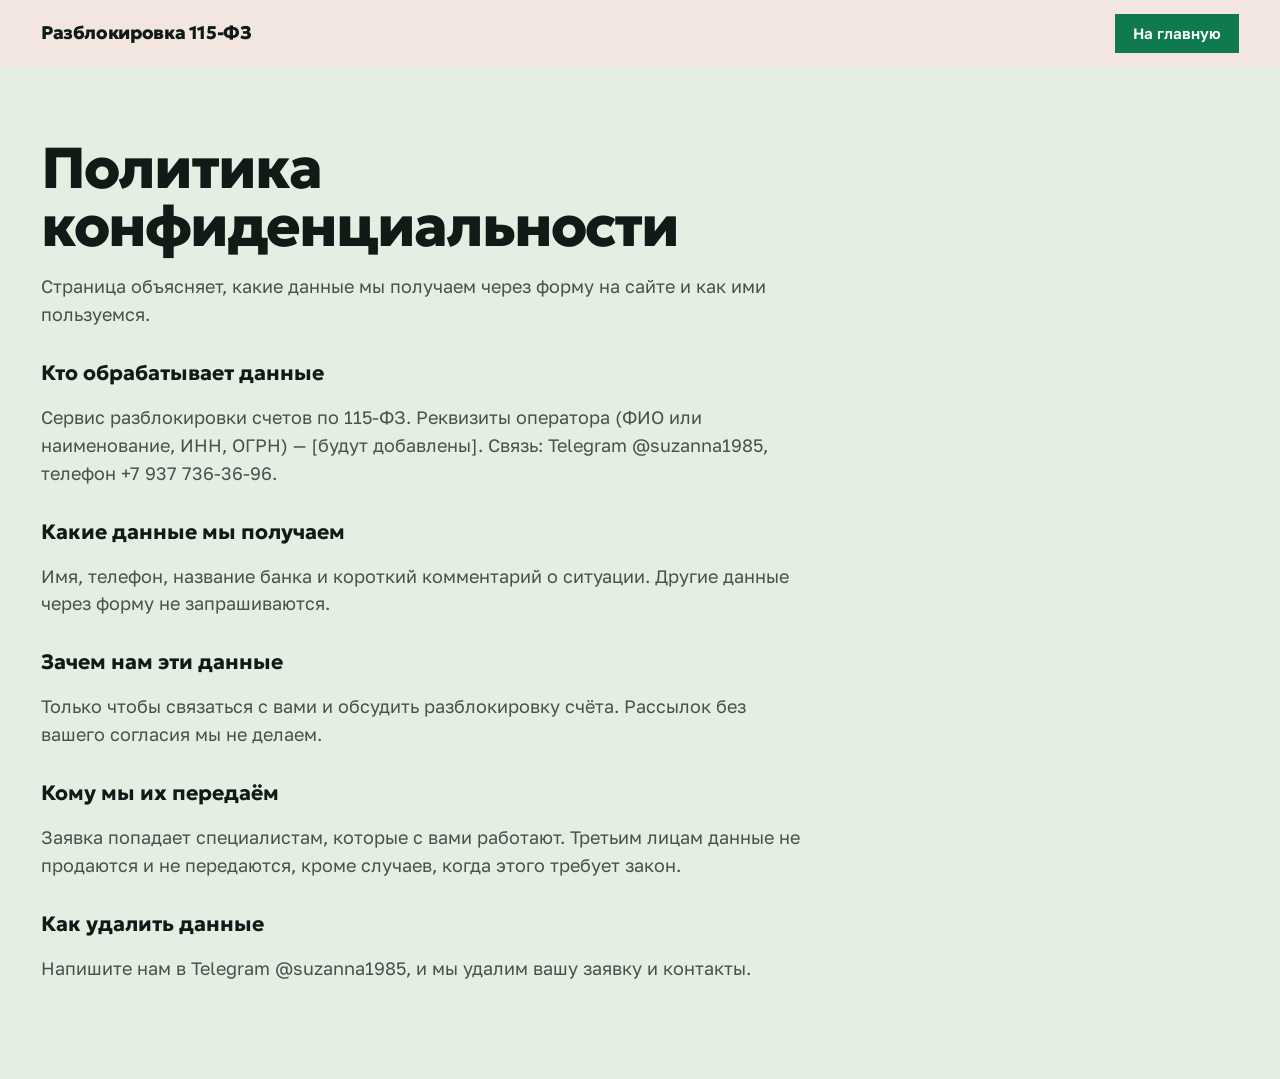
==== privacy.html @ 44e022aa "init: landing for razblokirovka 115-FZ" ====
<!DOCTYPE html>
<html lang="ru">
<head>
<meta charset="UTF-8">
<meta name="viewport" content="width=device-width, initial-scale=1">
<title>Политика конфиденциальности — Разблокировка 115-ФЗ</title>
<meta name="robots" content="noindex">
<link rel="icon" href="favicon.svg" type="image/svg+xml">
<link href="https://fonts.googleapis.com/css2?family=Geologica:wght@700;800&family=Golos+Text:wght@400;500;600&display=swap" rel="stylesheet">
<link rel="stylesheet" href="styles.css">
<style>body{background:#E4EEE3}.doc{max-width:760px;padding:140px 0 96px;display:grid;gap:18px}.doc h1{font:800 clamp(2rem,5vw,3.6rem)/1 var(--f-display);letter-spacing:-.035em}.doc h2{font:700 1.3rem/1.2 var(--f-display);margin-top:14px}.doc p{color:var(--muted)}</style>
</head>
<body>
<header class="header scrolled"><div class="header__inner">
<a class="wordmark" href="index.html">Разблокировка 115-ФЗ</a>
<a class="btn btn--sm" style="margin-left:auto" href="index.html">На главную</a>
</div></header>
<main class="wrap"><div class="doc">
<h1>Политика конфиденциальности</h1>
<p>Страница объясняет, какие данные мы получаем через форму на сайте и как ими пользуемся.</p>
<h2>Кто обрабатывает данные</h2>
<p>Сервис разблокировки счетов по 115-ФЗ. Реквизиты оператора (ФИО или наименование, ИНН, ОГРН) — [будут добавлены]. Связь: Telegram @suzanna1985, телефон +7 937 736-36-96.</p>
<h2>Какие данные мы получаем</h2>
<p>Имя, телефон, название банка и короткий комментарий о ситуации. Другие данные через форму не запрашиваются.</p>
<h2>Зачем нам эти данные</h2>
<p>Только чтобы связаться с вами и обсудить разблокировку счёта. Рассылок без вашего согласия мы не делаем.</p>
<h2>Кому мы их передаём</h2>
<p>Заявка попадает специалистам, которые с вами работают. Третьим лицам данные не продаются и не передаются, кроме случаев, когда этого требует закон.</p>
<h2>Как удалить данные</h2>
<p>Напишите нам в Telegram @suzanna1985, и мы удалим вашу заявку и контакты.</p>
</div></main>
</body></html>
---- styles.css ----
:root{
  --ink:#101A17;
  --muted:#46524C;
  --field:#F3E6E1;           /* меняется скроллом: красноватый → зелёный */
  --surf:rgba(16,26,23,.07);
  --red:#C4163A;
  --green:#0E7A4E;
  --mint:#BFE3C8;
  --f-display:'Geologica',system-ui,sans-serif;
  --f-text:'Golos Text',system-ui,sans-serif;
  --m:clamp(16px,3.2vw,48px);
  --gap:clamp(72px,9vw,140px);
  --ease:cubic-bezier(.2,.7,.1,1);
}
*,*::before,*::after{box-sizing:border-box}
html{scroll-behavior:auto;-webkit-text-size-adjust:100%}
body{margin:0;background:var(--field);color:var(--ink);font:400 18px/1.55 var(--f-text);overflow-x:hidden;-webkit-font-smoothing:antialiased}
img,svg{display:block;max-width:100%}
a{color:inherit}
button{font:inherit;color:inherit}
h1,h2,h3,p,ul,ol{margin:0}
ul,ol{padding:0;list-style:none}
:focus-visible{outline:3px solid var(--green);outline-offset:3px}
::selection{background:var(--green);color:#fff}
.wrap{padding-inline:var(--m);max-width:1680px;margin-inline:auto}

/* ---------- прогресс ---------- */
.progress{position:fixed;inset:0 0 auto 0;height:5px;background:var(--green);transform-origin:0 50%;transform:scaleX(0);z-index:60}

/* ---------- шапка ---------- */
.header{position:fixed;inset:0 0 auto 0;z-index:50;transition:transform .5s var(--ease),background-color .3s}
.header.scrolled{background:var(--field)}
.header.hide{transform:translateY(-100%)}
.header__inner{display:flex;align-items:center;gap:24px;min-width:0;padding:14px var(--m);max-width:1680px;margin-inline:auto}
.wordmark{flex-shrink:0;font:800 1.15rem/1 var(--f-display);letter-spacing:-.02em;text-decoration:none}
.nav{display:flex;gap:clamp(14px,2vw,32px);margin-left:auto}
.nav a{white-space:nowrap;text-decoration:none;font-weight:500;font-size:15px;padding:6px 0;text-underline-offset:6px;text-decoration-thickness:3px}
.nav a:hover{text-decoration-line:underline}
.burger{display:none;border:0;background:var(--ink);color:#fff;padding:10px 16px;font-weight:600;cursor:pointer}

/* ---------- кнопки ---------- */
.btn{position:relative;display:inline-flex;align-items:center;justify-content:center;gap:10px;background:var(--green);color:#fff;text-decoration:none;font:600 1rem/1 var(--f-text);padding:18px 28px;border:0;cursor:pointer;overflow:hidden;isolation:isolate;transition:transform .25s var(--ease)}
.btn::before{content:"";position:absolute;inset:0;background:var(--ink);transform:translateY(101%);transition:transform .45s var(--ease);z-index:-1}
.btn:hover::before,.btn:focus-visible::before{transform:none}
.btn:active{transform:scale(.97)}
.btn--sm{padding:12px 18px;font-size:15px}
.btn--lg{padding:22px 34px;font-size:1.1rem}
.btn--ink{background:var(--ink)}
.btn--ink::before{background:var(--green)}
.btn[disabled]{opacity:.6;pointer-events:none}

/* ---------- типографика ---------- */
.h2{font:800 clamp(2.1rem,5.2vw,5.4rem)/1 var(--f-display);letter-spacing:-.035em;max-width:24ch}
.h3{font:700 clamp(1.3rem,2.2vw,2rem)/1.1 var(--f-display);letter-spacing:-.02em}
.sec{padding-block:var(--gap)}
.sec__lead{font-size:clamp(1.15rem,1.6vw,1.5rem);line-height:1.45;max-width:36em;margin-top:28px}

/* разбивка заголовков по строкам */
.js .split .w{display:inline-block;overflow:hidden;vertical-align:top;padding-bottom:.08em;margin-bottom:-.08em}
.js .split .w>span{display:inline-block;transform:translateY(105%);transition:transform .9s var(--ease);transition-delay:calc(var(--i)*55ms)}
.js .split.in .w>span{transform:none}

/* ---------- HERO ---------- */
.hero{min-height:100svh;display:flex;align-items:flex-end;padding:120px 0 clamp(28px,4vw,56px)}
.hero__grid{width:100%;display:grid;gap:clamp(28px,5vw,72px)}
.hero__title{font:800 clamp(2.4rem,12vw,13rem)/.9 var(--f-display);letter-spacing:-.045em}
.hero__title .ln{display:block;overflow:hidden;padding-bottom:.1em;margin-bottom:-.1em}
.hero__title .ln>span{display:block}
.js .hero__title .ln>span{transform:translateY(110%);transition:transform 1.1s var(--ease);transition-delay:calc(var(--i)*140ms + 150ms)}
.js .hero.is-loaded .hero__title .ln>span{transform:none}
.hero__row{display:grid;grid-template-columns:minmax(0,1fr) minmax(0,1.05fr) auto;gap:clamp(20px,3vw,48px);align-items:end}
.hero__lead{font-size:clamp(1.1rem,1.55vw,1.5rem);line-height:1.4;max-width:24em}
.hero__act{display:flex;flex-direction:column;align-items:flex-start;gap:14px}
.hero__alt{font-weight:600;text-decoration:none;font-size:1.05rem;padding-block:4px;text-decoration:underline;text-decoration-thickness:3px;text-underline-offset:6px}
.hero__alt:hover{text-decoration-line:none}
.js .hero__lead,.js .status,.js .hero__act{opacity:0;transform:translateY(24px);transition:opacity .8s var(--ease),transform .8s var(--ease)}
.js .hero.is-loaded .hero__lead{opacity:1;transform:none;transition-delay:.7s}
.js .hero.is-loaded .status{opacity:1;transform:none;transition-delay:.85s}
.js .hero.is-loaded .hero__act{opacity:1;transform:none;transition-delay:1s}

/* статус счёта: красный слой, поверх — зелёный, открывается скроллом */
.status{--u:0;position:relative;display:block;min-height:clamp(120px,12vw,168px);color:#fff;text-decoration:none;background:var(--red)}
.status__bg{position:absolute;inset:0;background:var(--red)}
.status__bg--open{background:var(--green);clip-path:inset(0 calc((1 - var(--u)) * 100%) 0 0)}
.status__txt{position:absolute;inset:0;display:flex;flex-direction:column;justify-content:space-between;padding:clamp(16px,1.8vw,26px)}
.status__label{font:800 clamp(1.4rem,2.5vw,2.5rem)/1 var(--f-display);letter-spacing:-.03em;max-width:12em}
.status__time{font-size:15px;font-weight:500}
.status__time b{font-variant-numeric:tabular-nums;font-weight:600}

/* ---------- бегущая строка ---------- */
.ticker{background:var(--green);color:#fff;overflow:hidden;padding-block:clamp(14px,2vw,28px);display:grid;gap:clamp(6px,1vw,14px)}
.ticker__row{overflow:hidden;white-space:nowrap}
.ticker__track{display:inline-flex;gap:clamp(28px,4vw,64px);padding-right:clamp(28px,4vw,64px);animation:marq 48s linear infinite;will-change:transform}
.ticker__row--rev .ticker__track{animation-direction:reverse;animation-duration:60s}
.ticker__row--rev{color:var(--mint)}
.ticker span{font:800 clamp(1.8rem,4.6vw,4.8rem)/1.05 var(--f-display);letter-spacing:-.03em}
.ticker span::after{content:"";display:inline-block;width:.32em;height:.32em;margin-left:clamp(28px,4vw,64px);background:currentColor;transform:rotate(45deg) scale(.7);vertical-align:.12em}
@keyframes marq{to{transform:translateX(-50%)}}

/* ---------- причины ---------- */
.ground-list{margin-top:clamp(48px,6vw,96px);display:grid;gap:8px}
.ground{background:transparent;transition:background-color .5s var(--ease)}
.ground__head{all:unset;box-sizing:border-box;display:flex;width:100%;align-items:center;justify-content:space-between;gap:24px;padding:clamp(18px,2.4vw,34px) clamp(0px,1.4vw,24px);cursor:pointer;color:var(--muted);transition:color .4s,padding .5s var(--ease)}
.ground__name{font:800 clamp(1.5rem,3.4vw,3.4rem)/1.02 var(--f-display);letter-spacing:-.035em}
.ground__plus{position:relative;flex:0 0 auto;width:clamp(28px,3vw,44px);height:clamp(28px,3vw,44px);background:var(--ink);transition:transform .5s var(--ease),background-color .3s}
.ground__plus::before,.ground__plus::after{content:"";position:absolute;left:25%;right:25%;top:calc(50% - 2px);height:4px;background:var(--field)}
.ground__plus::after{transform:rotate(90deg);transition:transform .5s var(--ease)}
.ground__body{display:grid;grid-template-rows:1fr;transition:grid-template-rows .6s var(--ease)}
.js .ground__body{grid-template-rows:0fr}
.ground__body>div{overflow:hidden;display:grid;grid-template-columns:1fr 1fr;gap:clamp(16px,3vw,56px);padding-inline:clamp(0px,1.4vw,24px)}
.ground__body p{max-width:30em;padding-bottom:clamp(20px,2.6vw,36px);font-size:clamp(1.02rem,1.25vw,1.2rem)}
.ground.is-open{background:var(--surf)}
.ground.is-open .ground__head{color:var(--ink)}
.ground.is-open .ground__body{grid-template-rows:1fr}
.ground.is-open .ground__plus{background:var(--green)}
.ground.is-open .ground__plus::after{transform:rotate(0)}
.ground__head:hover{color:var(--ink)}
.note{margin-top:32px;max-width:40em;color:var(--muted)}

/* ---------- калькулятор ---------- */
.cost{background:var(--surf)}
.cost__grid{display:grid;grid-template-columns:minmax(0,1.1fr) minmax(0,1fr);gap:clamp(32px,6vw,120px);align-items:start}
.calc{margin-top:48px;display:grid;gap:36px}
.calc__field{display:grid;grid-template-columns:1fr auto;gap:10px 16px;align-items:baseline}
.calc__q{font-weight:600}
.calc__val{font:800 clamp(1.4rem,2vw,2rem)/1 var(--f-display);letter-spacing:-.02em;font-variant-numeric:tabular-nums}
.rng{position:relative;grid-column:1/-1;display:block;height:44px}
.rng::before,.rng i{content:"";position:absolute;left:0;right:0;top:16px;height:12px;background:rgba(16,26,23,.18)}
.rng i{background:var(--green);transform-origin:0 50%;transform:scaleX(var(--p,.2));z-index:1}
input[type=range]{-webkit-appearance:none;appearance:none;position:relative;z-index:2;width:100%;height:44px;background:transparent;cursor:pointer;margin:0}
input[type=range]::-webkit-slider-runnable-track{height:44px;background:transparent}
input[type=range]::-moz-range-track{height:44px;background:transparent}
input[type=range]::-webkit-slider-thumb{-webkit-appearance:none;width:30px;height:44px;background:var(--ink);border:0;border-radius:0;transition:transform .2s var(--ease)}
input[type=range]::-moz-range-thumb{width:30px;height:44px;background:var(--ink);border:0;border-radius:0}
input[type=range]:active::-webkit-slider-thumb{transform:scaleX(1.3)}
.cost__out{position:sticky;top:96px;background:var(--red);color:#fff;padding:clamp(24px,3.4vw,56px);display:grid;gap:18px;transition:background-color .6s var(--ease)}
.cost__label{font-weight:600;font-size:1.1rem}
.cost__num{font:800 clamp(2.6rem,6.4vw,6.4rem)/.95 var(--f-display);letter-spacing:-.05em;font-variant-numeric:tabular-nums;overflow-wrap:anywhere}
.cost__num small{font-size:.5em;letter-spacing:0}
.cost__cmp{font-size:1.2rem;line-height:1.35;max-width:22em}
.cost__out .btn{justify-self:start;background:#fff;color:var(--ink)}
.cost__out .btn::before{background:var(--ink)}
.cost__out .btn:hover{color:#fff}

/* ---------- сами / с нами ---------- */
.versus__cols{margin-top:clamp(40px,5vw,80px);display:grid;grid-template-columns:1fr 1fr;gap:clamp(8px,1.2vw,16px)}
.versus__col{padding:clamp(24px,3.4vw,56px);display:grid;gap:28px;align-content:start}
.versus__col ul{display:grid;gap:20px;font-size:clamp(1.05rem,1.3vw,1.25rem)}
.versus__col--self{background:var(--surf)}
.versus__col--us{background:var(--ink);color:#fff}
.versus__col--us .h3{color:var(--mint)}
.versus__col li{padding-left:28px;position:relative}
.versus__col li::before{content:"";position:absolute;left:0;top:.55em;width:12px;height:12px;background:currentColor;transform:rotate(45deg) scale(.8)}
.versus__col--self li::before{background:var(--red)}
.versus__col--us li::before{background:var(--mint)}

/* ---------- процесс ---------- */
.process__grid{display:grid;grid-template-columns:minmax(0,.9fr) minmax(0,1.2fr);gap:clamp(32px,6vw,120px)}
.process__side{position:sticky;top:110px;align-self:start;display:grid;gap:40px}
.process__bar{width:min(100%,360px);height:18px;background:rgba(16,26,23,.14)}
.process__bar span{display:block;height:100%;background:var(--green);transform-origin:0 50%;transform:scaleX(0)}
.steps{display:grid;gap:clamp(56px,8vw,128px)}
.step{display:grid;gap:14px;max-width:30em;transition:opacity .5s,transform .8s var(--ease)}
.js .step{opacity:.28;transform:translateX(-16px)}
.js .step.is-on{opacity:1;transform:none}
.step p{font-size:clamp(1.1rem,1.4vw,1.35rem)}
.step .h3{font-size:clamp(1.5rem,3.4vw,3.4rem);line-height:1}

/* ---------- цена ---------- */
.price{background:var(--mint)}
.price__grid{display:grid;grid-template-columns:minmax(0,1.3fr) minmax(0,1fr);gap:clamp(32px,6vw,120px);align-items:end}
.price__main{display:grid;gap:clamp(20px,3vw,40px);justify-items:start}
.price__num{font:800 clamp(4.4rem,16vw,17rem)/.85 var(--f-display);letter-spacing:-.06em;font-variant-numeric:tabular-nums;white-space:nowrap}
.price__num small{font-size:.28em;letter-spacing:-.02em;font-weight:700}
.price__sub{max-width:28em;font-size:1.15rem}
.price__side{display:grid;gap:20px;align-content:end}
.tick{display:grid;gap:12px}
.tick li{position:relative;padding-left:34px}
.tick li::before{content:"";position:absolute;left:4px;top:.35em;width:9px;height:16px;border:solid var(--green);border-width:0 4px 4px 0;transform:rotate(40deg)}
.price__disc{margin-top:16px}

/* ---------- для кого ---------- */
.who__grid{display:grid;grid-template-columns:minmax(0,1.2fr) minmax(0,1fr);gap:clamp(32px,6vw,120px);align-items:end}
.who__grid .h2{max-width:12ch}

/* ---------- FAQ ---------- */
.faq__head{display:grid;grid-template-columns:minmax(0,1.2fr) minmax(0,1fr);gap:clamp(24px,6vw,120px);align-items:end}
.faq__ask{display:grid;gap:24px;justify-items:start}
.faq__ask .sec__lead{margin-top:0}
.pic{margin:0;display:grid;gap:10px}
.pic img{width:100%;height:100%;object-fit:cover}
.pic figcaption{font-size:15px;color:var(--muted);max-width:30em}
.pic--tall img{aspect-ratio:4/5;height:auto}
.process__side .pic{max-width:420px}
.who__pics{margin-top:clamp(40px,5vw,80px);display:grid;grid-template-columns:1fr 1fr;gap:clamp(8px,1.2vw,16px)}
.who__pics .pic img{aspect-ratio:4/3;height:auto}
.credits{margin-top:20px;font-size:14px;color:var(--muted)}
.faq__list{margin-top:clamp(40px,5vw,80px);display:grid;gap:8px}
.qa{background:var(--surf);transition:background-color .4s}
.qa[open]{background:var(--ink);color:#fff}
.qa summary{list-style:none;display:flex;justify-content:space-between;align-items:center;gap:24px;padding:clamp(20px,2.4vw,32px) clamp(18px,2.4vw,36px);cursor:pointer;font:700 clamp(1.15rem,2.1vw,2.1rem)/1.1 var(--f-display);letter-spacing:-.025em}
.qa summary::-webkit-details-marker{display:none}
.qa i{position:relative;flex:0 0 auto;width:32px;height:32px}
.qa i::before,.qa i::after{content:"";position:absolute;left:4px;right:4px;top:calc(50% - 2px);height:4px;background:currentColor;transition:transform .45s var(--ease)}
.qa i::after{transform:rotate(90deg)}
.qa[open] i::after{transform:rotate(0)}
.qa__a{display:grid;grid-template-rows:1fr}
.qa__a>div{overflow:hidden}
.qa__a p{padding:0 clamp(18px,2.4vw,36px) clamp(22px,2.6vw,36px);max-width:42em;font-size:1.1rem}
.qa[open] .qa__a p{animation:fadeUp .6s var(--ease) both}
@keyframes fadeUp{from{opacity:0;transform:translateY(12px)}to{opacity:1;transform:none}}

/* ---------- контакт ---------- */
.contact{background:var(--green);color:#fff}
.contact__grid{display:grid;grid-template-columns:minmax(0,1fr) minmax(0,.9fr);gap:clamp(32px,6vw,120px);align-items:start}
.contacts{margin-top:clamp(32px,4vw,56px);display:grid;gap:14px;font-size:1.2rem}
.contacts li{display:flex;gap:18px;align-items:baseline;flex-wrap:wrap}
.contacts span{min-width:7.5em;color:var(--mint);font-weight:500}
.contacts a,.contacts b{font:700 clamp(1.3rem,2vw,1.8rem)/1.1 var(--f-display);letter-spacing:-.02em;text-decoration:none}
.contacts a:hover{text-decoration:underline;text-underline-offset:6px;text-decoration-thickness:3px}
.form{background:#fff;color:var(--ink);padding:clamp(22px,3vw,48px);display:grid;gap:20px}
.fld{display:grid;gap:8px}
.fld span{font-weight:600;font-size:15px}
.fld input,.fld textarea{font:inherit;color:inherit;width:100%;padding:16px 16px;background:#EEF2EC;border:2px solid transparent;border-radius:0;transition:border-color .25s,background-color .25s}
.fld input:focus,.fld textarea:focus{outline:none;border-color:var(--green);background:#fff}
.fld.err input{border-color:var(--red)}
.fld textarea{resize:vertical;min-height:110px}
.agree{display:flex;gap:12px;align-items:flex-start;font-size:15px;color:var(--muted)}
.agree input{width:22px;height:22px;margin:2px 0 0;accent-color:var(--green);flex:0 0 auto}
.form .btn{width:100%}
.form__msg{min-height:1.4em;font-weight:600;font-size:15px}
.form__msg.ok{color:var(--green)}
.form__msg.bad{color:var(--red)}

/* ---------- подвал ---------- */
.footer{padding:clamp(48px,6vw,96px) 0 28px;overflow:hidden}
.footer__big{font:800 clamp(5rem,28vw,30rem)/.8 var(--f-display);letter-spacing:-.07em;margin-left:-.04em;white-space:nowrap;padding-bottom:.05em}
.js .footer__big{transform:translateY(40%);opacity:0;transition:transform 1.2s var(--ease),opacity 1.2s}
.js .footer__big.in{transform:none;opacity:1}
.footer__row{display:flex;justify-content:space-between;gap:32px;flex-wrap:wrap;margin-top:clamp(24px,3vw,48px);color:var(--muted);font-size:15px}
.footer__row p{max-width:34em}
.footer__row a{color:var(--ink)}

.fab{position:fixed;right:16px;bottom:16px;z-index:40;background:var(--ink);color:#fff;text-decoration:none;font-weight:600;padding:14px 18px;transform:translateY(120px);transition:transform .5s var(--ease)}
.fab.on{transform:none}

/* ---------- появление ---------- */
.js .rv{opacity:0;transform:translateY(28px);transition:opacity .9s var(--ease),transform .9s var(--ease);transition-delay:calc(var(--i,0)*80ms)}
.js .rv.in{opacity:1;transform:none}

/* ---------- адаптив ---------- */
@media (max-width:1180px){.nav{gap:16px}.nav a{font-size:14px}}
@media (max-width:1100px){
  .nav{position:fixed;inset:0 0 auto 0;top:0;flex-direction:column;gap:0;padding:84px var(--m) 32px;background:var(--field);transform:translateY(-110%);transition:transform .6s var(--ease);margin:0}
  .nav.is-open{transform:none}
  .nav a{font:800 2rem/1.2 var(--f-display);padding:12px 0;letter-spacing:-.03em}
  .burger{display:block;margin-left:auto;position:relative;z-index:2}
  .header__cta{display:none}
}
@media (max-width:900px){
  .hero__row{grid-template-columns:1fr}
  .hero{align-items:flex-start;padding-top:110px;min-height:0;padding-bottom:64px}
  .cost__grid,.process__grid,.price__grid,.who__grid,.contact__grid{grid-template-columns:1fr}
  .cost__out,.process__side{position:static}
  .versus__cols,.who__pics,.faq__head{grid-template-columns:1fr}
  .ground__body>div{grid-template-columns:1fr;gap:0}
  .price__num{font-size:clamp(4rem,22vw,9rem)}
}
@media (max-width:560px){
  body{font-size:17px}
  .hero__act .btn{width:100%}
  .footer__row{flex-direction:column}
}
@media (max-width:380px){.wordmark{font-size:1rem}}

/* ---------- без анимации ---------- */
@media (prefers-reduced-motion:reduce){
  *{animation-duration:.001s!important;animation-iteration-count:1!important;transition-duration:.001s!important}
  .ticker__track{animation:none}
}

.cost .h2,.process .h2{font-size:clamp(2rem,4.2vw,4.4rem)}
.pic--band{margin-top:clamp(40px,5vw,80px)}
.pic--band img{aspect-ratio:21/8;height:auto}
@media (max-width:900px){.pic--band img{aspect-ratio:4/3}}
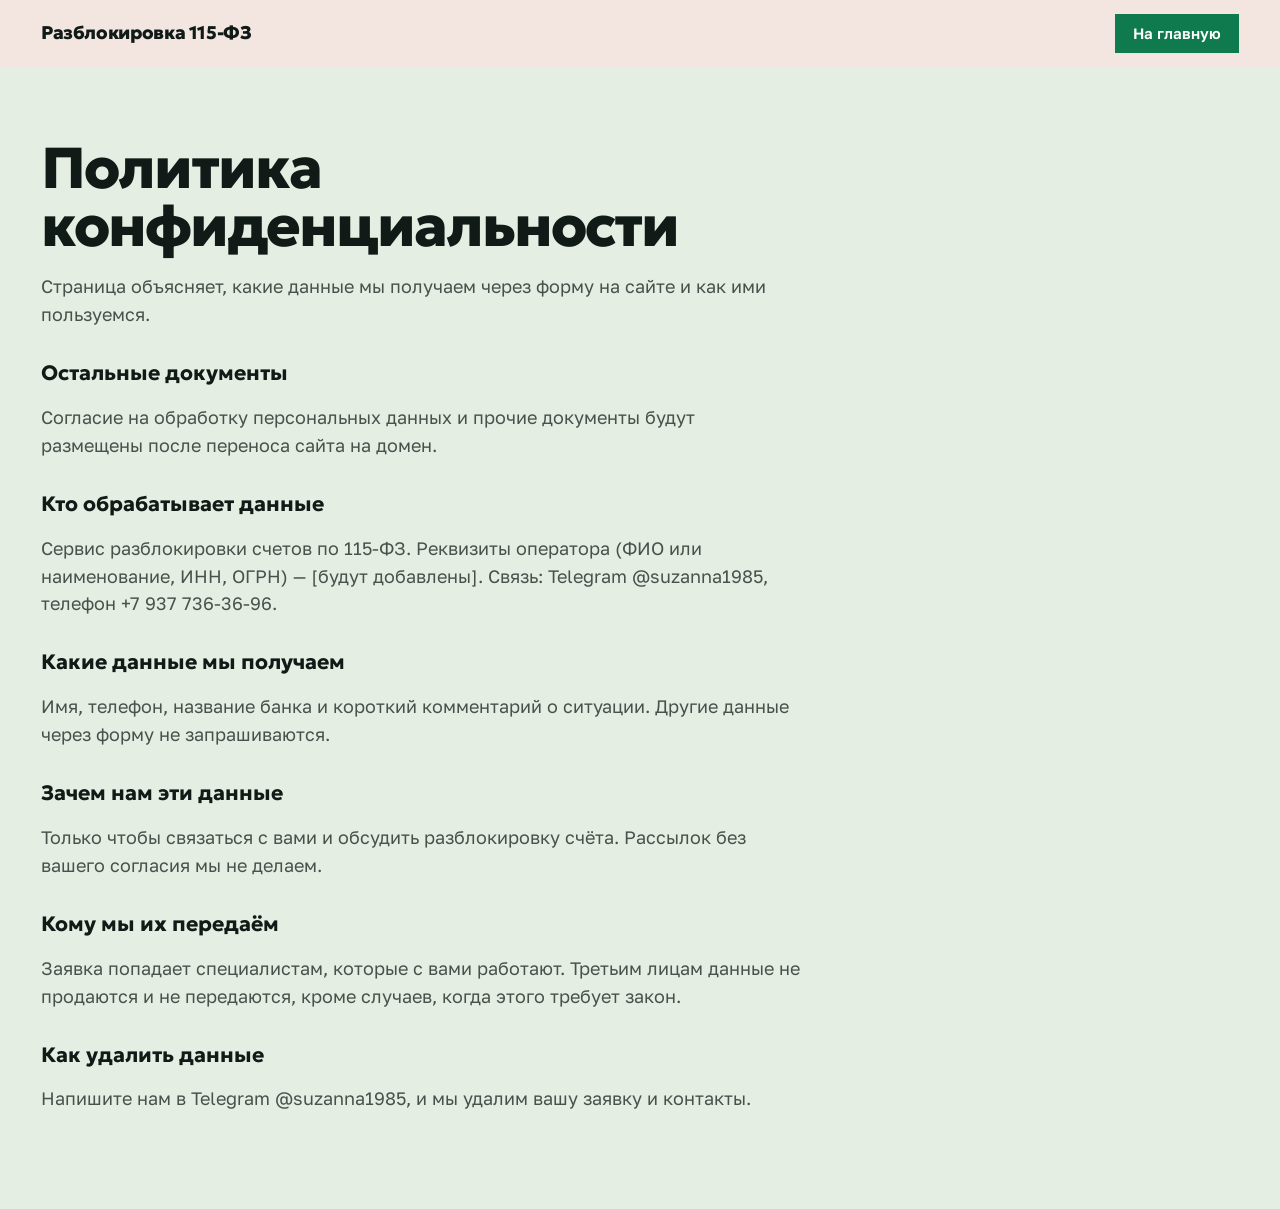
==== commit 7b438b67: "правки клиента: только ИП и ООО, причины блокировок, документы" ====
--- a/privacy.html
+++ b/privacy.html
@@ -18,6 +18,8 @@
 <main class="wrap"><div class="doc">
 <h1>Политика конфиденциальности</h1>
 <p>Страница объясняет, какие данные мы получаем через форму на сайте и как ими пользуемся.</p>
+<h2>Остальные документы</h2>
+<p>Согласие на обработку персональных данных и прочие документы будут размещены после переноса сайта на домен.</p>
 <h2>Кто обрабатывает данные</h2>
 <p>Сервис разблокировки счетов по 115-ФЗ. Реквизиты оператора (ФИО или наименование, ИНН, ОГРН) — [будут добавлены]. Связь: Telegram @suzanna1985, телефон +7 937 736-36-96.</p>
 <h2>Какие данные мы получаем</h2>
--- a/styles.css
+++ b/styles.css
@@ -283,3 +283,8 @@
 .pic--band{margin-top:clamp(40px,5vw,80px)}
 .pic--band img{aspect-ratio:21/8;height:auto}
 @media (max-width:900px){.pic--band img{aspect-ratio:4/3}}
+
+.hero__only{grid-column:1/-1;font:800 clamp(1.5rem,3.4vw,3.4rem)/1.05 var(--f-display);letter-spacing:-.035em;max-width:24ch}
+.hero__row{grid-template-areas:"only only only" "lead status act"}
+.hero__only{grid-area:only}.hero__lead{grid-area:lead}.status{grid-area:status}.hero__act{grid-area:act}
+@media (max-width:900px){.hero__row{grid-template-areas:"only" "lead" "status" "act"}}
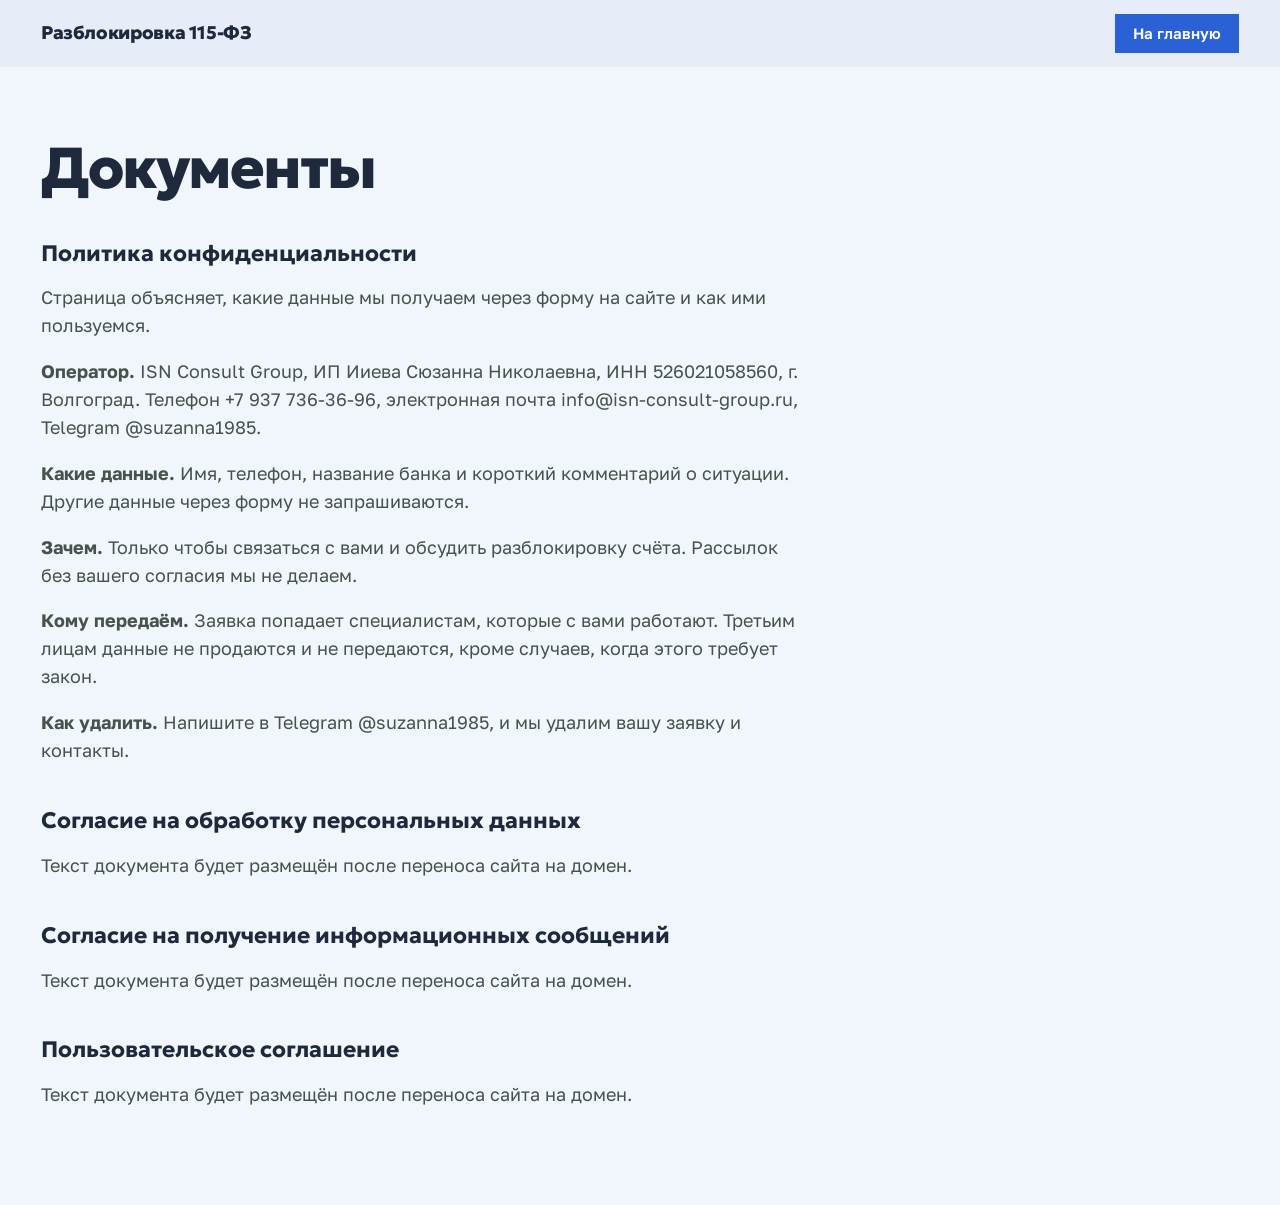
==== commit 0e7022b6: "цвета сайта клиента, 4 согласия перед формой и Telegram, документы" ====
--- a/privacy.html
+++ b/privacy.html
@@ -3,12 +3,12 @@
 <head>
 <meta charset="UTF-8">
 <meta name="viewport" content="width=device-width, initial-scale=1">
-<title>Политика конфиденциальности — Разблокировка 115-ФЗ</title>
+<title>Документы — Разблокировка 115-ФЗ</title>
 <meta name="robots" content="noindex">
 <link rel="icon" href="favicon.svg" type="image/svg+xml">
 <link href="https://fonts.googleapis.com/css2?family=Geologica:wght@700;800&family=Golos+Text:wght@400;500;600&display=swap" rel="stylesheet">
 <link rel="stylesheet" href="styles.css">
-<style>body{background:#E4EEE3}.doc{max-width:760px;padding:140px 0 96px;display:grid;gap:18px}.doc h1{font:800 clamp(2rem,5vw,3.6rem)/1 var(--f-display);letter-spacing:-.035em}.doc h2{font:700 1.3rem/1.2 var(--f-display);margin-top:14px}.doc p{color:var(--muted)}</style>
+<style>body{background:#F1F5FC}.doc{max-width:760px;padding:140px 0 96px;display:grid;gap:18px}.doc h1{font:800 clamp(2rem,5vw,3.6rem)/1 var(--f-display);letter-spacing:-.035em}.doc h2{font:700 1.4rem/1.2 var(--f-display);margin-top:24px;scroll-margin-top:90px}.doc p{color:var(--muted)}</style>
 </head>
 <body>
 <header class="header scrolled"><div class="header__inner">
@@ -16,19 +16,20 @@
 <a class="btn btn--sm" style="margin-left:auto" href="index.html">На главную</a>
 </div></header>
 <main class="wrap"><div class="doc">
-<h1>Политика конфиденциальности</h1>
+<h1>Документы</h1>
+<h2 id="policy">Политика конфиденциальности</h2>
 <p>Страница объясняет, какие данные мы получаем через форму на сайте и как ими пользуемся.</p>
-<h2>Остальные документы</h2>
-<p>Согласие на обработку персональных данных и прочие документы будут размещены после переноса сайта на домен.</p>
-<h2>Кто обрабатывает данные</h2>
-<p>Сервис разблокировки счетов по 115-ФЗ. Реквизиты оператора (ФИО или наименование, ИНН, ОГРН) — [будут добавлены]. Связь: Telegram @suzanna1985, телефон +7 937 736-36-96.</p>
-<h2>Какие данные мы получаем</h2>
-<p>Имя, телефон, название банка и короткий комментарий о ситуации. Другие данные через форму не запрашиваются.</p>
-<h2>Зачем нам эти данные</h2>
-<p>Только чтобы связаться с вами и обсудить разблокировку счёта. Рассылок без вашего согласия мы не делаем.</p>
-<h2>Кому мы их передаём</h2>
-<p>Заявка попадает специалистам, которые с вами работают. Третьим лицам данные не продаются и не передаются, кроме случаев, когда этого требует закон.</p>
-<h2>Как удалить данные</h2>
-<p>Напишите нам в Telegram @suzanna1985, и мы удалим вашу заявку и контакты.</p>
+<p><b>Оператор.</b> ISN Consult Group, ИП Ииева Сюзанна Николаевна, ИНН 526021058560, г. Волгоград. Телефон +7 937 736-36-96, электронная почта info@isn-consult-group.ru, Telegram @suzanna1985.</p>
+<p><b>Какие данные.</b> Имя, телефон, название банка и короткий комментарий о ситуации. Другие данные через форму не запрашиваются.</p>
+<p><b>Зачем.</b> Только чтобы связаться с вами и обсудить разблокировку счёта. Рассылок без вашего согласия мы не делаем.</p>
+<p><b>Кому передаём.</b> Заявка попадает специалистам, которые с вами работают. Третьим лицам данные не продаются и не передаются, кроме случаев, когда этого требует закон.</p>
+<p><b>Как удалить.</b> Напишите в Telegram @suzanna1985, и мы удалим вашу заявку и контакты.</p>
+<h2 id="consent">Согласие на обработку персональных данных</h2>
+<p>Текст документа будет размещён после переноса сайта на домен.</p>
+<h2 id="messages">Согласие на получение информационных сообщений</h2>
+<p>Текст документа будет размещён после переноса сайта на домен.</p>
+<h2 id="terms">Пользовательское соглашение</h2>
+<p>Текст документа будет размещён после переноса сайта на домен.</p>
+
 </div></main>
 </body></html>
--- a/styles.css
+++ b/styles.css
@@ -1,11 +1,13 @@
 :root{
-  --ink:#101A17;
+  --ink:#1E293B;
   --muted:#46524C;
-  --field:#F3E6E1;           /* меняется скроллом: красноватый → зелёный */
+  --field:#E6ECF8;           /* меняется скроллом: красноватый → зелёный */
   --surf:rgba(16,26,23,.07);
-  --red:#C4163A;
-  --green:#0E7A4E;
-  --mint:#BFE3C8;
+  --red:#1E3A8A;
+  --err:#C4163A;
+  --ok:#0B8A5F;
+  --blue:#2A62D6;
+  --mint:#D3E2FF;
   --f-display:'Geologica',system-ui,sans-serif;
   --f-text:'Golos Text',system-ui,sans-serif;
   --m:clamp(16px,3.2vw,48px);
@@ -20,12 +22,12 @@
 button{font:inherit;color:inherit}
 h1,h2,h3,p,ul,ol{margin:0}
 ul,ol{padding:0;list-style:none}
-:focus-visible{outline:3px solid var(--green);outline-offset:3px}
-::selection{background:var(--green);color:#fff}
+:focus-visible{outline:3px solid var(--blue);outline-offset:3px}
+::selection{background:var(--blue);color:#fff}
 .wrap{padding-inline:var(--m);max-width:1680px;margin-inline:auto}
 
 /* ---------- прогресс ---------- */
-.progress{position:fixed;inset:0 0 auto 0;height:5px;background:var(--green);transform-origin:0 50%;transform:scaleX(0);z-index:60}
+.progress{position:fixed;inset:0 0 auto 0;height:5px;background:var(--blue);transform-origin:0 50%;transform:scaleX(0);z-index:60}
 
 /* ---------- шапка ---------- */
 .header{position:fixed;inset:0 0 auto 0;z-index:50;transition:transform .5s var(--ease),background-color .3s}
@@ -39,14 +41,14 @@
 .burger{display:none;border:0;background:var(--ink);color:#fff;padding:10px 16px;font-weight:600;cursor:pointer}
 
 /* ---------- кнопки ---------- */
-.btn{position:relative;display:inline-flex;align-items:center;justify-content:center;gap:10px;background:var(--green);color:#fff;text-decoration:none;font:600 1rem/1 var(--f-text);padding:18px 28px;border:0;cursor:pointer;overflow:hidden;isolation:isolate;transition:transform .25s var(--ease)}
+.btn{position:relative;display:inline-flex;align-items:center;justify-content:center;gap:10px;background:var(--blue);color:#fff;text-decoration:none;font:600 1rem/1 var(--f-text);padding:18px 28px;border:0;cursor:pointer;overflow:hidden;isolation:isolate;transition:transform .25s var(--ease)}
 .btn::before{content:"";position:absolute;inset:0;background:var(--ink);transform:translateY(101%);transition:transform .45s var(--ease);z-index:-1}
 .btn:hover::before,.btn:focus-visible::before{transform:none}
 .btn:active{transform:scale(.97)}
 .btn--sm{padding:12px 18px;font-size:15px}
 .btn--lg{padding:22px 34px;font-size:1.1rem}
 .btn--ink{background:var(--ink)}
-.btn--ink::before{background:var(--green)}
+.btn--ink::before{background:var(--blue)}
 .btn[disabled]{opacity:.6;pointer-events:none}
 
 /* ---------- типографика ---------- */
@@ -81,14 +83,14 @@
 /* статус счёта: красный слой, поверх — зелёный, открывается скроллом */
 .status{--u:0;position:relative;display:block;min-height:clamp(120px,12vw,168px);color:#fff;text-decoration:none;background:var(--red)}
 .status__bg{position:absolute;inset:0;background:var(--red)}
-.status__bg--open{background:var(--green);clip-path:inset(0 calc((1 - var(--u)) * 100%) 0 0)}
+.status__bg--open{background:var(--ok);clip-path:inset(0 calc((1 - var(--u)) * 100%) 0 0)}
 .status__txt{position:absolute;inset:0;display:flex;flex-direction:column;justify-content:space-between;padding:clamp(16px,1.8vw,26px)}
 .status__label{font:800 clamp(1.4rem,2.5vw,2.5rem)/1 var(--f-display);letter-spacing:-.03em;max-width:12em}
 .status__time{font-size:15px;font-weight:500}
 .status__time b{font-variant-numeric:tabular-nums;font-weight:600}
 
 /* ---------- бегущая строка ---------- */
-.ticker{background:var(--green);color:#fff;overflow:hidden;padding-block:clamp(14px,2vw,28px);display:grid;gap:clamp(6px,1vw,14px)}
+.ticker{background:var(--blue);color:#fff;overflow:hidden;padding-block:clamp(14px,2vw,28px);display:grid;gap:clamp(6px,1vw,14px)}
 .ticker__row{overflow:hidden;white-space:nowrap}
 .ticker__track{display:inline-flex;gap:clamp(28px,4vw,64px);padding-right:clamp(28px,4vw,64px);animation:marq 48s linear infinite;will-change:transform}
 .ticker__row--rev .ticker__track{animation-direction:reverse;animation-duration:60s}
@@ -112,7 +114,7 @@
 .ground.is-open{background:var(--surf)}
 .ground.is-open .ground__head{color:var(--ink)}
 .ground.is-open .ground__body{grid-template-rows:1fr}
-.ground.is-open .ground__plus{background:var(--green)}
+.ground.is-open .ground__plus{background:var(--blue)}
 .ground.is-open .ground__plus::after{transform:rotate(0)}
 .ground__head:hover{color:var(--ink)}
 .note{margin-top:32px;max-width:40em;color:var(--muted)}
@@ -126,7 +128,7 @@
 .calc__val{font:800 clamp(1.4rem,2vw,2rem)/1 var(--f-display);letter-spacing:-.02em;font-variant-numeric:tabular-nums}
 .rng{position:relative;grid-column:1/-1;display:block;height:44px}
 .rng::before,.rng i{content:"";position:absolute;left:0;right:0;top:16px;height:12px;background:rgba(16,26,23,.18)}
-.rng i{background:var(--green);transform-origin:0 50%;transform:scaleX(var(--p,.2));z-index:1}
+.rng i{background:var(--blue);transform-origin:0 50%;transform:scaleX(var(--p,.2));z-index:1}
 input[type=range]{-webkit-appearance:none;appearance:none;position:relative;z-index:2;width:100%;height:44px;background:transparent;cursor:pointer;margin:0}
 input[type=range]::-webkit-slider-runnable-track{height:44px;background:transparent}
 input[type=range]::-moz-range-track{height:44px;background:transparent}
@@ -158,7 +160,7 @@
 .process__grid{display:grid;grid-template-columns:minmax(0,.9fr) minmax(0,1.2fr);gap:clamp(32px,6vw,120px)}
 .process__side{position:sticky;top:110px;align-self:start;display:grid;gap:40px}
 .process__bar{width:min(100%,360px);height:18px;background:rgba(16,26,23,.14)}
-.process__bar span{display:block;height:100%;background:var(--green);transform-origin:0 50%;transform:scaleX(0)}
+.process__bar span{display:block;height:100%;background:var(--blue);transform-origin:0 50%;transform:scaleX(0)}
 .steps{display:grid;gap:clamp(56px,8vw,128px)}
 .step{display:grid;gap:14px;max-width:30em;transition:opacity .5s,transform .8s var(--ease)}
 .js .step{opacity:.28;transform:translateX(-16px)}
@@ -176,7 +178,7 @@
 .price__side{display:grid;gap:20px;align-content:end}
 .tick{display:grid;gap:12px}
 .tick li{position:relative;padding-left:34px}
-.tick li::before{content:"";position:absolute;left:4px;top:.35em;width:9px;height:16px;border:solid var(--green);border-width:0 4px 4px 0;transform:rotate(40deg)}
+.tick li::before{content:"";position:absolute;left:4px;top:.35em;width:9px;height:16px;border:solid var(--blue);border-width:0 4px 4px 0;transform:rotate(40deg)}
 .price__disc{margin-top:16px}
 
 /* ---------- для кого ---------- */
@@ -211,7 +213,7 @@
 @keyframes fadeUp{from{opacity:0;transform:translateY(12px)}to{opacity:1;transform:none}}
 
 /* ---------- контакт ---------- */
-.contact{background:var(--green);color:#fff}
+.contact{background:var(--red);color:#fff}
 .contact__grid{display:grid;grid-template-columns:minmax(0,1fr) minmax(0,.9fr);gap:clamp(32px,6vw,120px);align-items:start}
 .contacts{margin-top:clamp(32px,4vw,56px);display:grid;gap:14px;font-size:1.2rem}
 .contacts li{display:flex;gap:18px;align-items:baseline;flex-wrap:wrap}
@@ -222,15 +224,15 @@
 .fld{display:grid;gap:8px}
 .fld span{font-weight:600;font-size:15px}
 .fld input,.fld textarea{font:inherit;color:inherit;width:100%;padding:16px 16px;background:#EEF2EC;border:2px solid transparent;border-radius:0;transition:border-color .25s,background-color .25s}
-.fld input:focus,.fld textarea:focus{outline:none;border-color:var(--green);background:#fff}
-.fld.err input{border-color:var(--red)}
+.fld input:focus,.fld textarea:focus{outline:none;border-color:var(--blue);background:#fff}
+.fld.err input{border-color:var(--err)}
 .fld textarea{resize:vertical;min-height:110px}
 .agree{display:flex;gap:12px;align-items:flex-start;font-size:15px;color:var(--muted)}
-.agree input{width:22px;height:22px;margin:2px 0 0;accent-color:var(--green);flex:0 0 auto}
+.agree input{width:22px;height:22px;margin:2px 0 0;accent-color:var(--blue);flex:0 0 auto}
 .form .btn{width:100%}
 .form__msg{min-height:1.4em;font-weight:600;font-size:15px}
-.form__msg.ok{color:var(--green)}
-.form__msg.bad{color:var(--red)}
+.form__msg.ok{color:var(--blue)}
+.form__msg.bad{color:var(--err)}
 
 /* ---------- подвал ---------- */
 .footer{padding:clamp(48px,6vw,96px) 0 28px;overflow:hidden}
@@ -288,3 +290,20 @@
 .hero__row{grid-template-areas:"only only only" "lead status act"}
 .hero__only{grid-area:only}.hero__lead{grid-area:lead}.status{grid-area:status}.hero__act{grid-area:act}
 @media (max-width:900px){.hero__row{grid-template-areas:"only" "lead" "status" "act"}}
+.hero__only{font-size:clamp(1.4rem,2.6vw,2.6rem);max-width:none}
+.js .footer__big{transform:none;opacity:1;transition:none}
+
+/* согласия и модалка */
+.docs{border:0;margin:0;padding:0;display:grid;gap:12px}
+.docs legend{font-weight:600;font-size:15px;margin-bottom:10px;padding:0}
+.doc-chk{display:flex;gap:12px;align-items:flex-start;font-size:15px;color:var(--muted);cursor:pointer}
+.doc-chk input{width:22px;height:22px;margin:1px 0 0;accent-color:var(--blue);flex:0 0 auto}
+.doc-chk a{color:var(--ink)}
+.gate{border:0;padding:clamp(24px,3vw,44px);max-width:min(560px,calc(100vw - 32px));width:100%;background:#fff;color:var(--ink)}
+.gate::backdrop{background:rgba(30,41,59,.6)}
+.gate__h{font:800 clamp(1.5rem,3vw,2.1rem)/1.05 var(--f-display);letter-spacing:-.03em;margin-bottom:12px}
+.gate__t{color:var(--muted);margin-bottom:22px;font-size:16px}
+.gate__act{display:flex;gap:12px;margin-top:24px;flex-wrap:wrap}
+.gate__x{background:#E6ECF8;color:var(--ink)}
+.gate__x::before{background:var(--ink)}
+.gate__x:hover{color:#fff}
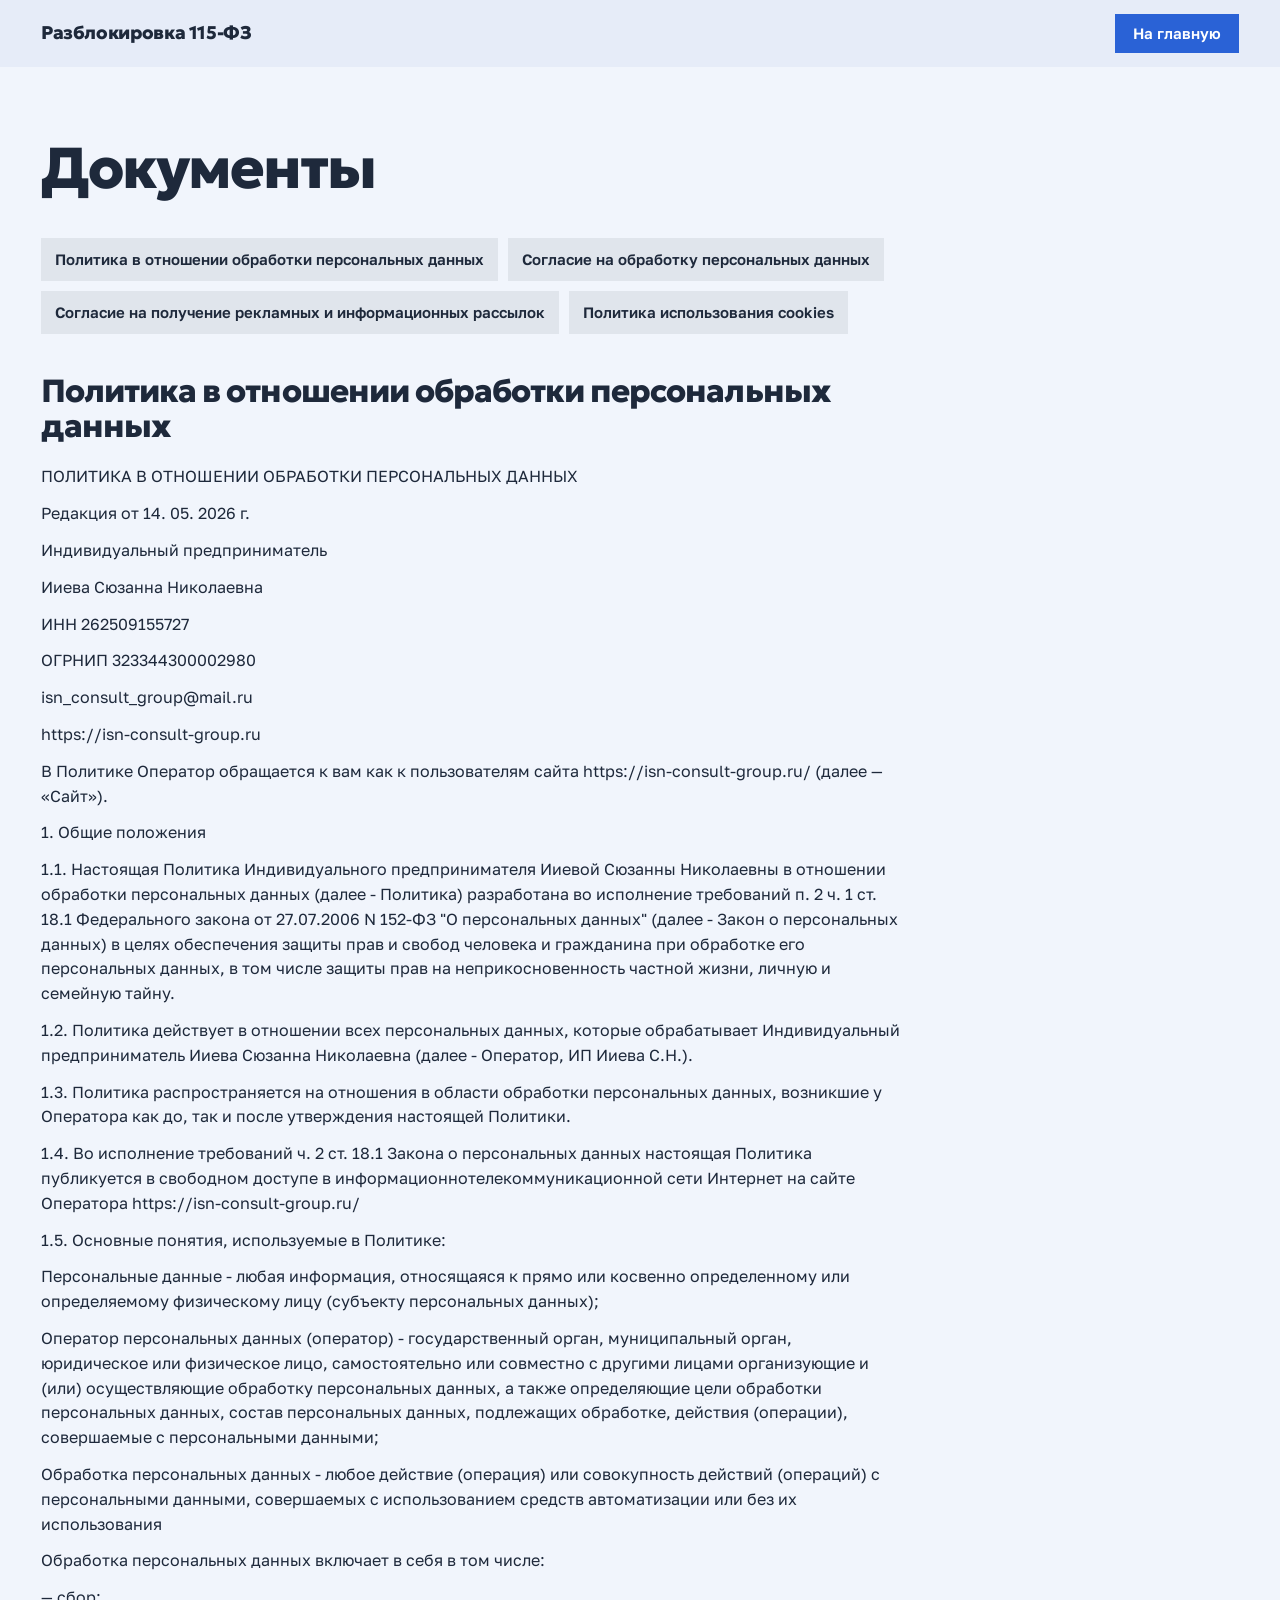
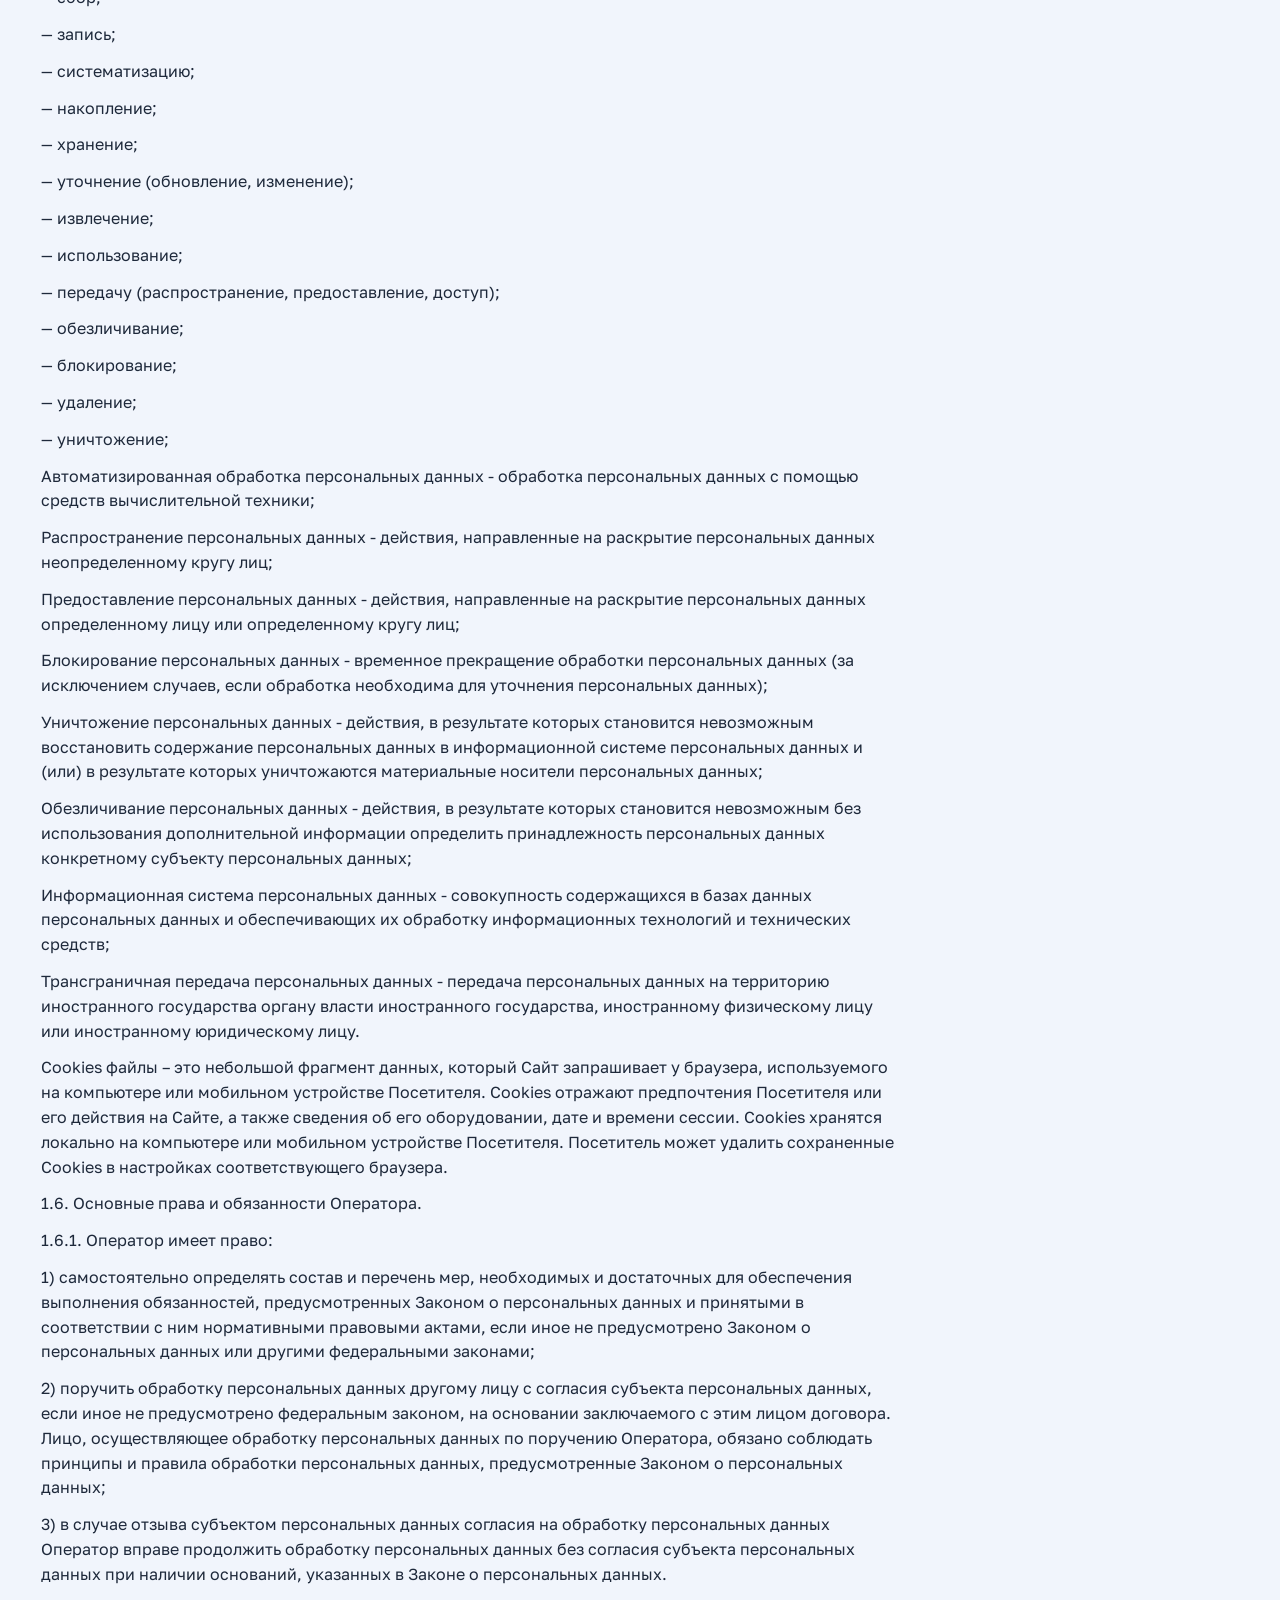
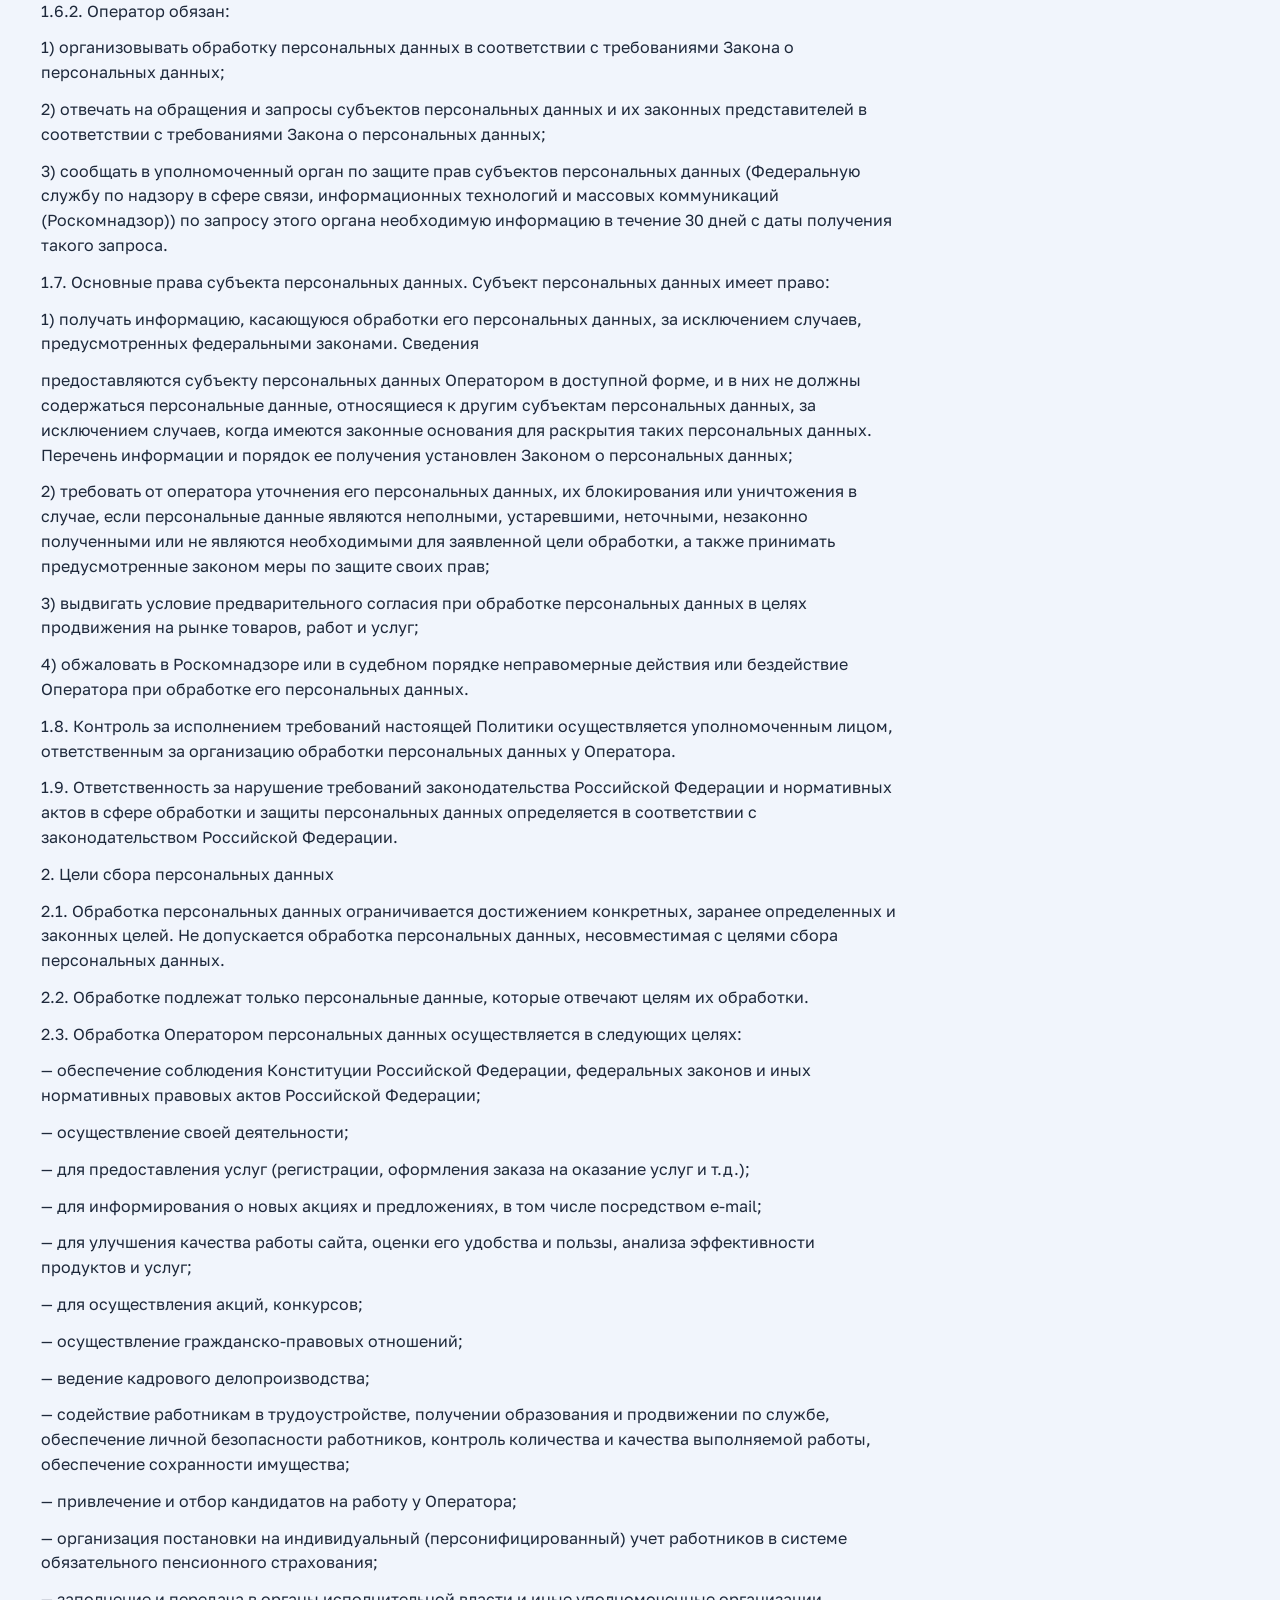
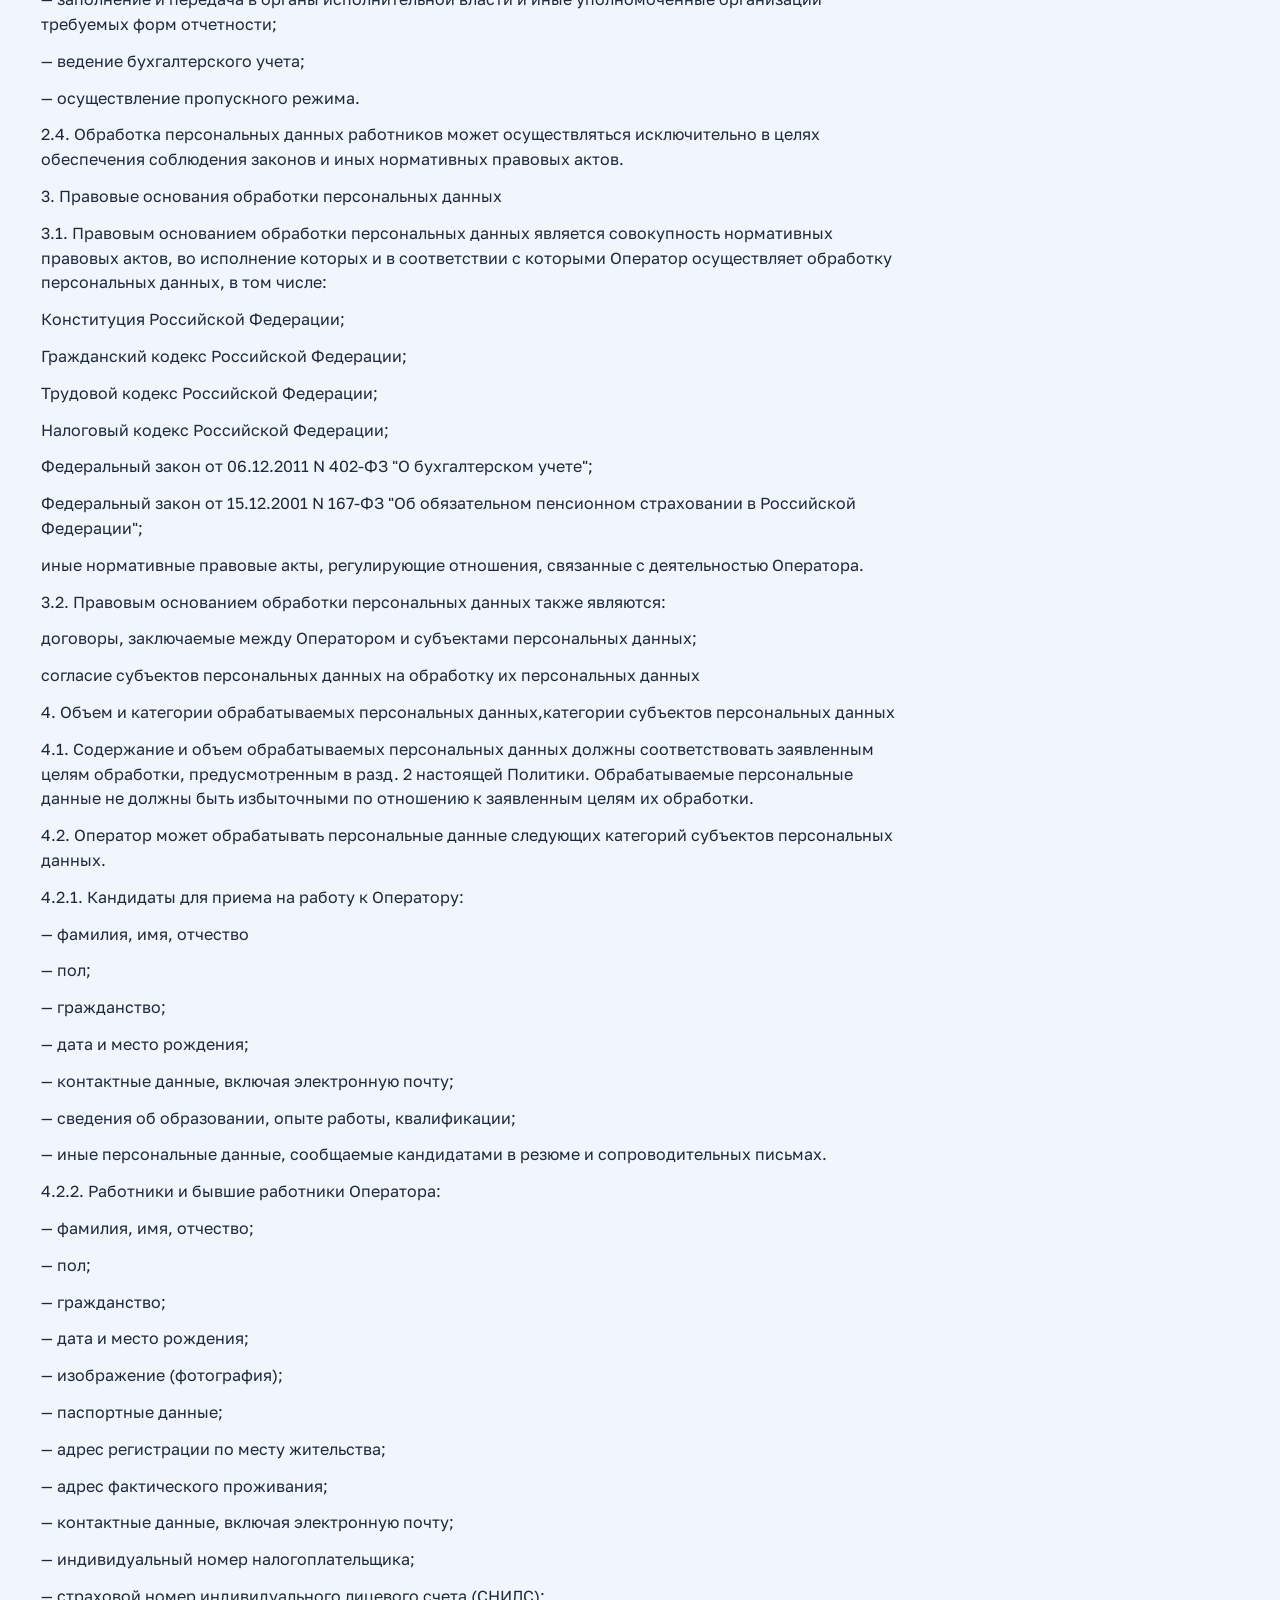
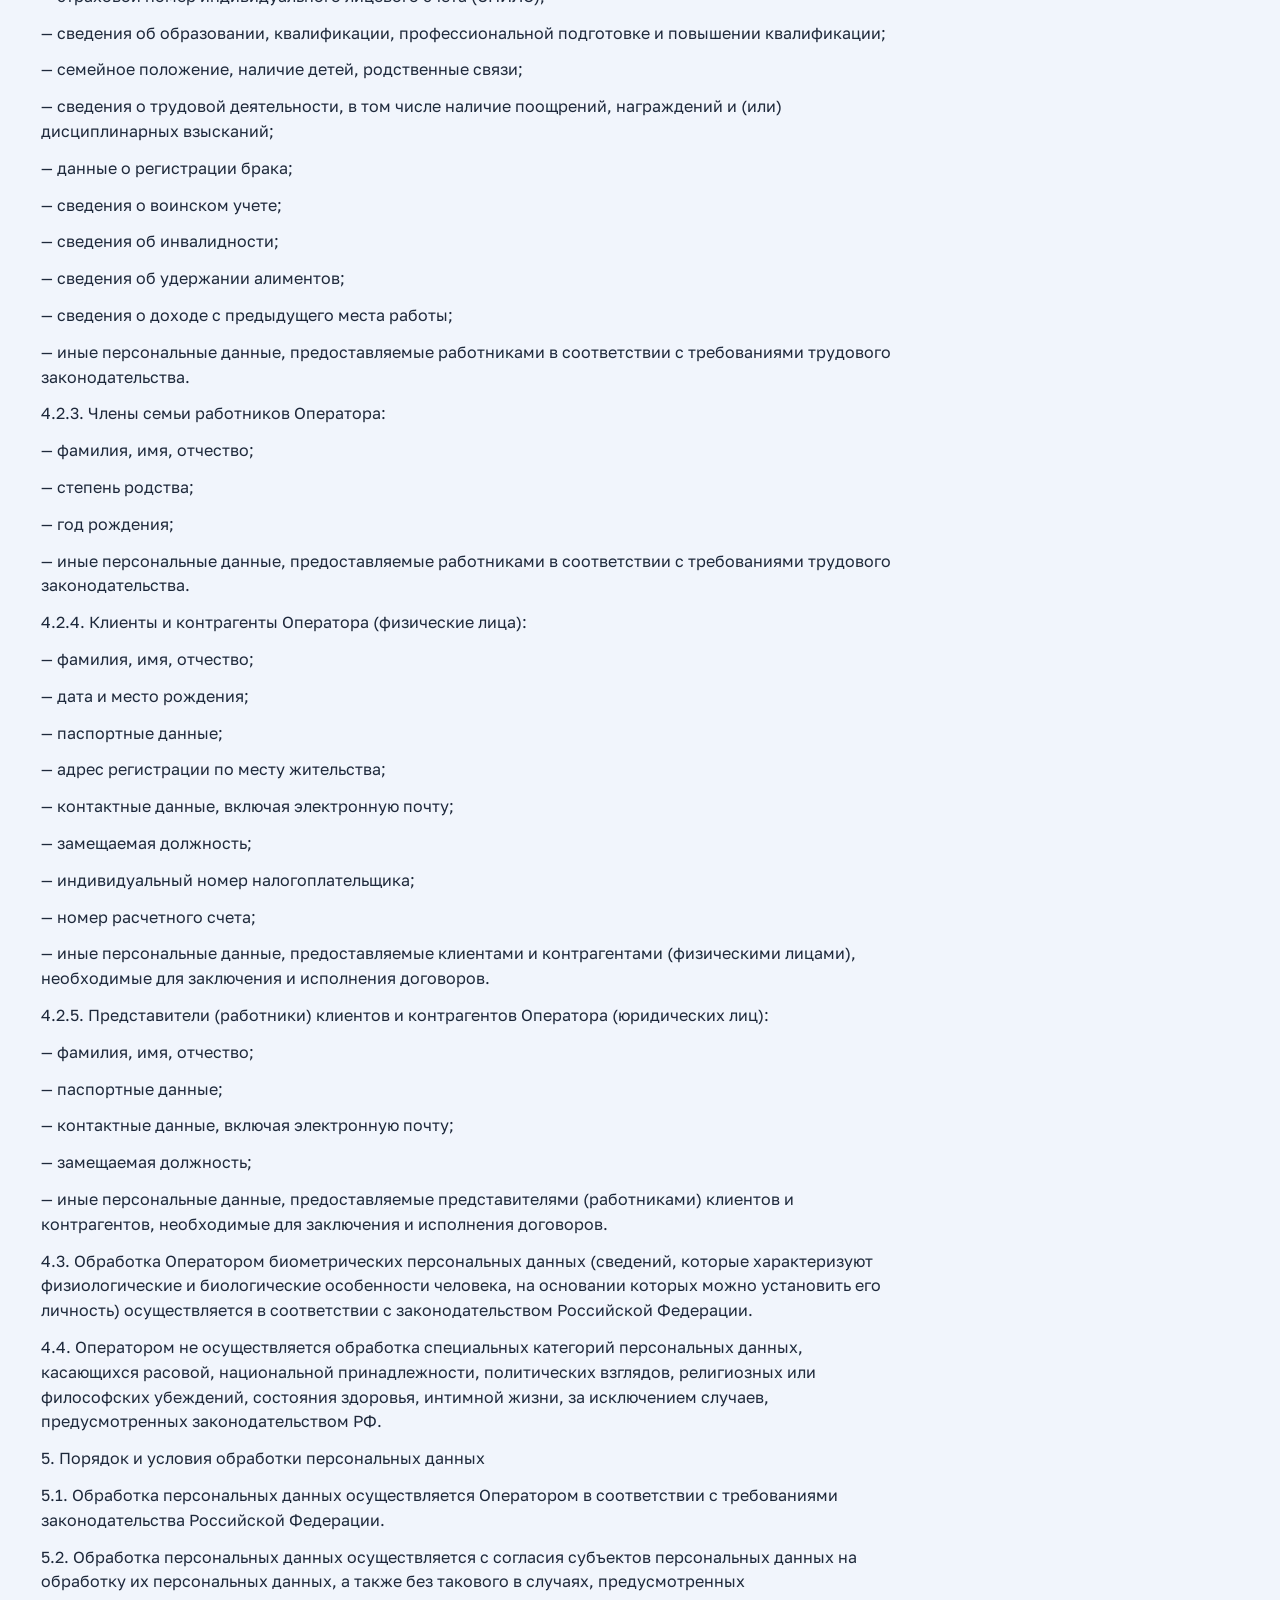
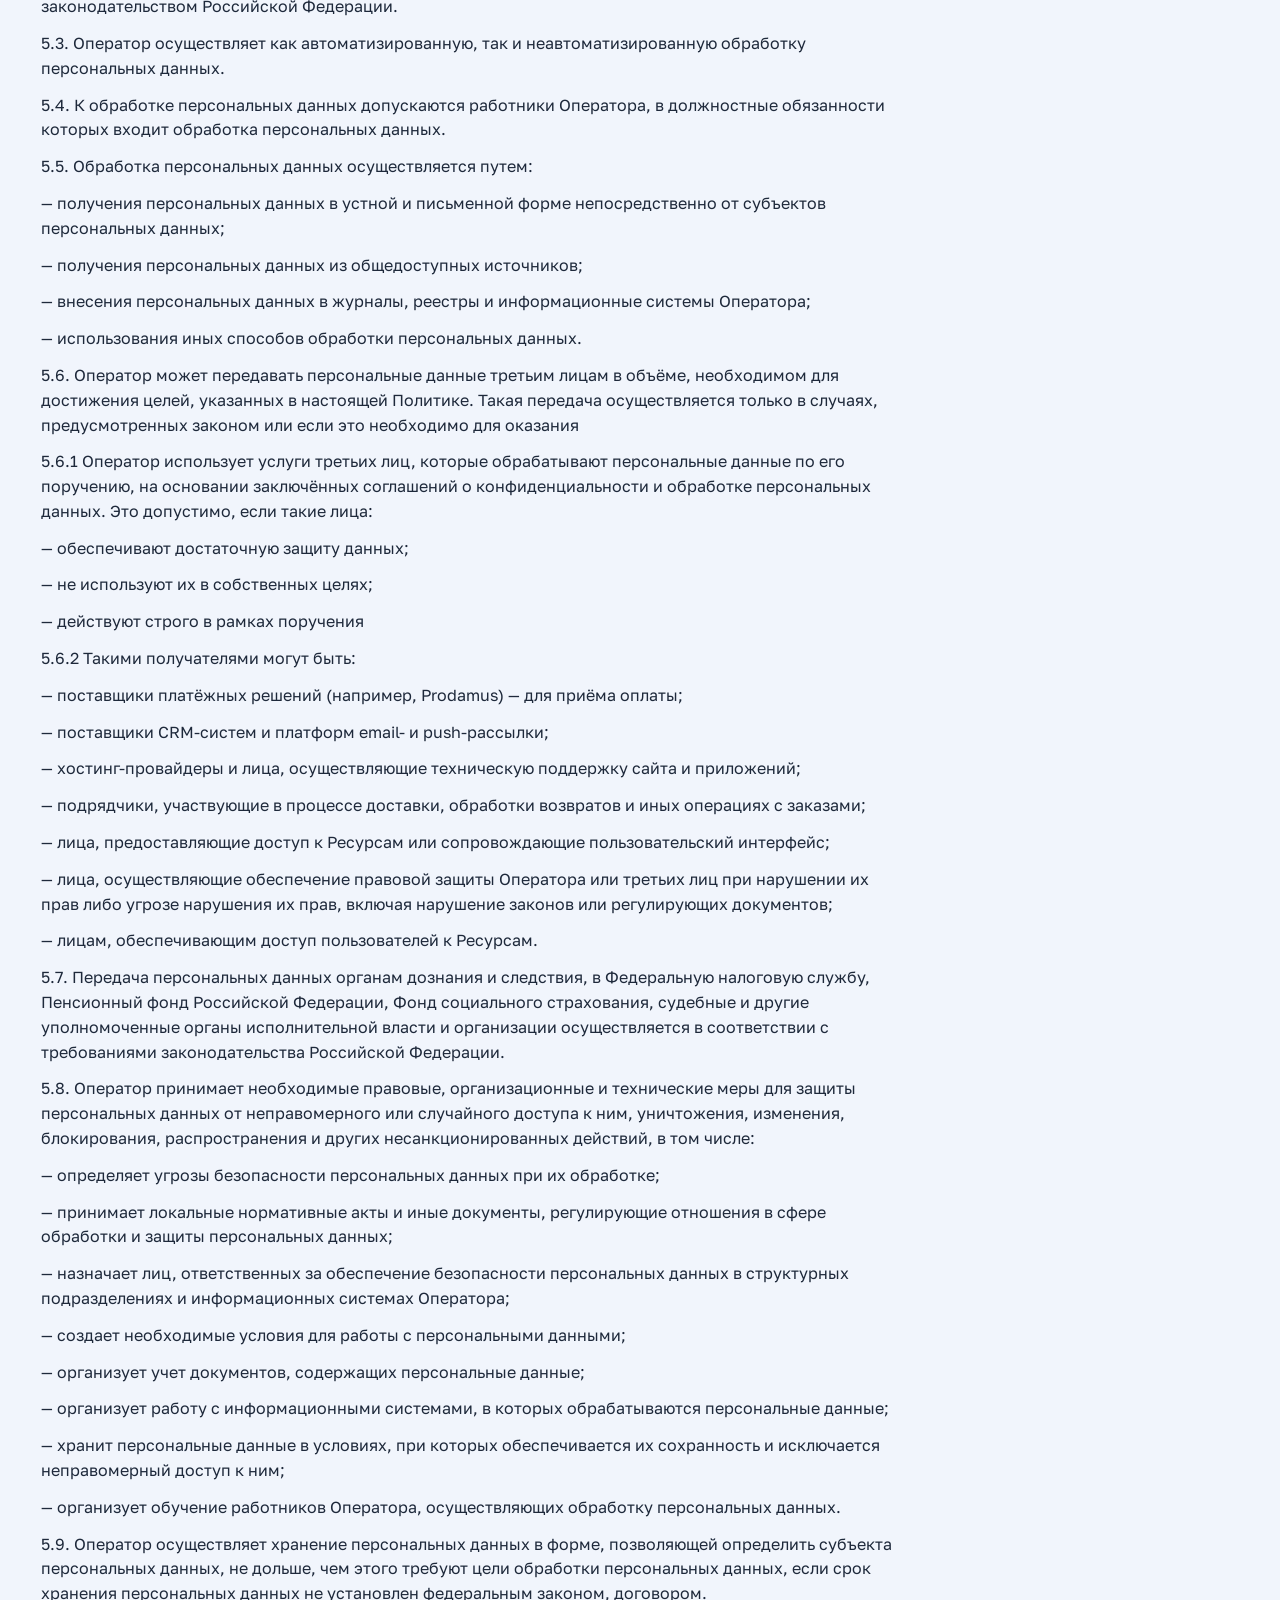
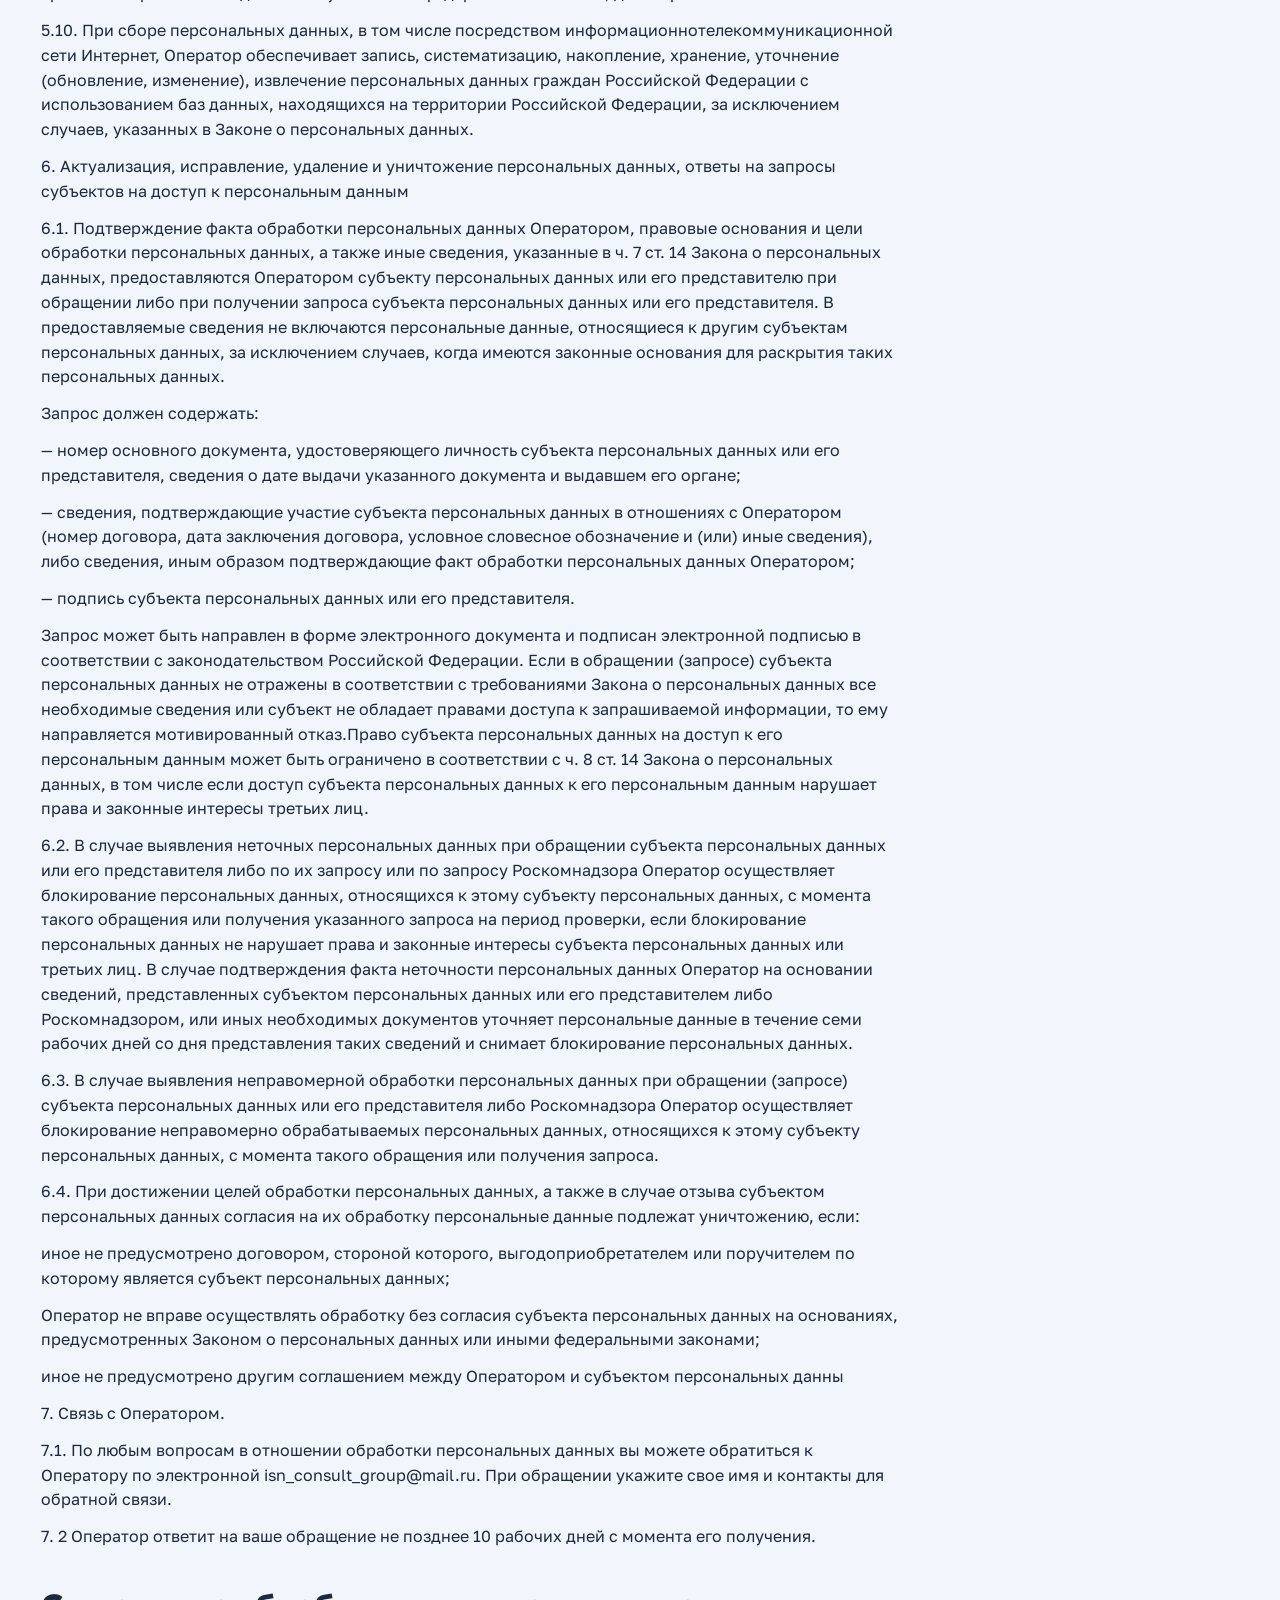
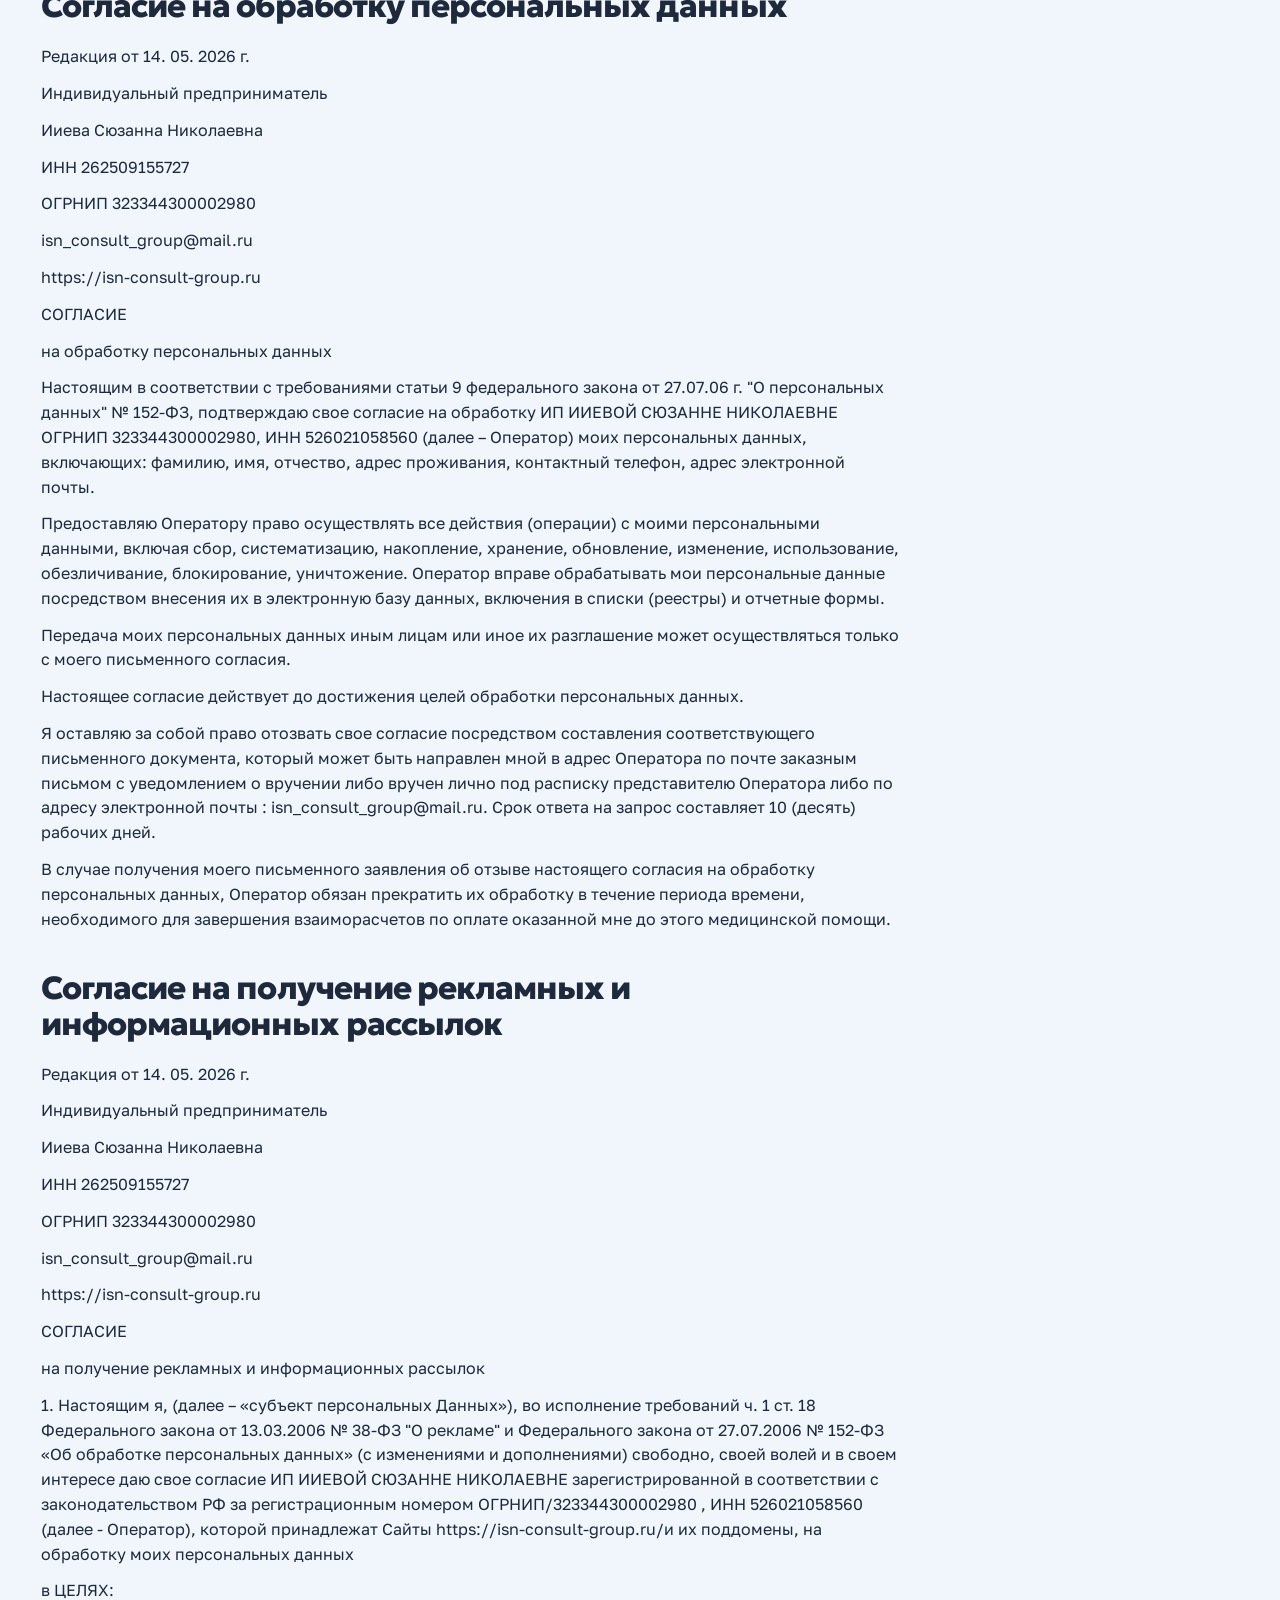
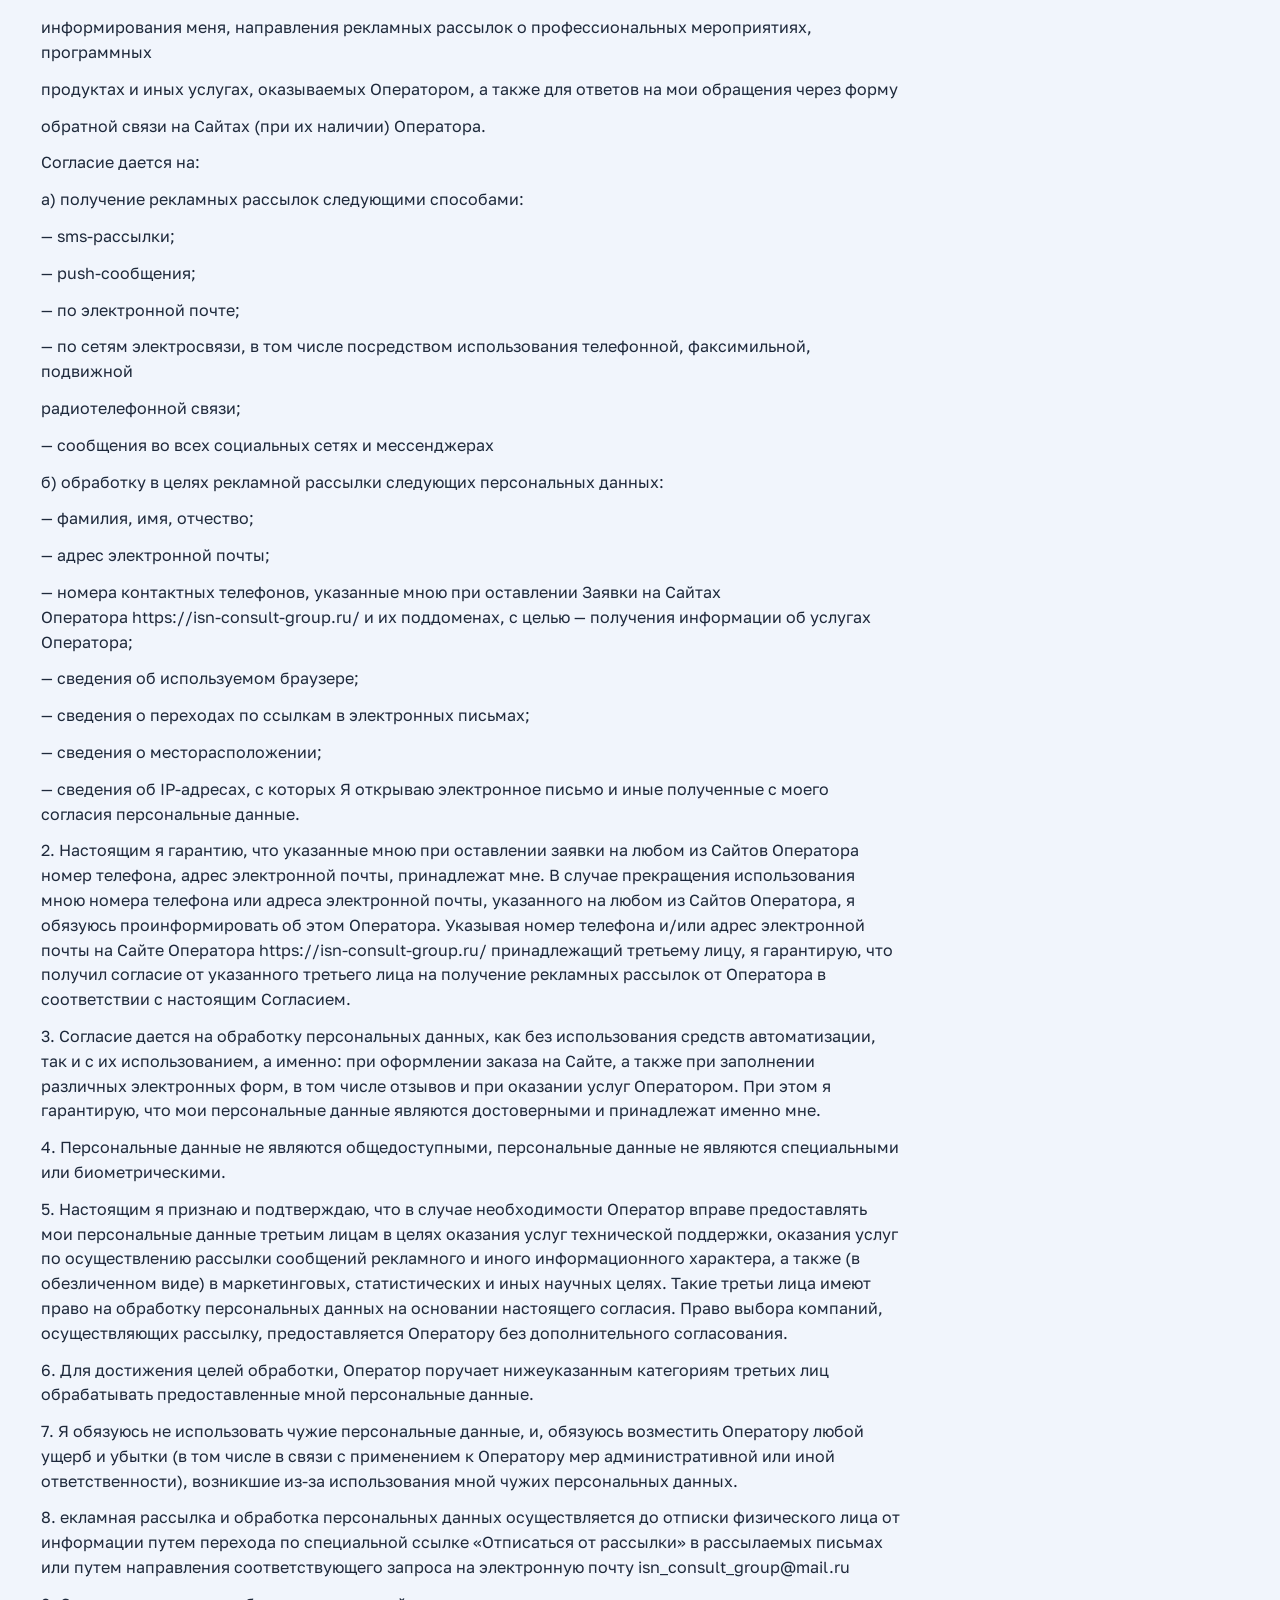
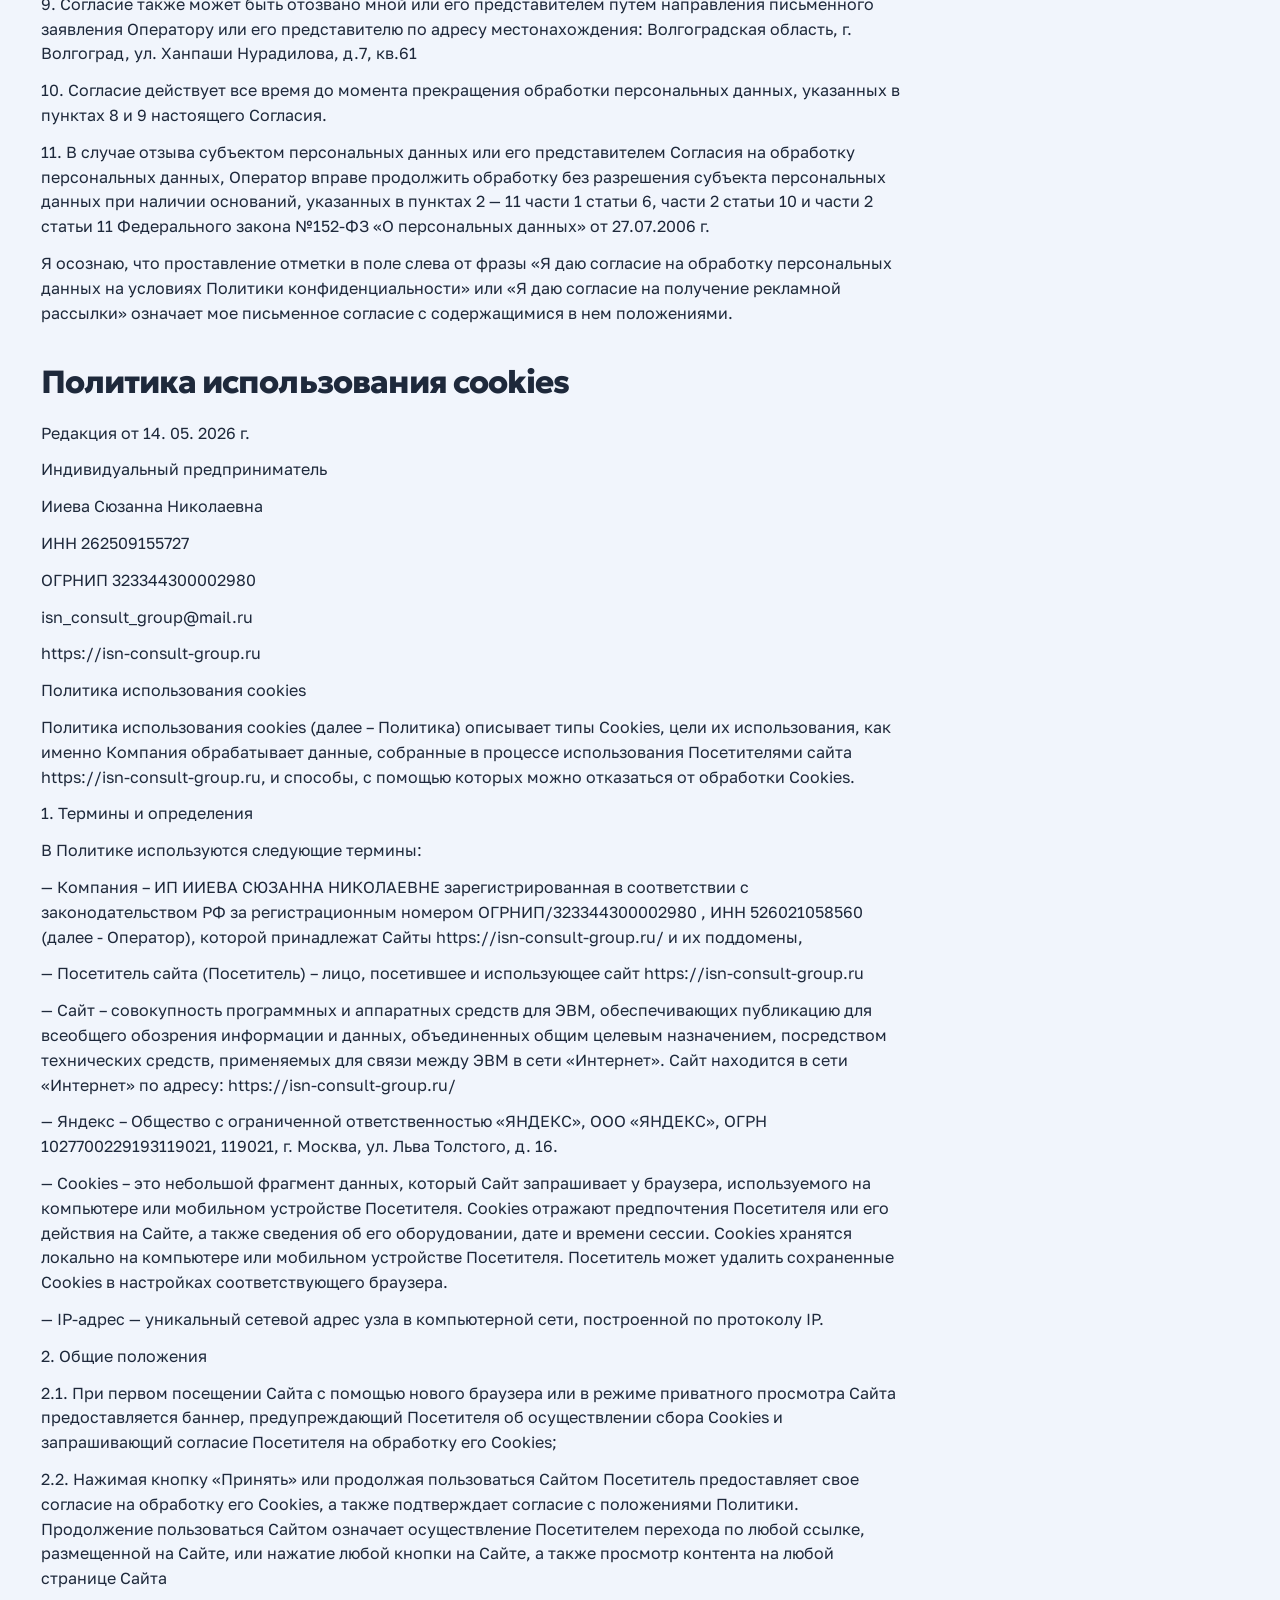
==== commit 40da2bc8: "4 реальных документа с сайта клиента, ссылка MAX, почта" ====
--- a/privacy.html
+++ b/privacy.html
@@ -8,7 +8,7 @@
 <link rel="icon" href="favicon.svg" type="image/svg+xml">
 <link href="https://fonts.googleapis.com/css2?family=Geologica:wght@700;800&family=Golos+Text:wght@400;500;600&display=swap" rel="stylesheet">
 <link rel="stylesheet" href="styles.css">
-<style>body{background:#F1F5FC}.doc{max-width:760px;padding:140px 0 96px;display:grid;gap:18px}.doc h1{font:800 clamp(2rem,5vw,3.6rem)/1 var(--f-display);letter-spacing:-.035em}.doc h2{font:700 1.4rem/1.2 var(--f-display);margin-top:24px;scroll-margin-top:90px}.doc p{color:var(--muted)}</style>
+<style>body{background:#F1F5FC}.doc{max-width:860px;padding:140px 0 96px;display:grid;gap:40px}.doc h1{font:800 clamp(2rem,5vw,3.6rem)/1 var(--f-display);letter-spacing:-.035em}.legal{display:grid;gap:12px;scroll-margin-top:90px}.legal h2{font:800 clamp(1.4rem,3vw,2rem)/1.1 var(--f-display);letter-spacing:-.03em;margin-bottom:8px}.legal p{font-size:16px;color:var(--ink)}.toc{display:flex;gap:10px;flex-wrap:wrap}.toc a{padding:10px 14px;background:rgba(30,41,59,.08);text-decoration:none;font-weight:600;font-size:15px}</style>
 </head>
 <body>
 <header class="header scrolled"><div class="header__inner">
@@ -17,19 +17,336 @@
 </div></header>
 <main class="wrap"><div class="doc">
 <h1>Документы</h1>
-<h2 id="policy">Политика конфиденциальности</h2>
-<p>Страница объясняет, какие данные мы получаем через форму на сайте и как ими пользуемся.</p>
-<p><b>Оператор.</b> ISN Consult Group, ИП Ииева Сюзанна Николаевна, ИНН 526021058560, г. Волгоград. Телефон +7 937 736-36-96, электронная почта info@isn-consult-group.ru, Telegram @suzanna1985.</p>
-<p><b>Какие данные.</b> Имя, телефон, название банка и короткий комментарий о ситуации. Другие данные через форму не запрашиваются.</p>
-<p><b>Зачем.</b> Только чтобы связаться с вами и обсудить разблокировку счёта. Рассылок без вашего согласия мы не делаем.</p>
-<p><b>Кому передаём.</b> Заявка попадает специалистам, которые с вами работают. Третьим лицам данные не продаются и не передаются, кроме случаев, когда этого требует закон.</p>
-<p><b>Как удалить.</b> Напишите в Telegram @suzanna1985, и мы удалим вашу заявку и контакты.</p>
-<h2 id="consent">Согласие на обработку персональных данных</h2>
-<p>Текст документа будет размещён после переноса сайта на домен.</p>
-<h2 id="messages">Согласие на получение информационных сообщений</h2>
-<p>Текст документа будет размещён после переноса сайта на домен.</p>
-<h2 id="terms">Пользовательское соглашение</h2>
-<p>Текст документа будет размещён после переноса сайта на домен.</p>
-
+<nav class="toc" aria-label="Документы"><a href="#policy">Политика в отношении обработки персональных данных</a><a href="#consent">Согласие на обработку персональных данных</a><a href="#messages">Согласие на получение рекламных и информационных рассылок</a><a href="#cookies">Политика использования cookies</a></nav>
+<section class="legal" id="policy">
+<h2>Политика в отношении обработки персональных данных</h2>
+<p>ПОЛИТИКА В ОТНОШЕНИИ ОБРАБОТКИ ПЕРСОНАЛЬНЫХ ДАННЫХ</p>
+<p>Редакция от 14. 05. 2026 г.</p>
+<p>Индивидуальный предприниматель</p>
+<p>Ииева Сюзанна Николаевна</p>
+<p>ИНН 262509155727</p>
+<p>ОГРНИП 323344300002980</p>
+<p>isn_consult_group@mail.ru</p>
+<p>https://isn-consult-group.ru</p>
+<p>В Политике Оператор обращается к вам как к пользователям сайта https://isn-consult-group.ru/ (далее — «Сайт»).</p>
+<p>1. Общие положения</p>
+<p>1.1. Настоящая Политика Индивидуального предпринимателя Ииевой Сюзанны Николаевны в отношении обработки персональных данных (далее - Политика) разработана во исполнение требований п. 2 ч. 1 ст. 18.1 Федерального закона от 27.07.2006 N 152-ФЗ &quot;О персональных данных&quot; (далее - Закон о персональных данных) в целях обеспечения защиты прав и свобод человека и гражданина при обработке его персональных данных, в том числе защиты прав на неприкосновенность частной жизни, личную и семейную тайну.</p>
+<p>1.2. Политика действует в отношении всех персональных данных, которые обрабатывает Индивидуальный предприниматель Ииева Сюзанна Николаевна (далее - Оператор, ИП Ииева С.Н.).</p>
+<p>1.3. Политика распространяется на отношения в области обработки персональных данных, возникшие у Оператора как до, так и после утверждения настоящей Политики.</p>
+<p>1.4. Во исполнение требований ч. 2 ст. 18.1 Закона о персональных данных настоящая Политика публикуется в свободном доступе в информационнотелекоммуникационной сети Интернет на сайте Оператора https://isn-consult-group.ru/</p>
+<p>1.5. Основные понятия, используемые в Политике:</p>
+<p>Персональные данные - любая информация, относящаяся к прямо или косвенно определенному или определяемому физическому лицу (субъекту персональных данных);</p>
+<p>Оператор персональных данных (оператор) - государственный орган, муниципальный орган, юридическое или физическое лицо, самостоятельно или совместно с другими лицами организующие и (или) осуществляющие обработку персональных данных, а также определяющие цели обработки персональных данных, состав персональных данных, подлежащих обработке, действия (операции), совершаемые с персональными данными;</p>
+<p>Обработка персональных данных - любое действие (операция) или совокупность действий (операций) с персональными данными, совершаемых с использованием средств автоматизации или без их использования</p>
+<p>Обработка персональных данных включает в себя в том числе:</p>
+<p>— сбор;</p>
+<p>— запись;</p>
+<p>— систематизацию;</p>
+<p>— накопление;</p>
+<p>— хранение;</p>
+<p>— уточнение (обновление, изменение);</p>
+<p>— извлечение;</p>
+<p>— использование;</p>
+<p>— передачу (распространение, предоставление, доступ);</p>
+<p>— обезличивание;</p>
+<p>— блокирование;</p>
+<p>— удаление;</p>
+<p>— уничтожение;</p>
+<p>Автоматизированная обработка персональных данных - обработка персональных данных с помощью средств вычислительной техники;</p>
+<p>Распространение персональных данных - действия, направленные на раскрытие персональных данных неопределенному кругу лиц;</p>
+<p>Предоставление персональных данных - действия, направленные на раскрытие персональных данных определенному лицу или определенному кругу лиц;</p>
+<p>Блокирование персональных данных - временное прекращение обработки персональных данных (за исключением случаев, если обработка необходима для уточнения персональных данных);</p>
+<p>Уничтожение персональных данных - действия, в результате которых становится невозможным восстановить содержание персональных данных в информационной системе персональных данных и (или) в результате которых уничтожаются материальные носители персональных данных;</p>
+<p>Обезличивание персональных данных - действия, в результате которых становится невозможным без использования дополнительной информации определить принадлежность персональных данных конкретному субъекту персональных данных;</p>
+<p>Информационная система персональных данных - совокупность содержащихся в базах данных персональных данных и обеспечивающих их обработку информационных технологий и технических средств;</p>
+<p>Трансграничная передача персональных данных - передача персональных данных на территорию иностранного государства органу власти иностранного государства, иностранному физическому лицу или иностранному юридическому лицу.</p>
+<p>Cookies файлы – это небольшой фрагмент данных, который Сайт запрашивает у браузера, используемого на компьютере или мобильном устройстве Посетителя. Cookies отражают предпочтения Посетителя или его действия на Сайте, а также сведения об его оборудовании, дате и времени сессии. Сookies хранятся локально на компьютере или мобильном устройстве Посетителя. Посетитель может удалить сохраненные Сookies в настройках соответствующего браузера.</p>
+<p>1.6. Основные права и обязанности Оператора.</p>
+<p>1.6.1. Оператор имеет право:</p>
+<p>1) самостоятельно определять состав и перечень мер, необходимых и достаточных для обеспечения выполнения обязанностей, предусмотренных Законом о персональных данных и принятыми в соответствии с ним нормативными правовыми актами, если иное не предусмотрено Законом о персональных данных или другими федеральными законами;</p>
+<p>2) поручить обработку персональных данных другому лицу с согласия субъекта персональных данных, если иное не предусмотрено федеральным законом, на основании заключаемого с этим лицом договора. Лицо, осуществляющее обработку персональных данных по поручению Оператора, обязано соблюдать принципы и правила обработки персональных данных, предусмотренные Законом о персональных данных;</p>
+<p>3) в случае отзыва субъектом персональных данных согласия на обработку персональных данных Оператор вправе продолжить обработку персональных данных без согласия субъекта персональных данных при наличии оснований, указанных в Законе о персональных данных.</p>
+<p>1.6.2. Оператор обязан:</p>
+<p>1) организовывать обработку персональных данных в соответствии с требованиями Закона о персональных данных;</p>
+<p>2) отвечать на обращения и запросы субъектов персональных данных и их законных представителей в соответствии с требованиями Закона о персональных данных;</p>
+<p>3) сообщать в уполномоченный орган по защите прав субъектов персональных данных (Федеральную службу по надзору в сфере связи, информационных технологий и массовых коммуникаций (Роскомнадзор)) по запросу этого органа необходимую информацию в течение 30 дней с даты получения такого запроса.</p>
+<p>1.7. Основные права субъекта персональных данных. Субъект персональных данных имеет право:</p>
+<p>1) получать информацию, касающуюся обработки его персональных данных, за исключением случаев, предусмотренных федеральными законами. Сведения</p>
+<p>предоставляются субъекту персональных данных Оператором в доступной форме, и в них не должны содержаться персональные данные, относящиеся к другим субъектам персональных данных, за исключением случаев, когда имеются законные основания для раскрытия таких персональных данных. Перечень информации и порядок ее получения установлен Законом о персональных данных;</p>
+<p>2) требовать от оператора уточнения его персональных данных, их блокирования или уничтожения в случае, если персональные данные являются неполными, устаревшими, неточными, незаконно полученными или не являются необходимыми для заявленной цели обработки, а также принимать предусмотренные законом меры по защите своих прав;</p>
+<p>3) выдвигать условие предварительного согласия при обработке персональных данных в целях продвижения на рынке товаров, работ и услуг;</p>
+<p>4) обжаловать в Роскомнадзоре или в судебном порядке неправомерные действия или бездействие Оператора при обработке его персональных данных.</p>
+<p>1.8. Контроль за исполнением требований настоящей Политики осуществляется уполномоченным лицом, ответственным за организацию обработки персональных данных у Оператора.</p>
+<p>1.9. Ответственность за нарушение требований законодательства Российской Федерации и нормативных актов в сфере обработки и защиты персональных данных определяется в соответствии с законодательством Российской Федерации.</p>
+<p>2. Цели сбора персональных данных</p>
+<p>2.1. Обработка персональных данных ограничивается достижением конкретных, заранее определенных и законных целей. Не допускается обработка персональных данных, несовместимая с целями сбора персональных данных.</p>
+<p>2.2. Обработке подлежат только персональные данные, которые отвечают целям их обработки.</p>
+<p>2.3. Обработка Оператором персональных данных осуществляется в следующих целях:</p>
+<p>— обеспечение соблюдения Конституции Российской Федерации, федеральных законов и иных нормативных правовых актов Российской Федерации;</p>
+<p>— осуществление своей деятельности;</p>
+<p>— для предоставления услуг (регистрации, оформления заказа на оказание услуг и т.д.);</p>
+<p>— для информирования о новых акциях и предложениях, в том числе посредством e-mail;</p>
+<p>— для улучшения качества работы сайта, оценки его удобства и пользы, анализа эффективности продуктов и услуг;</p>
+<p>— для осуществления акций, конкурсов;</p>
+<p>— осуществление гражданско-правовых отношений;</p>
+<p>— ведение кадрового делопроизводства;</p>
+<p>— содействие работникам в трудоустройстве, получении образования и продвижении по службе, обеспечение личной безопасности работников, контроль количества и качества выполняемой работы, обеспечение сохранности имущества;</p>
+<p>— привлечение и отбор кандидатов на работу у Оператора;</p>
+<p>— организация постановки на индивидуальный (персонифицированный) учет работников в системе обязательного пенсионного страхования;</p>
+<p>— заполнение и передача в органы исполнительной власти и иные уполномоченные организации требуемых форм отчетности;</p>
+<p>— ведение бухгалтерского учета;</p>
+<p>— осуществление пропускного режима.</p>
+<p>2.4. Обработка персональных данных работников может осуществляться исключительно в целях обеспечения соблюдения законов и иных нормативных правовых актов.</p>
+<p>3. Правовые основания обработки персональных данных</p>
+<p>3.1. Правовым основанием обработки персональных данных является совокупность нормативных правовых актов, во исполнение которых и в соответствии с которыми Оператор осуществляет обработку персональных данных, в том числе:</p>
+<p>Конституция Российской Федерации;</p>
+<p>Гражданский кодекс Российской Федерации;</p>
+<p>Трудовой кодекс Российской Федерации;</p>
+<p>Налоговый кодекс Российской Федерации;</p>
+<p>Федеральный закон от 06.12.2011 N 402-ФЗ &quot;О бухгалтерском учете&quot;;</p>
+<p>Федеральный закон от 15.12.2001 N 167-ФЗ &quot;Об обязательном пенсионном страховании в Российской Федерации&quot;;</p>
+<p>иные нормативные правовые акты, регулирующие отношения, связанные с деятельностью Оператора.</p>
+<p>3.2. Правовым основанием обработки персональных данных также являются:</p>
+<p>договоры, заключаемые между Оператором и субъектами персональных данных;</p>
+<p>согласие субъектов персональных данных на обработку их персональных данных</p>
+<p>4. Объем и категории обрабатываемых персональных данных,категории субъектов персональных данных</p>
+<p>4.1. Содержание и объем обрабатываемых персональных данных должны соответствовать заявленным целям обработки, предусмотренным в разд. 2 настоящей Политики. Обрабатываемые персональные данные не должны быть избыточными по отношению к заявленным целям их обработки.</p>
+<p>4.2. Оператор может обрабатывать персональные данные следующих категорий субъектов персональных данных.</p>
+<p>4.2.1. Кандидаты для приема на работу к Оператору:</p>
+<p>— фамилия, имя, отчество</p>
+<p>— пол;</p>
+<p>— гражданство;</p>
+<p>— дата и место рождения;</p>
+<p>— контактные данные, включая электронную почту;</p>
+<p>— сведения об образовании, опыте работы, квалификации;</p>
+<p>— иные персональные данные, сообщаемые кандидатами в резюме и сопроводительных письмах.</p>
+<p>4.2.2. Работники и бывшие работники Оператора:</p>
+<p>— фамилия, имя, отчество;</p>
+<p>— пол;</p>
+<p>— гражданство;</p>
+<p>— дата и место рождения;</p>
+<p>— изображение (фотография);</p>
+<p>— паспортные данные;</p>
+<p>— адрес регистрации по месту жительства;</p>
+<p>— адрес фактического проживания;</p>
+<p>— контактные данные, включая электронную почту;</p>
+<p>— индивидуальный номер налогоплательщика;</p>
+<p>— страховой номер индивидуального лицевого счета (СНИЛС);</p>
+<p>— сведения об образовании, квалификации, профессиональной подготовке и повышении квалификации;</p>
+<p>— семейное положение, наличие детей, родственные связи;</p>
+<p>— сведения о трудовой деятельности, в том числе наличие поощрений, награждений и (или) дисциплинарных взысканий;</p>
+<p>— данные о регистрации брака;</p>
+<p>— сведения о воинском учете;</p>
+<p>— сведения об инвалидности;</p>
+<p>— сведения об удержании алиментов;</p>
+<p>— сведения о доходе с предыдущего места работы;</p>
+<p>— иные персональные данные, предоставляемые работниками в соответствии с требованиями трудового законодательства.</p>
+<p>4.2.3. Члены семьи работников Оператора:</p>
+<p>— фамилия, имя, отчество;</p>
+<p>— степень родства;</p>
+<p>— год рождения;</p>
+<p>— иные персональные данные, предоставляемые работниками в соответствии с требованиями трудового законодательства.</p>
+<p>4.2.4. Клиенты и контрагенты Оператора (физические лица):</p>
+<p>— фамилия, имя, отчество;</p>
+<p>— дата и место рождения;</p>
+<p>— паспортные данные;</p>
+<p>— адрес регистрации по месту жительства;</p>
+<p>— контактные данные, включая электронную почту;</p>
+<p>— замещаемая должность;</p>
+<p>— индивидуальный номер налогоплательщика;</p>
+<p>— номер расчетного счета;</p>
+<p>— иные персональные данные, предоставляемые клиентами и контрагентами (физическими лицами), необходимые для заключения и исполнения договоров.</p>
+<p>4.2.5. Представители (работники) клиентов и контрагентов Оператора (юридических лиц):</p>
+<p>— фамилия, имя, отчество;</p>
+<p>— паспортные данные;</p>
+<p>— контактные данные, включая электронную почту;</p>
+<p>— замещаемая должность;</p>
+<p>— иные персональные данные, предоставляемые представителями (работниками) клиентов и контрагентов, необходимые для заключения и исполнения договоров.</p>
+<p>4.3. Обработка Оператором биометрических персональных данных (сведений, которые характеризуют физиологические и биологические особенности человека, на основании которых можно установить его личность) осуществляется в соответствии с законодательством Российской Федерации.</p>
+<p>4.4. Оператором не осуществляется обработка специальных категорий персональных данных, касающихся расовой, национальной принадлежности, политических взглядов, религиозных или философских убеждений, состояния здоровья, интимной жизни, за исключением случаев, предусмотренных законодательством РФ.</p>
+<p>5. Порядок и условия обработки персональных данных</p>
+<p>5.1. Обработка персональных данных осуществляется Оператором в соответствии с требованиями законодательства Российской Федерации.</p>
+<p>5.2. Обработка персональных данных осуществляется с согласия субъектов персональных данных на обработку их персональных данных, а также без такового в случаях, предусмотренных законодательством Российской Федерации.</p>
+<p>5.3. Оператор осуществляет как автоматизированную, так и неавтоматизированную обработку персональных данных.</p>
+<p>5.4. К обработке персональных данных допускаются работники Оператора, в должностные обязанности которых входит обработка персональных данных.</p>
+<p>5.5. Обработка персональных данных осуществляется путем:</p>
+<p>— получения персональных данных в устной и письменной форме непосредственно от субъектов персональных данных;</p>
+<p>— получения персональных данных из общедоступных источников;</p>
+<p>— внесения персональных данных в журналы, реестры и информационные системы Оператора;</p>
+<p>— использования иных способов обработки персональных данных.</p>
+<p>5.6. Оператор может передавать персональные данные третьим лицам в объёме, необходимом для достижения целей, указанных в настоящей Политике. Такая передача осуществляется только в случаях, предусмотренных законом или если это необходимо для оказания</p>
+<p>5.6.1 Оператор использует услуги третьих лиц, которые обрабатывают персональные данные по его поручению, на основании заключённых соглашений о конфиденциальности и обработке персональных данных. Это допустимо, если такие лица:</p>
+<p>— обеспечивают достаточную защиту данных;</p>
+<p>— не используют их в собственных целях;</p>
+<p>— действуют строго в рамках поручения</p>
+<p>5.6.2 Такими получателями могут быть:</p>
+<p>— поставщики платёжных решений (например, Prodamus) — для приёма оплаты;</p>
+<p>— поставщики CRM-систем и платформ email- и push-рассылки;</p>
+<p>— хостинг-провайдеры и лица, осуществляющие техническую поддержку сайта и приложений;</p>
+<p>— подрядчики, участвующие в процессе доставки, обработки возвратов и иных операциях с заказами;</p>
+<p>— лица, предоставляющие доступ к Ресурсам или сопровождающие пользовательский интерфейс;</p>
+<p>— лица, осуществляющие обеспечение правовой защиты Оператора или третьих лиц при нарушении их прав либо угрозе нарушения их прав, включая нарушение законов или регулирующих документов;</p>
+<p>— лицам, обеспечивающим доступ пользователей к Ресурсам.</p>
+<p>5.7. Передача персональных данных органам дознания и следствия, в Федеральную налоговую службу, Пенсионный фонд Российской Федерации, Фонд социального страхования, судебные и другие уполномоченные органы исполнительной власти и организации осуществляется в соответствии с требованиями законодательства Российской Федерации.</p>
+<p>5.8. Оператор принимает необходимые правовые, организационные и технические меры для защиты персональных данных от неправомерного или случайного доступа к ним, уничтожения, изменения, блокирования, распространения и других несанкционированных действий, в том числе:</p>
+<p>— определяет угрозы безопасности персональных данных при их обработке;</p>
+<p>— принимает локальные нормативные акты и иные документы, регулирующие отношения в сфере обработки и защиты персональных данных;</p>
+<p>— назначает лиц, ответственных за обеспечение безопасности персональных данных в структурных подразделениях и информационных системах Оператора;</p>
+<p>— создает необходимые условия для работы с персональными данными;</p>
+<p>— организует учет документов, содержащих персональные данные;</p>
+<p>— организует работу с информационными системами, в которых обрабатываются персональные данные;</p>
+<p>— хранит персональные данные в условиях, при которых обеспечивается их сохранность и исключается неправомерный доступ к ним;</p>
+<p>— организует обучение работников Оператора, осуществляющих обработку персональных данных.</p>
+<p>5.9. Оператор осуществляет хранение персональных данных в форме, позволяющей определить субъекта персональных данных, не дольше, чем этого требуют цели обработки персональных данных, если срок хранения персональных данных не установлен федеральным законом, договором.</p>
+<p>5.10. При сборе персональных данных, в том числе посредством информационнотелекоммуникационной сети Интернет, Оператор обеспечивает запись, систематизацию, накопление, хранение, уточнение (обновление, изменение), извлечение персональных данных граждан Российской Федерации с использованием баз данных, находящихся на территории Российской Федерации, за исключением случаев, указанных в Законе о персональных данных.</p>
+<p>6. Актуализация, исправление, удаление и уничтожение персональных данных, ответы на запросы субъектов на доступ к персональным данным</p>
+<p>6.1. Подтверждение факта обработки персональных данных Оператором, правовые основания и цели обработки персональных данных, а также иные сведения, указанные в ч. 7 ст. 14 Закона о персональных данных, предоставляются Оператором субъекту персональных данных или его представителю при обращении либо при получении запроса субъекта персональных данных или его представителя. В предоставляемые сведения не включаются персональные данные, относящиеся к другим субъектам персональных данных, за исключением случаев, когда имеются законные основания для раскрытия таких персональных данных.</p>
+<p>Запрос должен содержать:</p>
+<p>— номер основного документа, удостоверяющего личность субъекта персональных данных или его представителя, сведения о дате выдачи указанного документа и выдавшем его органе;</p>
+<p>— сведения, подтверждающие участие субъекта персональных данных в отношениях с Оператором (номер договора, дата заключения договора, условное словесное обозначение и (или) иные сведения), либо сведения, иным образом подтверждающие факт обработки персональных данных Оператором;</p>
+<p>— подпись субъекта персональных данных или его представителя.</p>
+<p>Запрос может быть направлен в форме электронного документа и подписан электронной подписью в соответствии с законодательством Российской Федерации. Если в обращении (запросе) субъекта персональных данных не отражены в соответствии с требованиями Закона о персональных данных все необходимые сведения или субъект не обладает правами доступа к запрашиваемой информации, то ему направляется мотивированный отказ.Право субъекта персональных данных на доступ к его персональным данным может быть ограничено в соответствии с ч. 8 ст. 14 Закона о персональных данных, в том числе если доступ субъекта персональных данных к его персональным данным нарушает права и законные интересы третьих лиц.</p>
+<p>6.2. В случае выявления неточных персональных данных при обращении субъекта персональных данных или его представителя либо по их запросу или по запросу Роскомнадзора Оператор осуществляет блокирование персональных данных, относящихся к этому субъекту персональных данных, с момента такого обращения или получения указанного запроса на период проверки, если блокирование персональных данных не нарушает права и законные интересы субъекта персональных данных или третьих лиц. В случае подтверждения факта неточности персональных данных Оператор на основании сведений, представленных субъектом персональных данных или его представителем либо Роскомнадзором, или иных необходимых документов уточняет персональные данные в течение семи рабочих дней со дня представления таких сведений и снимает блокирование персональных данных.</p>
+<p>6.3. В случае выявления неправомерной обработки персональных данных при обращении (запросе) субъекта персональных данных или его представителя либо Роскомнадзора Оператор осуществляет блокирование неправомерно обрабатываемых персональных данных, относящихся к этому субъекту персональных данных, с момента такого обращения или получения запроса.</p>
+<p>6.4. При достижении целей обработки персональных данных, а также в случае отзыва субъектом персональных данных согласия на их обработку персональные данные подлежат уничтожению, если:</p>
+<p>иное не предусмотрено договором, стороной которого, выгодоприобретателем или поручителем по которому является субъект персональных данных;</p>
+<p>Оператор не вправе осуществлять обработку без согласия субъекта персональных данных на основаниях, предусмотренных Законом о персональных данных или иными федеральными законами;</p>
+<p>иное не предусмотрено другим соглашением между Оператором и субъектом персональных данны</p>
+<p>7. Связь с Оператором.</p>
+<p>7.1. По любым вопросам в отношении обработки персональных данных вы можете обратиться к Оператору по электронной isn_consult_group@mail.ru. При обращении укажите свое имя и контакты для обратной связи.</p>
+<p>7. 2 Оператор ответит на ваше обращение не позднее 10 рабочих дней с момента его получения.</p>
+</section>
+<section class="legal" id="consent">
+<h2>Согласие на обработку персональных данных</h2>
+<p>Редакция от 14. 05. 2026 г.</p>
+<p>Индивидуальный предприниматель</p>
+<p>Ииева Сюзанна Николаевна</p>
+<p>ИНН 262509155727</p>
+<p>ОГРНИП 323344300002980</p>
+<p>isn_consult_group@mail.ru</p>
+<p>https://isn-consult-group.ru</p>
+<p>СОГЛАСИЕ</p>
+<p>на обработку персональных данных</p>
+<p>Настоящим в соответствии с требованиями статьи 9 федерального закона от 27.07.06 г. &quot;О персональных данных&quot; № 152-ФЗ, подтверждаю свое согласие на обработку ИП ИИЕВОЙ СЮЗАННЕ НИКОЛАЕВНЕ ОГРНИП 323344300002980, ИНН 526021058560 (далее – Оператор) моих персональных данных, включающих: фамилию, имя, отчество, адрес проживания, контактный телефон, адрес электронной почты.</p>
+<p>Предоставляю Оператору право осуществлять все действия (операции) с моими персональными данными, включая сбор, систематизацию, накопление, хранение, обновление, изменение, использование, обезличивание, блокирование, уничтожение. Оператор вправе обрабатывать мои персональные данные посредством внесения их в электронную базу данных, включения в списки (реестры) и отчетные формы.</p>
+<p>Передача моих персональных данных иным лицам или иное их разглашение может осуществляться только с моего письменного согласия.</p>
+<p>Настоящее согласие действует до достижения целей обработки персональных данных.</p>
+<p>Я оставляю за собой право отозвать свое согласие посредством составления соответствующего письменного документа, который может быть направлен мной в адрес Оператора по почте заказным письмом с уведомлением о вручении либо вручен лично под расписку представителю Оператора либо по адресу электронной почты : isn_consult_group@mail.ru. Срок ответа на запрос составляет 10 (десять) рабочих дней.</p>
+<p>В случае получения моего письменного заявления об отзыве настоящего согласия на обработку персональных данных, Оператор обязан прекратить их обработку в течение периода времени, необходимого для завершения взаиморасчетов по оплате оказанной мне до этого медицинской помощи.</p>
+</section>
+<section class="legal" id="messages">
+<h2>Согласие на получение рекламных и информационных рассылок</h2>
+<p>Редакция от 14. 05. 2026 г.</p>
+<p>Индивидуальный предприниматель</p>
+<p>Ииева Сюзанна Николаевна</p>
+<p>ИНН 262509155727</p>
+<p>ОГРНИП 323344300002980</p>
+<p>isn_consult_group@mail.ru</p>
+<p>https://isn-consult-group.ru</p>
+<p>СОГЛАСИЕ</p>
+<p>на получение рекламных и информационных рассылок</p>
+<p>1. Настоящим я, (далее – «субъект персональных Данных»), во исполнение требований ч. 1 ст. 18 Федерального закона от 13.03.2006 № 38-ФЗ &quot;О рекламе&quot; и Федерального закона от 27.07.2006 № 152-ФЗ «Об обработке персональных данных» (с изменениями и дополнениями) свободно, своей волей и в своем интересе даю свое согласие ИП ИИЕВОЙ СЮЗАННЕ НИКОЛАЕВНЕ зарегистрированной в соответствии с законодательством РФ за регистрационным номером ОГРНИП/323344300002980 , ИНН 526021058560 (далее - Оператор), которой принадлежат Сайты https://isn-consult-group.ru/и их поддомены, на обработку моих персональных данных</p>
+<p>в ЦЕЛЯХ:</p>
+<p>информирования меня, направления рекламных рассылок о профессиональных мероприятиях, программных</p>
+<p>продуктах и иных услугах, оказываемых Оператором, а также для ответов на мои обращения через форму</p>
+<p>обратной связи на Сайтах (при их наличии) Оператора.</p>
+<p>Согласие дается на:</p>
+<p>a) получение рекламных рассылок следующими способами:</p>
+<p>— sms-рассылки;</p>
+<p>— push-сообщения;</p>
+<p>— по электронной почте;</p>
+<p>— по сетям электросвязи, в том числе посредством использования телефонной, факсимильной, подвижной</p>
+<p>радиотелефонной связи;</p>
+<p>— сообщения во всех социальных сетях и мессенджерах</p>
+<p>б) обработку в целях рекламной рассылки следующих персональных данных:</p>
+<p>— фамилия, имя, отчество;</p>
+<p>— адрес электронной почты;</p>
+<p>— номера контактных телефонов, указанные мною при оставлении Заявки на Сайтах Оператора https://isn-consult-group.ru/ и их поддоменах, с целью — получения информации об услугах Оператора;</p>
+<p>— сведения об используемом браузере;</p>
+<p>— сведения о переходах по ссылкам в электронных письмах;</p>
+<p>— сведения о месторасположении;</p>
+<p>— сведения об IP-адресах, с которых Я открываю электронное письмо и иные полученные с моего согласия персональные данные.</p>
+<p>2. Настоящим я гарантию, что указанные мною при оставлении заявки на любом из Сайтов Оператора номер телефона, адрес электронной почты, принадлежат мне. В случае прекращения использования мною номера телефона или адреса электронной почты, указанного на любом из Сайтов Оператора, я обязуюсь проинформировать об этом Оператора. Указывая номер телефона и/или адрес электронной почты на Сайте Оператора https://isn-consult-group.ru/ принадлежащий третьему лицу, я гарантирую, что получил согласие от указанного третьего лица на получение рекламных рассылок от Оператора в соответствии с настоящим Согласием.</p>
+<p>3. Согласие дается на обработку персональных данных, как без использования средств автоматизации, так и с их использованием, а именно: при оформлении заказа на Сайте, а также при заполнении различных электронных форм, в том числе отзывов и при оказании услуг Оператором. При этом я гарантирую, что мои персональные данные являются достоверными и принадлежат именно мне.</p>
+<p>4. Персональные данные не являются общедоступными, персональные данные не являются специальными или биометрическими.</p>
+<p>5. Настоящим я признаю и подтверждаю, что в случае необходимости Оператор вправе предоставлять мои персональные данные третьим лицам в целях оказания услуг технической поддержки, оказания услуг по осуществлению рассылки сообщений рекламного и иного информационного характера, а также (в обезличенном виде) в маркетинговых, статистических и иных научных целях. Такие третьи лица имеют право на обработку персональных данных на основании настоящего согласия. Право выбора компаний, осуществляющих рассылку, предоставляется Оператору без дополнительного согласования.</p>
+<p>6. Для достижения целей обработки, Оператор поручает нижеуказанным категориям третьих лиц обрабатывать предоставленные мной персональные данные.</p>
+<p>7. Я обязуюсь не использовать чужие персональные данные, и, обязуюсь возместить Оператору любой ущерб и убытки (в том числе в связи с применением к Оператору мер административной или иной ответственности), возникшие из-за использования мной чужих персональных данных.</p>
+<p>8. екламная рассылка и обработка персональных данных осуществляется до отписки физического лица от информации путем перехода по специальной ссылке «Отписаться от рассылки» в рассылаемых письмах или путем направления соответствующего запроса на электронную почту isn_consult_group@mail.ru</p>
+<p>9. Согласие также может быть отозвано мной или его представителем путем направления письменного заявления Оператору или его представителю по адресу местонахождения: Волгоградская область, г. Волгоград, ул. Ханпаши Нурадилова, д.7, кв.61</p>
+<p>10. Согласие действует все время до момента прекращения обработки персональных данных, указанных в пунктах 8 и 9 настоящего Согласия.</p>
+<p>11. В случае отзыва субъектом персональных данных или его представителем Согласия на обработку персональных данных, Оператор вправе продолжить обработку без разрешения субъекта персональных данных при наличии оснований, указанных в пунктах 2 — 11 части 1 статьи 6, части 2 статьи 10 и части 2 статьи 11 Федерального закона №152-ФЗ «О персональных данных» от 27.07.2006 г.</p>
+<p>Я осознаю, что проставление отметки в поле слева от фразы «Я даю согласие на обработку персональных данных на условиях Политики конфиденциальности» или «Я даю согласие на получение рекламной рассылки» означает мое письменное согласие с содержащимися в нем положениями.</p>
+</section>
+<section class="legal" id="cookies">
+<h2>Политика использования cookies</h2>
+<p>Редакция от 14. 05. 2026 г.</p>
+<p>Индивидуальный предприниматель</p>
+<p>Ииева Сюзанна Николаевна</p>
+<p>ИНН 262509155727</p>
+<p>ОГРНИП 323344300002980</p>
+<p>isn_consult_group@mail.ru</p>
+<p>https://isn-consult-group.ru</p>
+<p>Политика использования cookies</p>
+<p>Политика использования cookies (далее – Политика) описывает типы Cookies, цели их использования, как именно Компания обрабатывает данные, собранные в процессе использования Посетителями сайта https://isn-consult-group.ru, и способы, с помощью которых можно отказаться от обработки Cookies.</p>
+<p>1. Термины и определения</p>
+<p>В Политике используются следующие термины:</p>
+<p>— Компания – ИП ИИЕВА СЮЗАННА НИКОЛАЕВНЕ зарегистрированная в соответствии с законодательством РФ за регистрационным номером ОГРНИП/323344300002980 , ИНН 526021058560 (далее - Оператор), которой принадлежат Сайты https://isn-consult-group.ru/ и их поддомены,</p>
+<p>— Посетитель сайта (Посетитель) – лицо, посетившее и использующее cайт https://isn-consult-group.ru</p>
+<p>— Сайт – совокупность программных и аппаратных средств для ЭВМ, обеспечивающих публикацию для всеобщего обозрения информации и данных, объединенных общим целевым назначением, посредством технических средств, применяемых для связи между ЭВМ в сети «Интернет». Сайт находится в сети «Интернет» по адресу: https://isn-consult-group.ru/</p>
+<p>— Яндекс – Общество с ограниченной ответственностью «ЯНДЕКС», ООО «ЯНДЕКС», ОГРН 1027700229193119021, 119021, г. Москва, ул. Льва Толстого, д. 16.</p>
+<p>— Cookies – это небольшой фрагмент данных, который Сайт запрашивает у браузера, используемого на компьютере или мобильном устройстве Посетителя. Cookies отражают предпочтения Посетителя или его действия на Сайте, а также сведения об его оборудовании, дате и времени сессии. Сookies хранятся локально на компьютере или мобильном устройстве Посетителя. Посетитель может удалить сохраненные Сookies в настройках соответствующего браузера.</p>
+<p>— IP-адрес — уникальный сетевой адрес узла в компьютерной сети, построенной по протоколу IP.</p>
+<p>2. Общие положения</p>
+<p>2.1. При первом посещении Сайта с помощью нового браузера или в режиме приватного просмотра Сайта предоставляется баннер, предупреждающий Посетителя об осуществлении сбора Сookies и запрашивающий согласие Посетителя на обработку его Сookies;</p>
+<p>2.2. Нажимая кнопку «Принять» или продолжая пользоваться Сайтом Посетитель предоставляет свое согласие на обработку его Сookies, а также подтверждает согласие с положениями Политики. Продолжение пользоваться Сайтом означает осуществление Посетителем перехода по любой ссылке, размещенной на Сайте, или нажатие любой кнопки на Сайте, а также просмотр контента на любой странице Сайта</p>
+<p>2.3. Посетитель может отказаться от использования Сookies в настройках своего браузера (ознакомиться с данной возможностью можно в разделе «Справка» соответствующего браузера). В таком случае Сайт будет использовать только те Cookies, которые строго необходимы для его функционирования и предлагаемых им сервисов, однако такой отказ может привести к некорректной работе Сайта;</p>
+<p>2.4. Политика применяется только к Сайту. Компания не контролирует и не несет</p>
+<p>ответственность за сайты третьих лиц, на которые Посетитель может перейти по ссылкам, доступным на Сайте.</p>
+<p>3. Обработка данных на Сайте</p>
+<p>3.1. Политика устанавливает обязательства Компании по неразглашению и обеспечению режима защиты конфиденциальности данных Посетителя, которые Компания может получить во время посещения Посетителем Сайта.</p>
+<p>3.2. Компания защищает данные, которые автоматически передаются ей при посещенииПосетителем страниц Сайта, на которых установлен статистический скрипт системы(«пиксель») в объеме:</p>
+<p>— IP адрес;</p>
+<p>— информация о браузере и адрес страницы (или иной программе, которая осуществляет доступ к показу Сайта);</p>
+<p>— время доступа;</p>
+<p>— реферер (адрес предыдущей страницы);</p>
+<p>— иная информация из Cookies (в зависимости от вида Cookies, приведенного в раздел4 Политики).</p>
+<p>3.3. На Сайте реализован сервис веб-аналитики «Яндекс.Метрика», предоставляемый</p>
+<p>Яндекс на следующих условиях:</p>
+<p>3.3.1. Сервис веб-аналитики «Яндекс.Метрика» использует Cookies;</p>
+<p>3.3.2. Информация об использовании Сайта Посетителем, собранная при помощи Cookies, подлежит передаче Яндексу и хранится на серверах Яндекса, расположенных в Российской Федерации. Яндекс обрабатывает полученную информацию для оценки использования Сайта Посетителем и составления отчетов о деятельности Сайта.</p>
+<p>3.3.3. Яндекс обрабатывает полученную информацию в порядке, установленном:</p>
+<p>— Политикой использования файлов cookie, размещенной в сети «Интернет» по</p>
+<p>адресу: https://yandex.ru/legal/cookies_policy;</p>
+<p>— Условиями использования сервиса «Яндекс.Метрика», размещенными в сети</p>
+<p>«Интернет» по адресу: https://yandex.ru/legal/metrica_termsofuse;</p>
+<p>— Политикой конфиденциальности, размещенной в сети «Интернет» по адресу:</p>
+<p>https://yandex.ru/legal/confidential.</p>
+<p>Продолжая пользоваться Сайтом Посетитель соглашается на обработку данных о</p>
+<p>Посетителе Яндексом в порядке и целях, указанных в п. 3.3. Политики.</p>
+<p>4. Виды Cookies, используемые Компанией</p>
+<p>4.1. Сессионные</p>
+<p>Такие Cookies существуют только во временной памяти в течение времени, когда Посетитель находится на странице Сайта. Браузеры обычно удаляют сессионные Cookies</p>
+<p>после того, как Посетитель закрывает окно Сайта. Сессионные Cookies позволяют Сайтупомнить информацию о выборе Посетителя на предыдущей странице Сайте, чтобы избежать необходимости повторного ввода информации.</p>
+<p>4.2. Постоянные.</p>
+<p>Сookies, которые хранятся на компьютере Посетителя и не удаляются при закрытии браузера. Постоянные Сookies могут сохранять пользовательские настройки для Сайта, позволяя использовать эти предпочтения в будущих сеансах просмотра. Такие Cookies позволяют идентифицировать Посетителя как уникального пользователя Сайта, и при возвращении на Сайт помогают вспомнить информацию о Посетителе и ранее совершенных действиях.</p>
+<p>4.3. Статистические.</p>
+<p>Такие Cookies включают в себя информацию о том, как Посетитель использует Сайт, например, какие страницы Посетитель посещает, по каким ссылкам переходит. Главная цель таких Cookies — улучшение функций Сайта.</p>
+<p>4.4. Обязательные.</p>
+<p>Минимальный набор Cookies, использование которых необходимо для корректной работы Сайта.</p>
+<p>5. Цели сбора данных Посетителя</p>
+<p>5.1. Cookies используются Компанией в целях улучшения работы Сайта.</p>
+<p>5.2. Сведения о действиях Посетителей обрабатываются для совершенствования продуктов и услуг Компании, определения предпочтений Посетителей, предоставления</p>
+<p>целевой информации по продуктам и услугам Компании.</p>
+<p>6. Дополнительные условия</p>
+<p>6.1. Владелец Сайта вправе вносить изменения в Политику.</p>
+<p>6.2. Новая Политика вступает в силу с даты ее размещения на Сайте, если иное не</p>
+<p>предусмотрено новой редакцией Политики.</p>
+<p>6.3. Действующая Политика размещена в сети «Интернет» по адресу: https://isn-consult-group.ru/</p>
+<p>6.4. В случае возникновения вопросов, связанных с обработкой персональных данных</p>
+<p>Посетителя или реализации прав субъекта персональных данных, Посетитель может</p>
+<p>связаться с Компанией путем направления запроса на адрес электронной почты:</p>
+<p>isn_consult_group@mail.ru. Срок ответа на запрос составляет 10 (десять) рабочих дней.</p>
+</section>
 </div></main>
 </body></html>
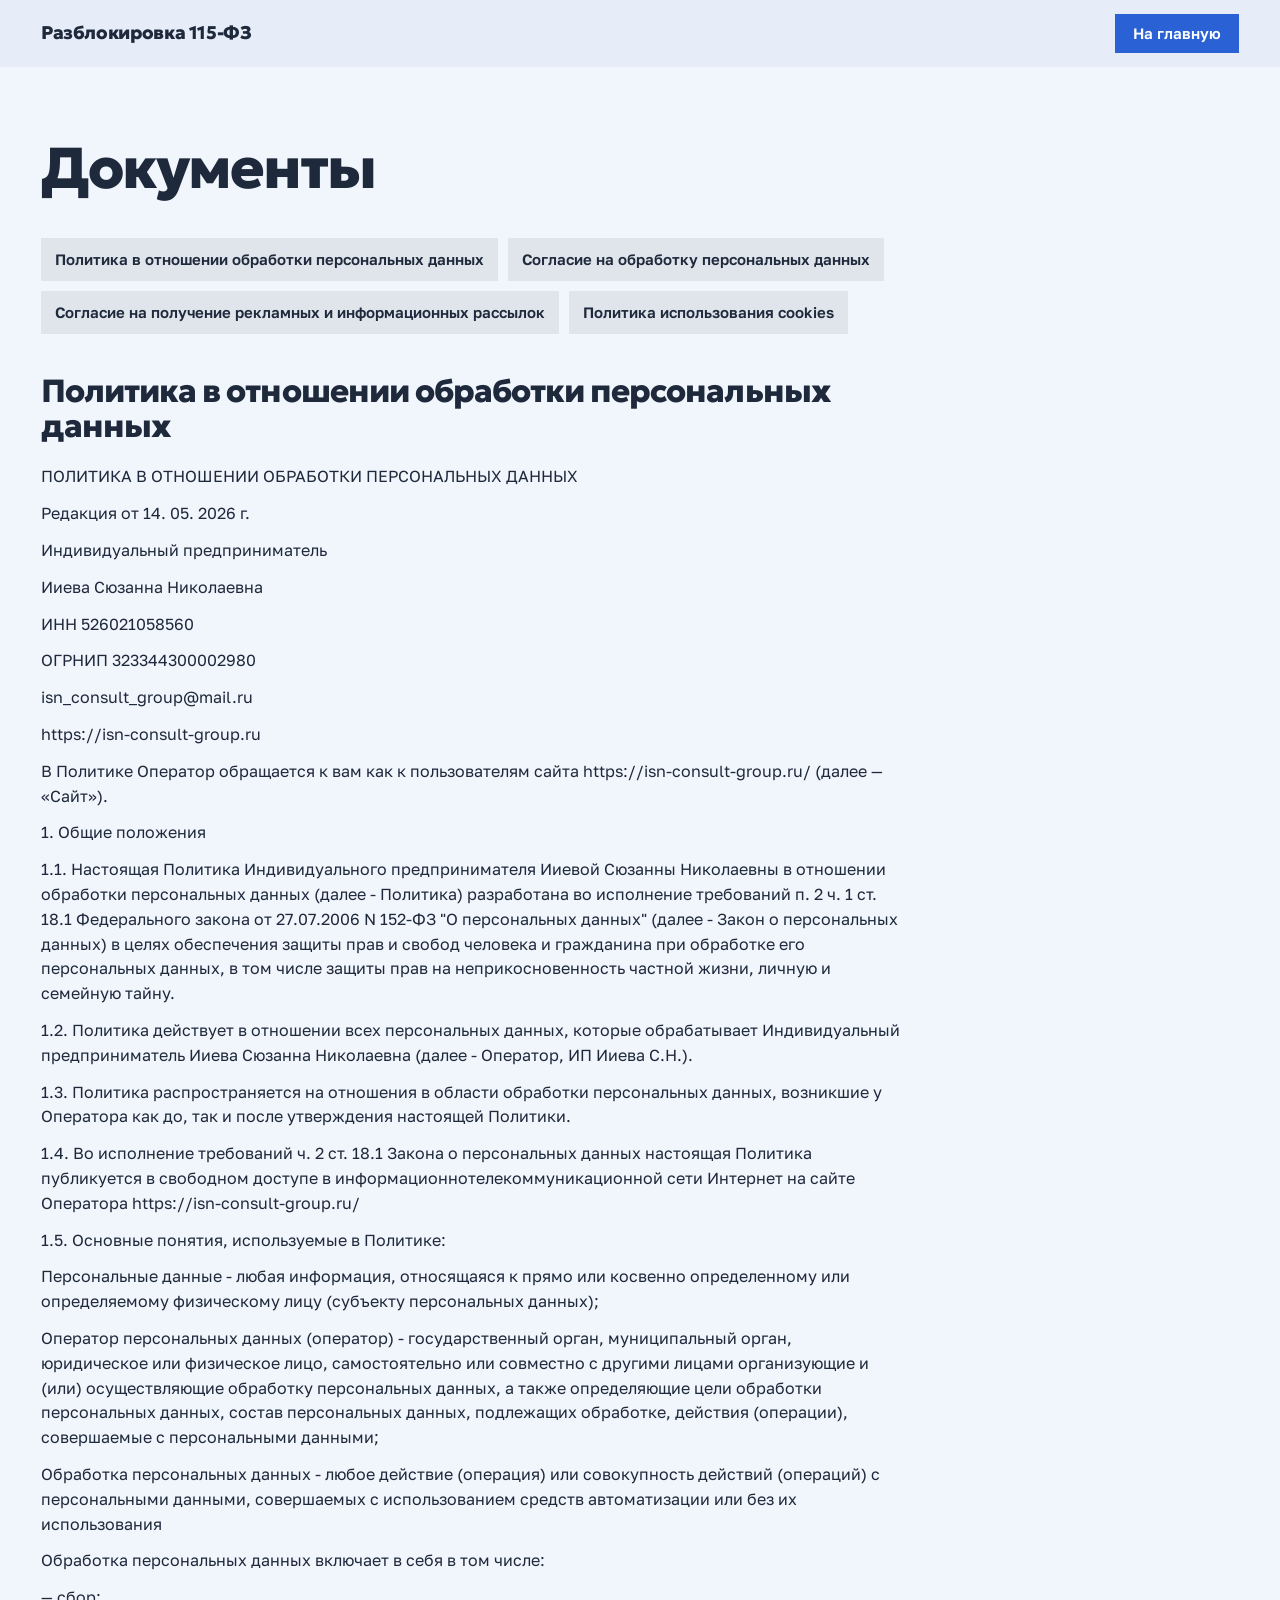
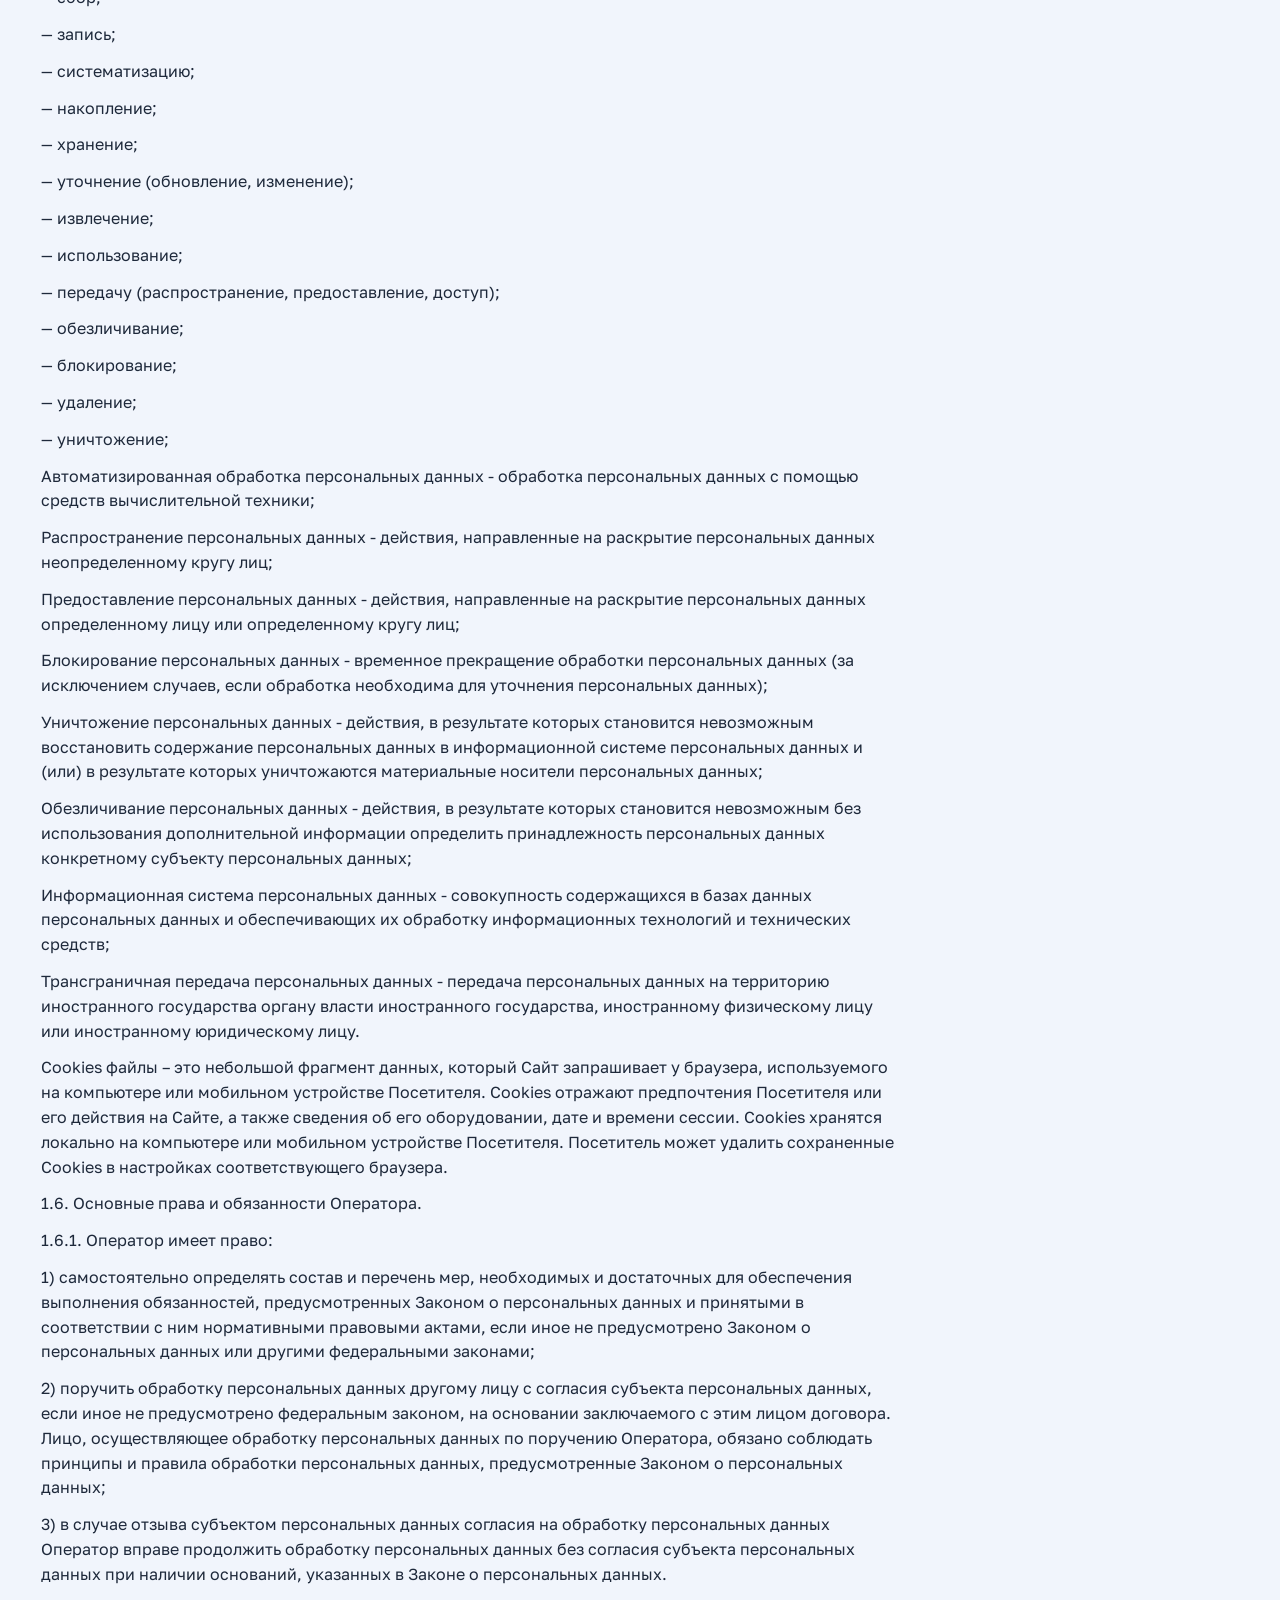
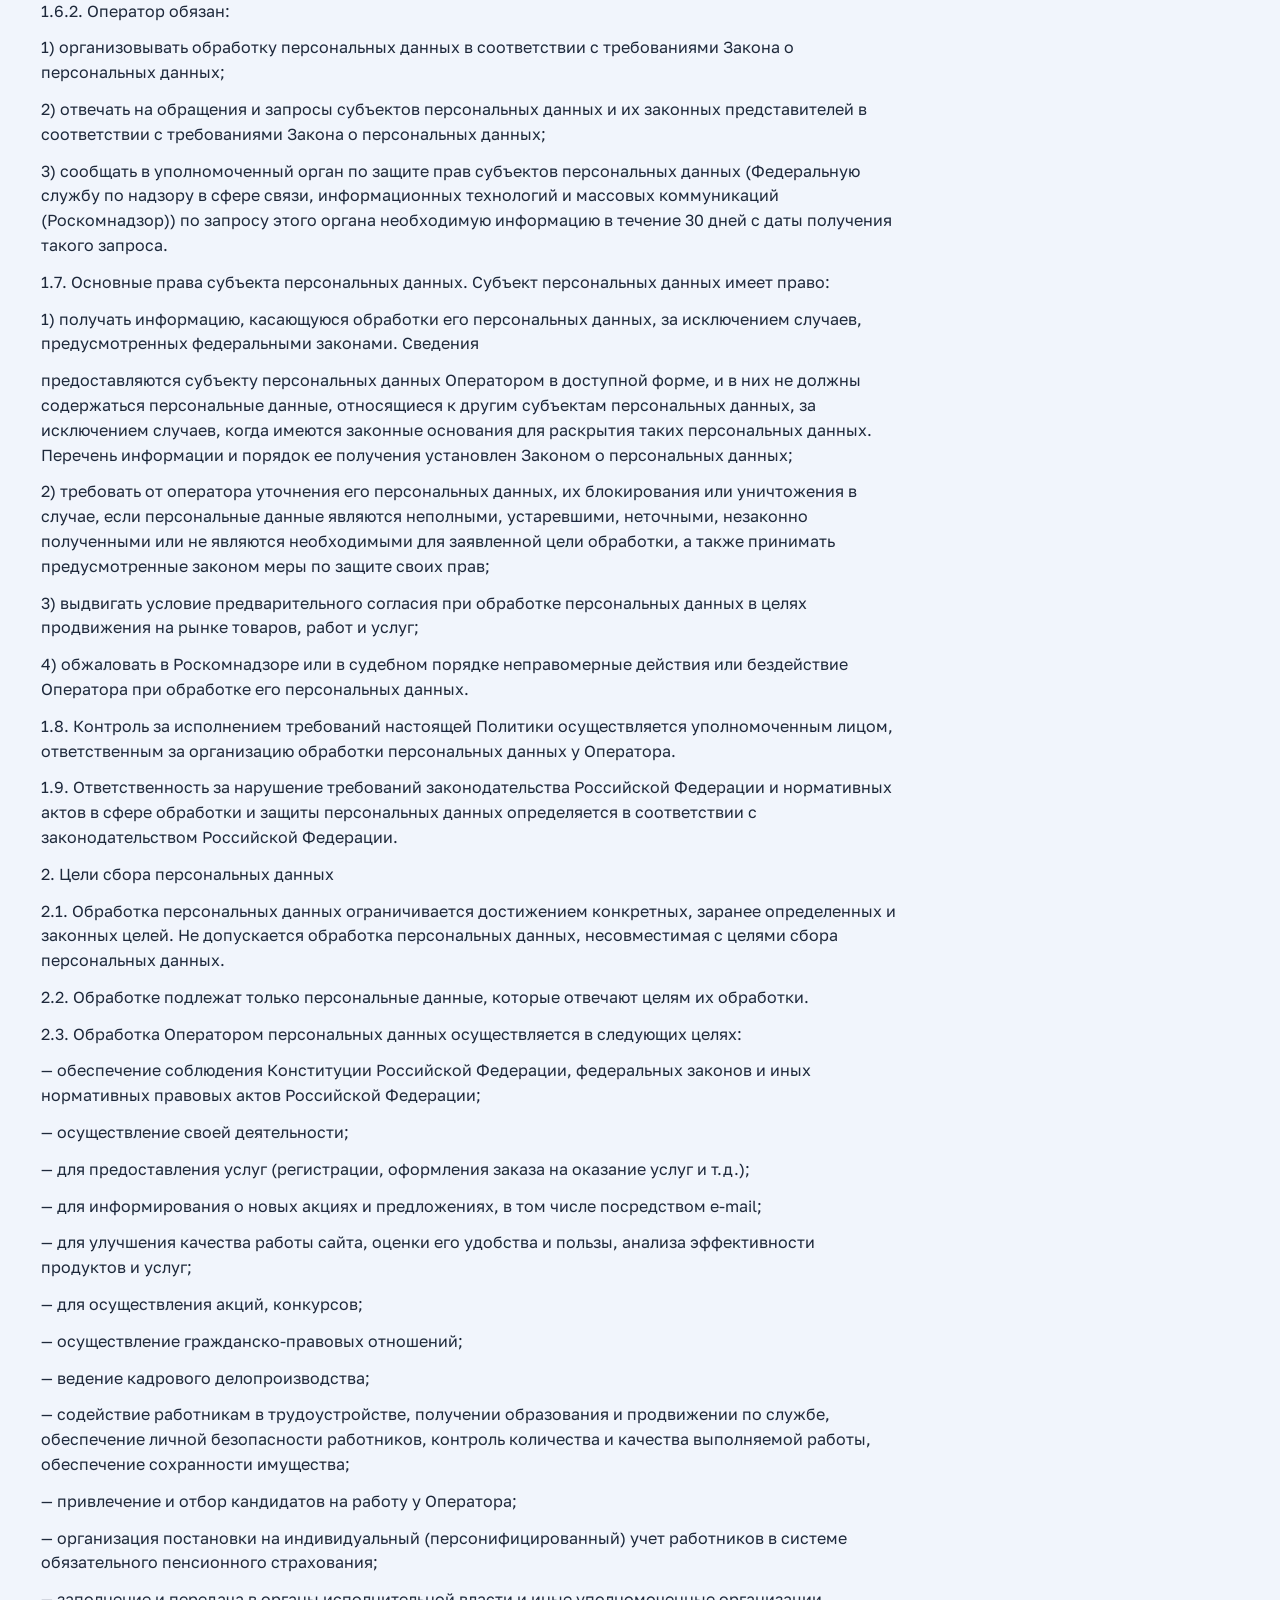
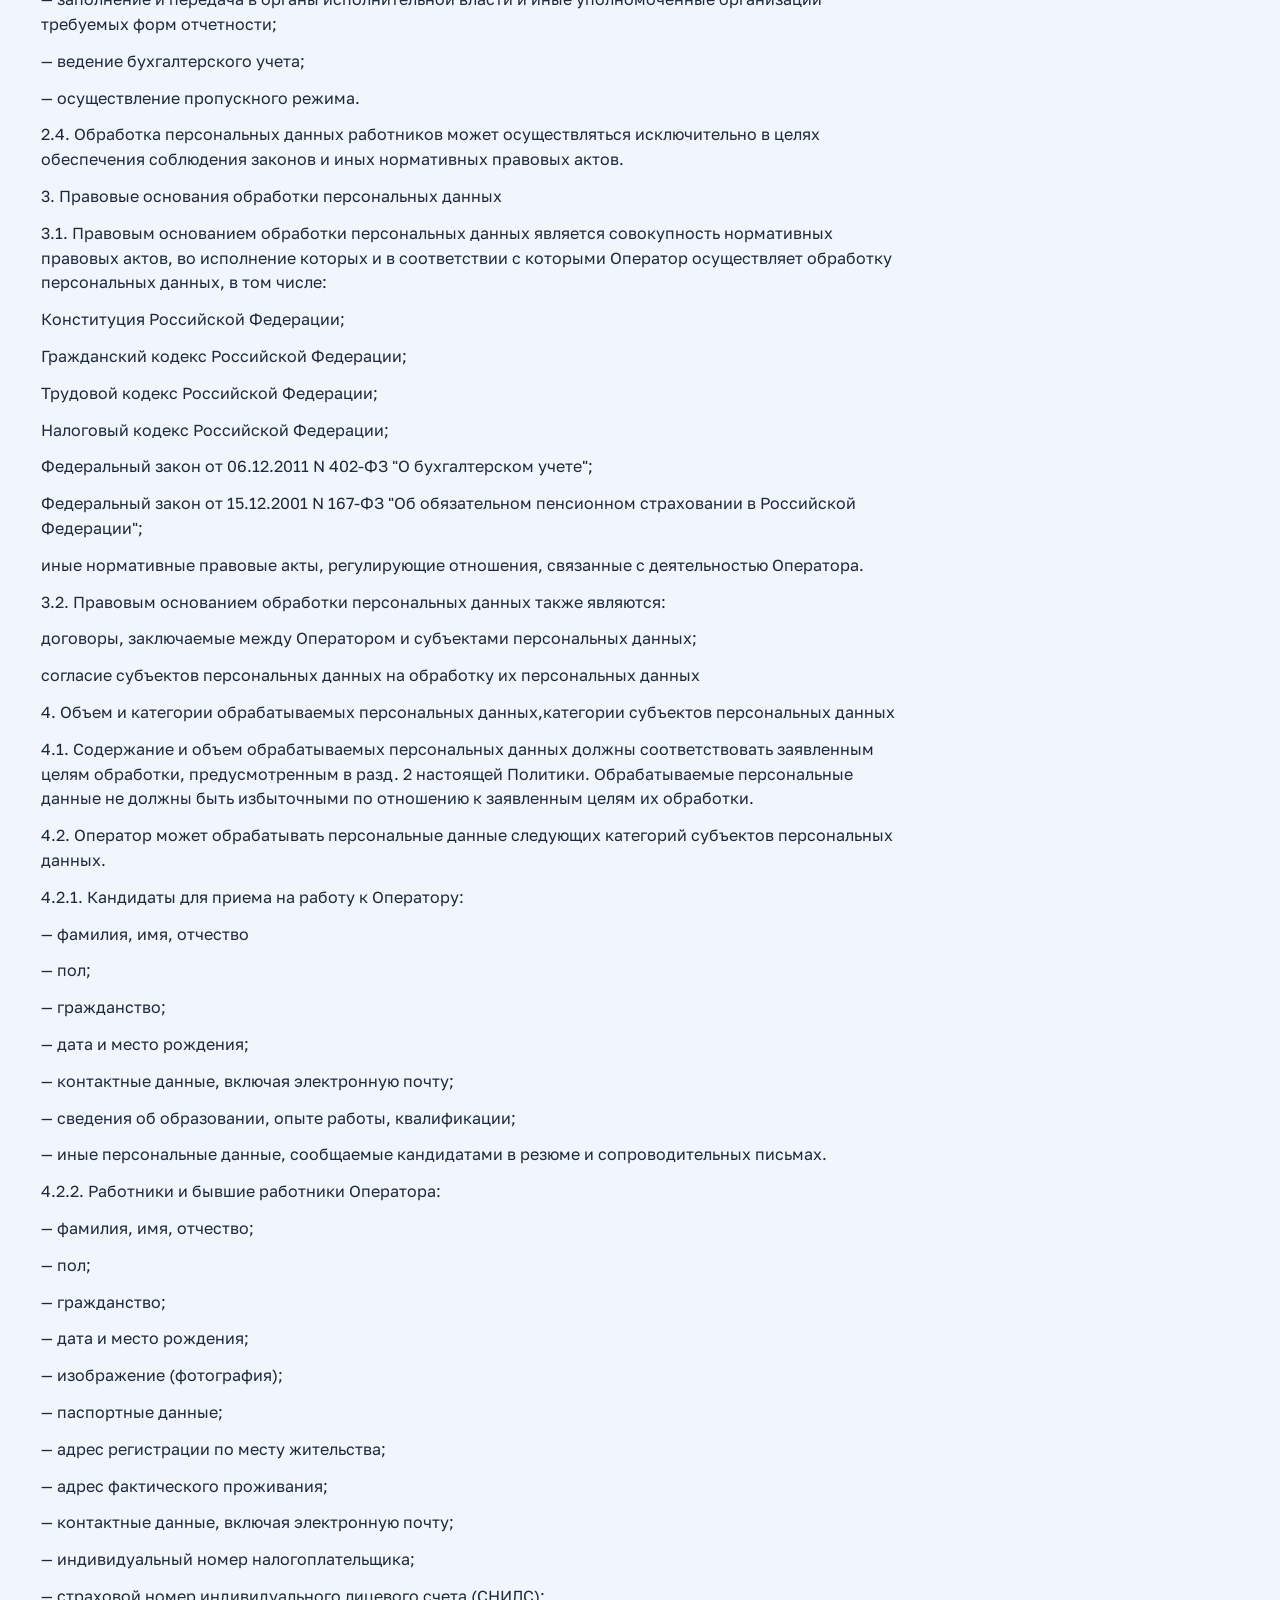
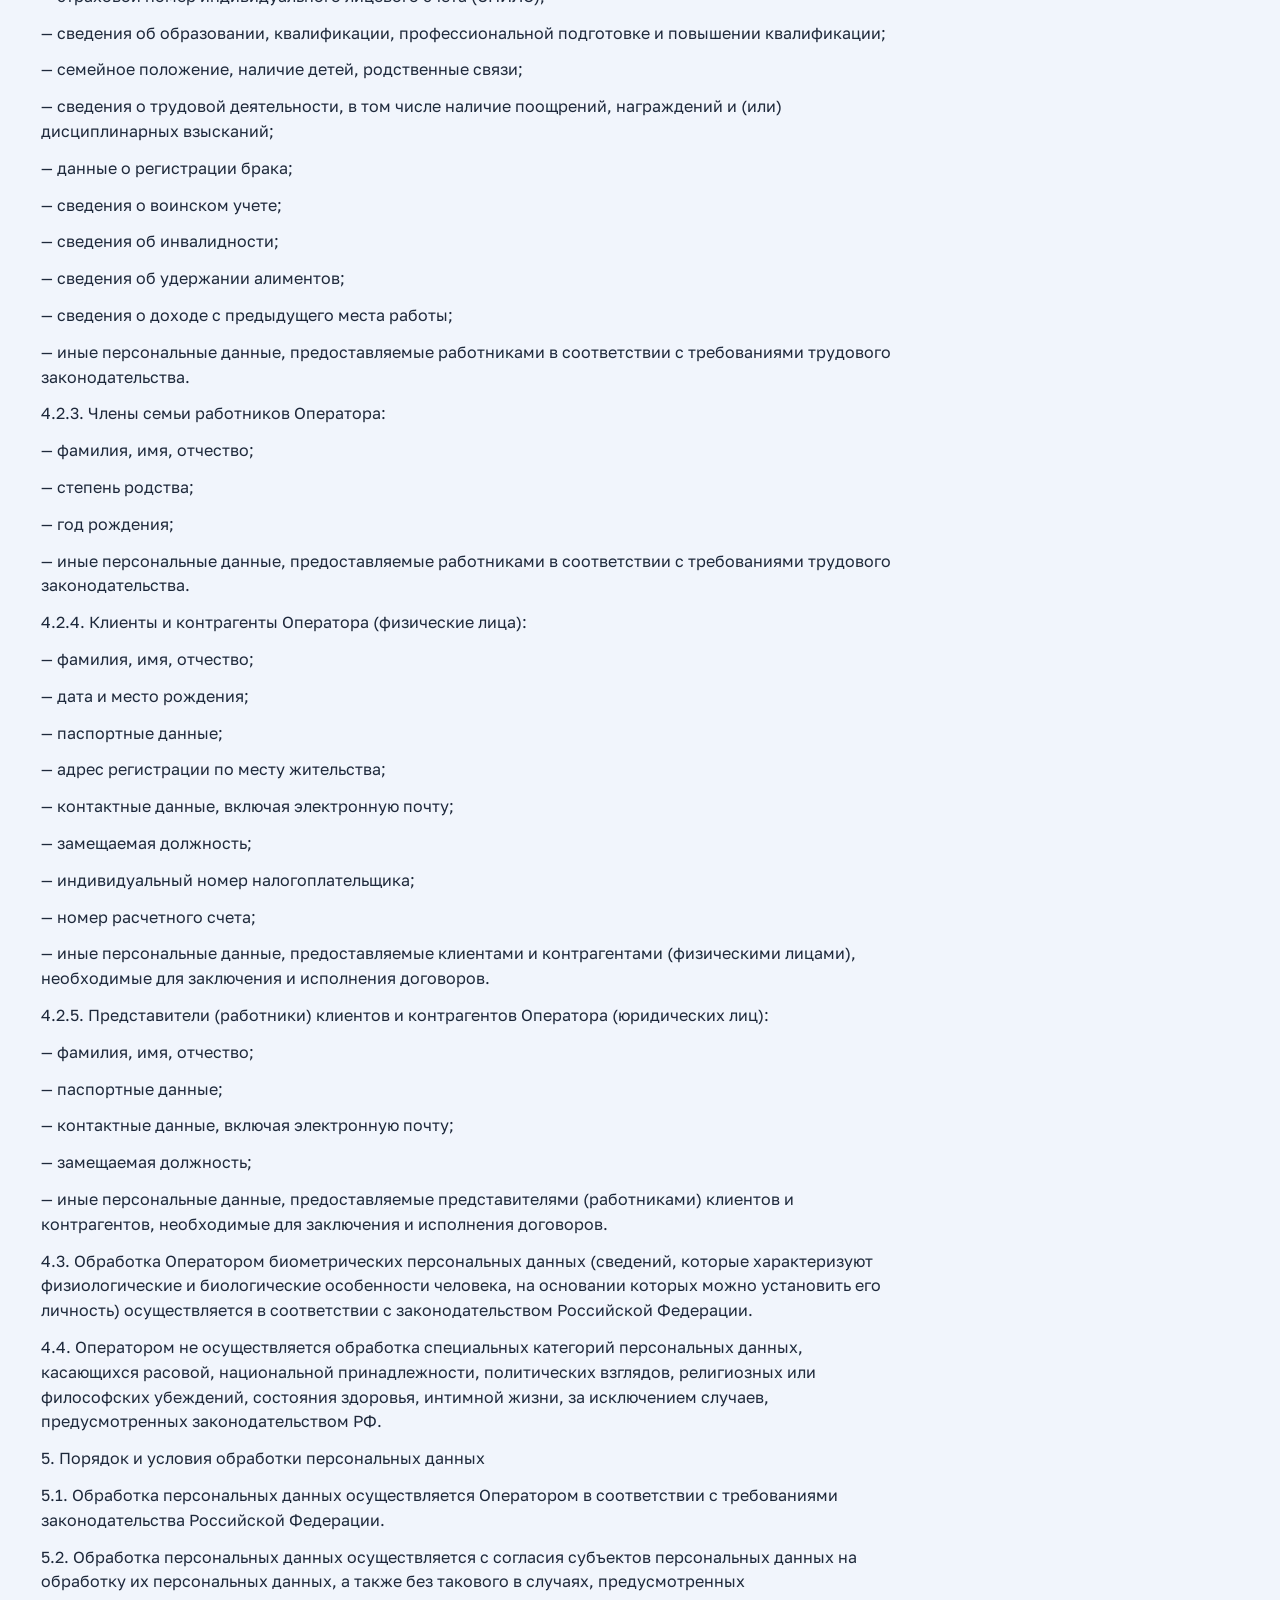
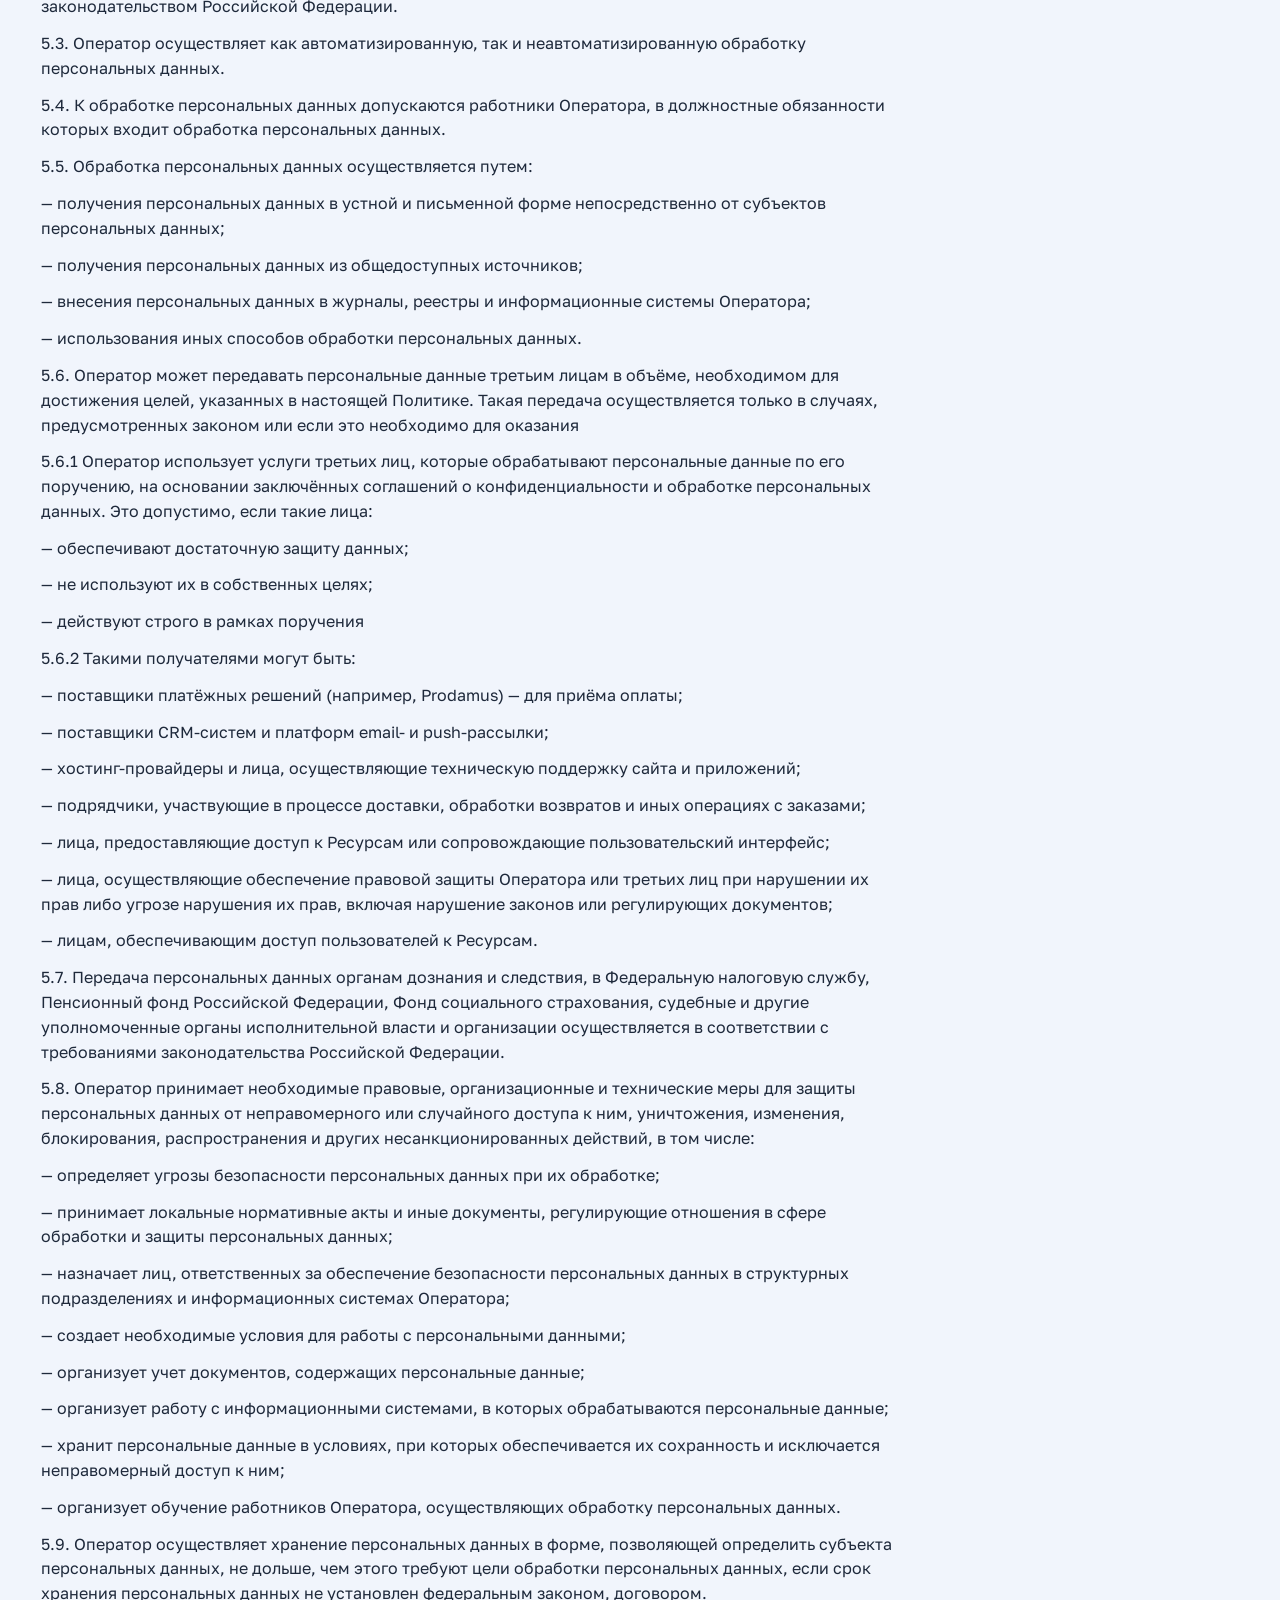
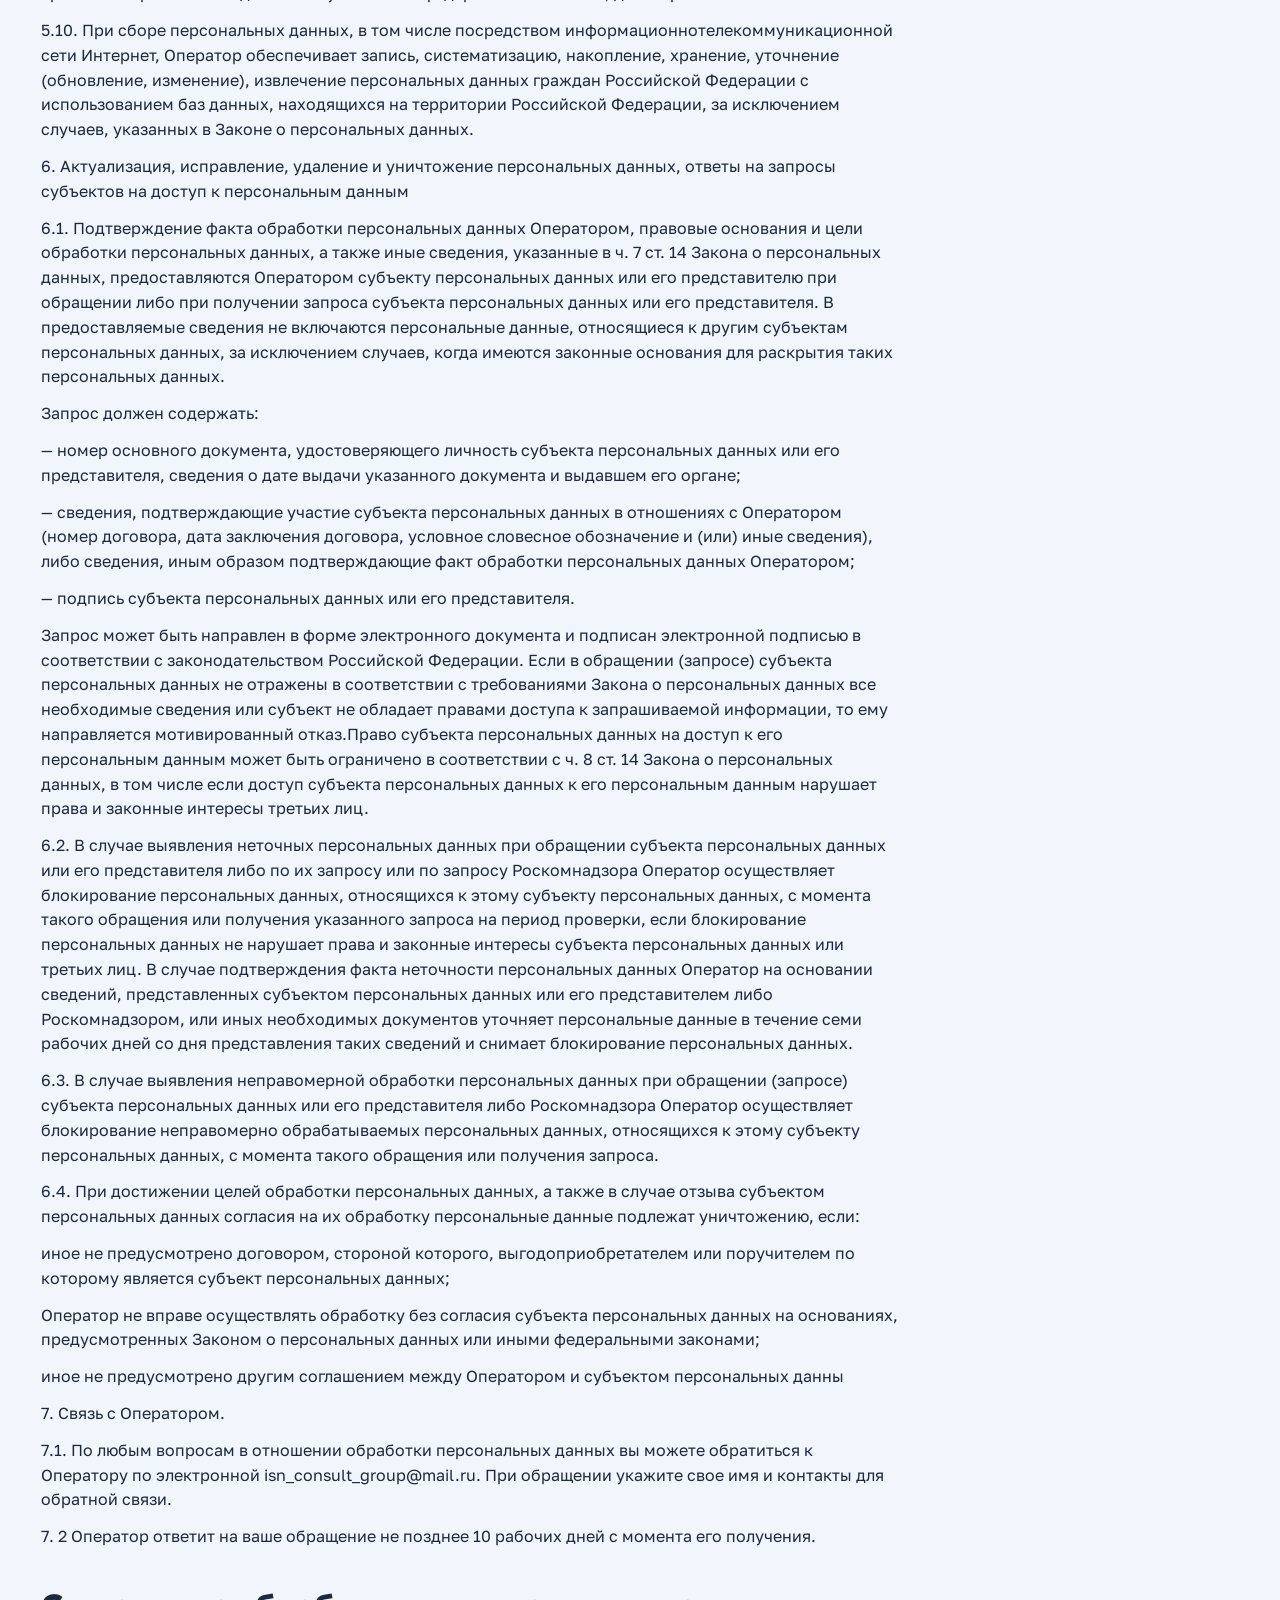
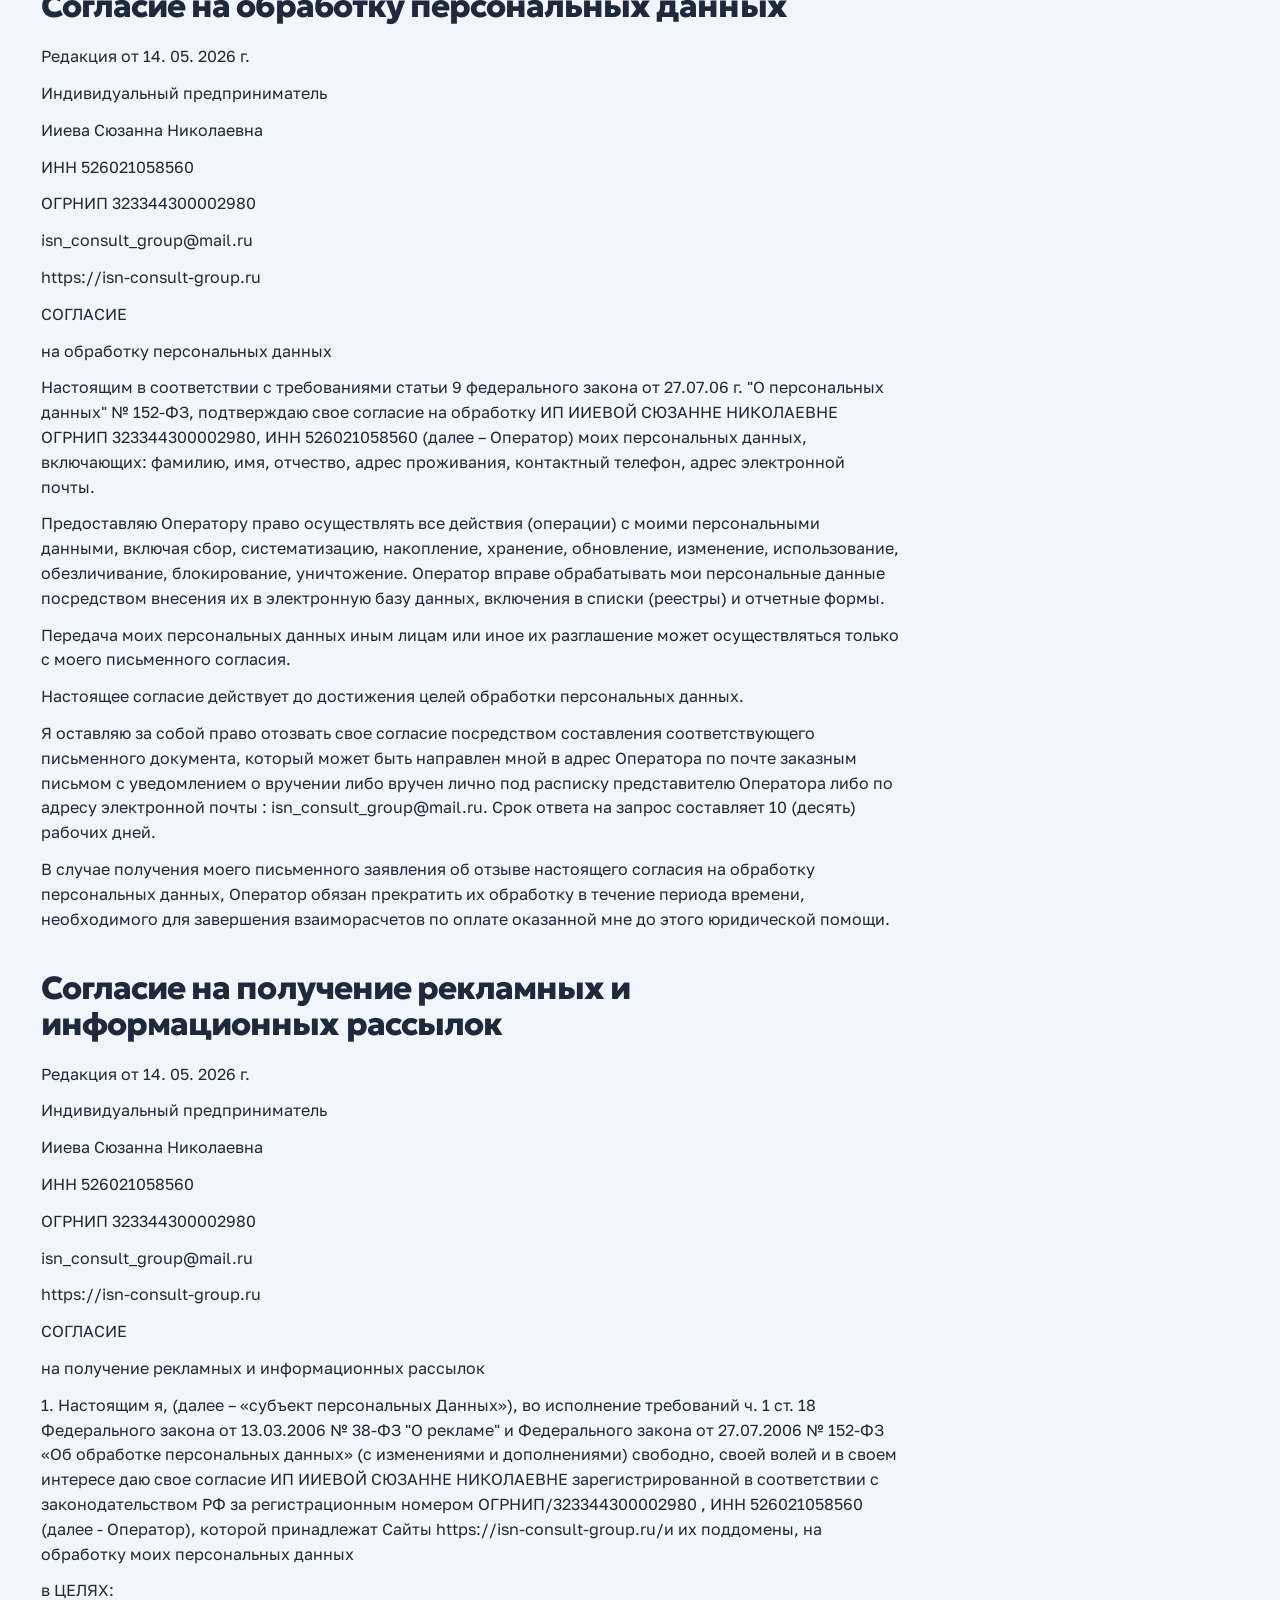
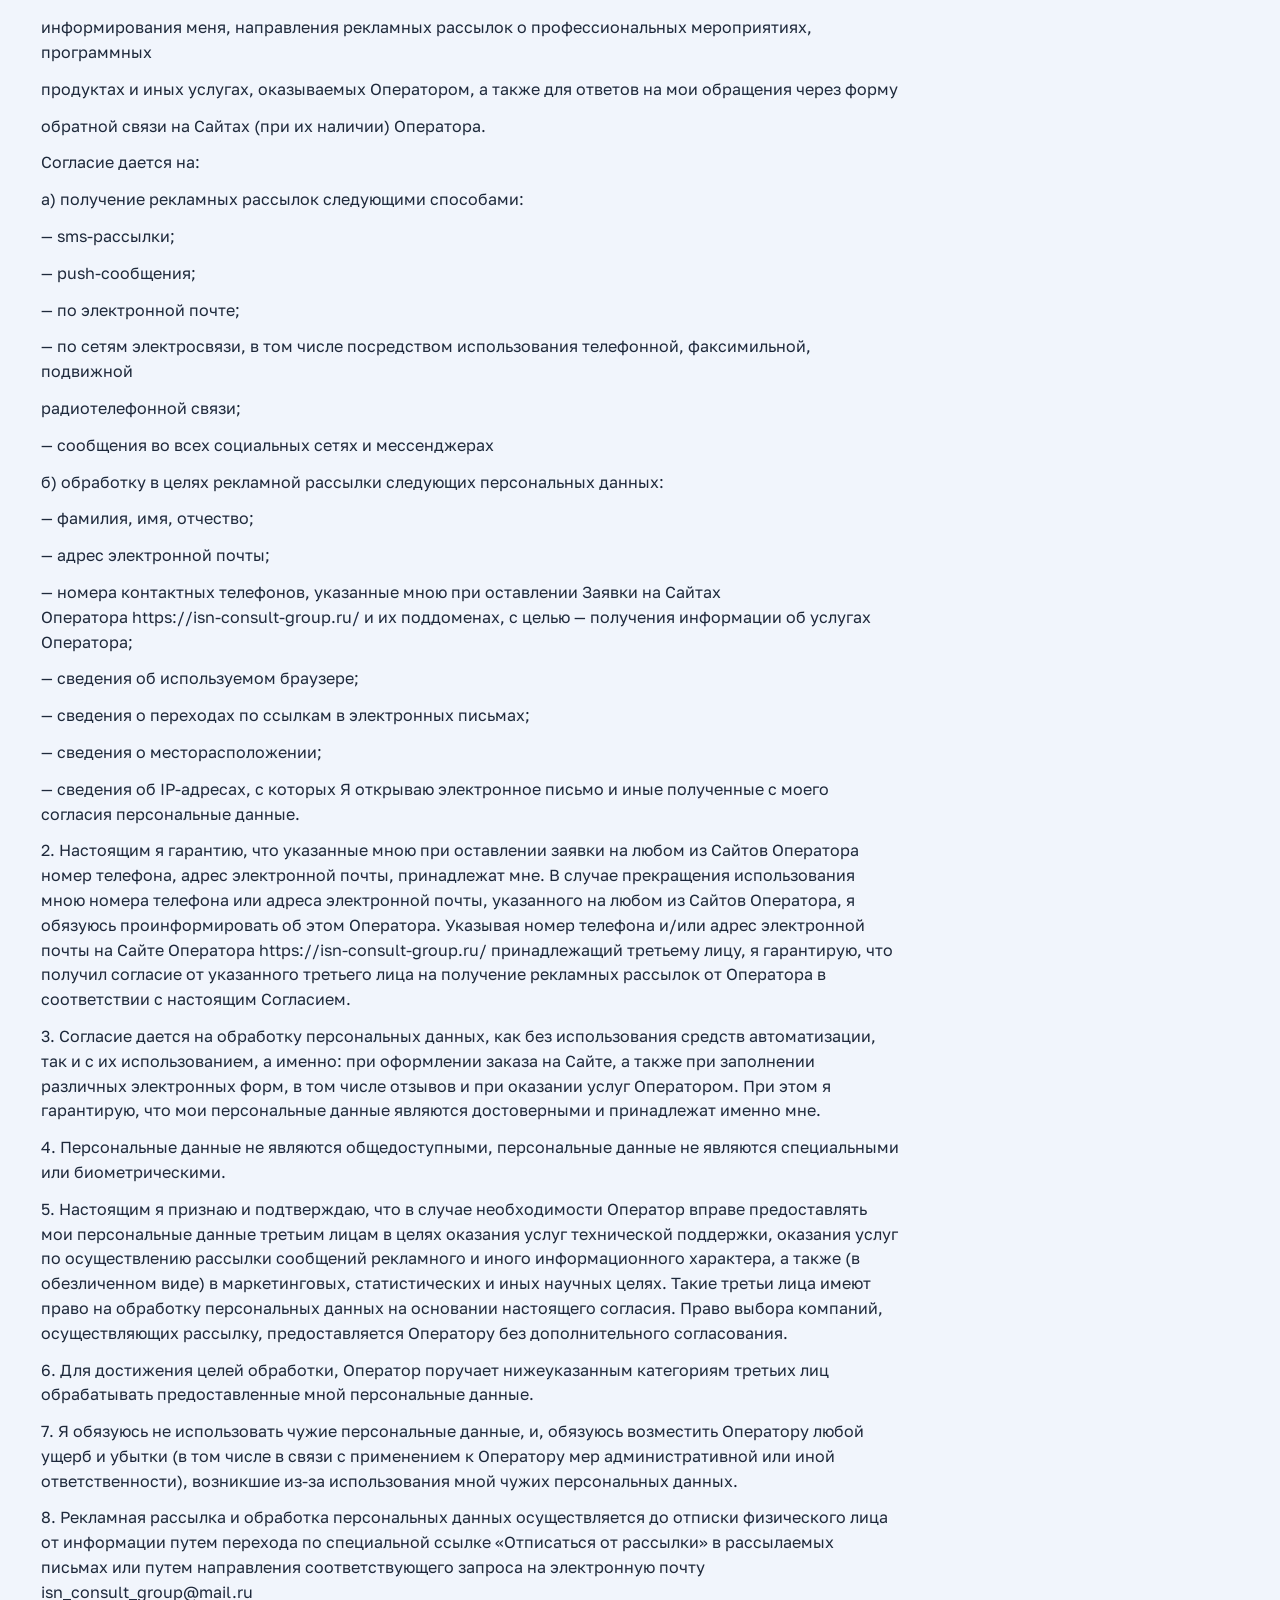
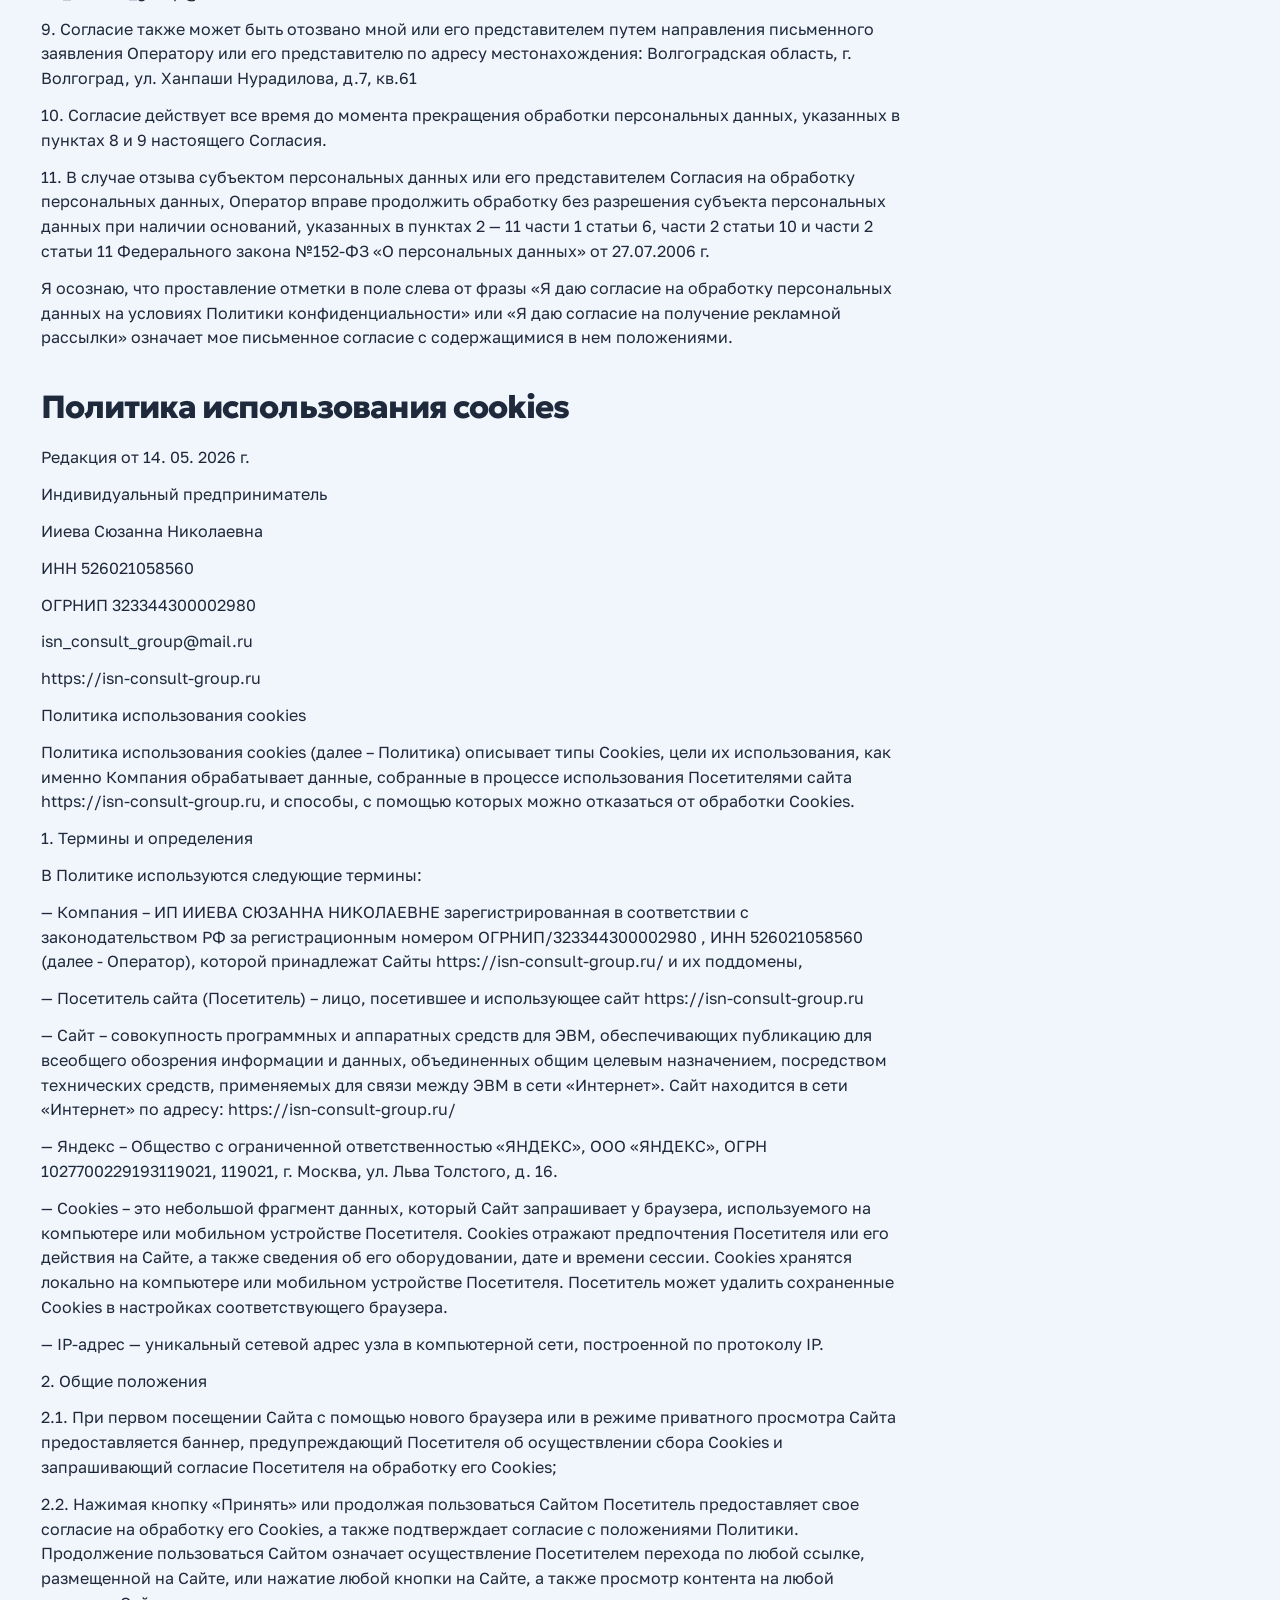
==== commit 8a64bf2c: "правки документов: ИНН, юридической помощи, Рекламная; скидка по договорённости" ====
--- a/privacy.html
+++ b/privacy.html
@@ -24,7 +24,7 @@
 <p>Редакция от 14. 05. 2026 г.</p>
 <p>Индивидуальный предприниматель</p>
 <p>Ииева Сюзанна Николаевна</p>
-<p>ИНН 262509155727</p>
+<p>ИНН 526021058560</p>
 <p>ОГРНИП 323344300002980</p>
 <p>isn_consult_group@mail.ru</p>
 <p>https://isn-consult-group.ru</p>
@@ -221,7 +221,7 @@
 <p>Редакция от 14. 05. 2026 г.</p>
 <p>Индивидуальный предприниматель</p>
 <p>Ииева Сюзанна Николаевна</p>
-<p>ИНН 262509155727</p>
+<p>ИНН 526021058560</p>
 <p>ОГРНИП 323344300002980</p>
 <p>isn_consult_group@mail.ru</p>
 <p>https://isn-consult-group.ru</p>
@@ -232,14 +232,14 @@
 <p>Передача моих персональных данных иным лицам или иное их разглашение может осуществляться только с моего письменного согласия.</p>
 <p>Настоящее согласие действует до достижения целей обработки персональных данных.</p>
 <p>Я оставляю за собой право отозвать свое согласие посредством составления соответствующего письменного документа, который может быть направлен мной в адрес Оператора по почте заказным письмом с уведомлением о вручении либо вручен лично под расписку представителю Оператора либо по адресу электронной почты : isn_consult_group@mail.ru. Срок ответа на запрос составляет 10 (десять) рабочих дней.</p>
-<p>В случае получения моего письменного заявления об отзыве настоящего согласия на обработку персональных данных, Оператор обязан прекратить их обработку в течение периода времени, необходимого для завершения взаиморасчетов по оплате оказанной мне до этого медицинской помощи.</p>
+<p>В случае получения моего письменного заявления об отзыве настоящего согласия на обработку персональных данных, Оператор обязан прекратить их обработку в течение периода времени, необходимого для завершения взаиморасчетов по оплате оказанной мне до этого юридической помощи.</p>
 </section>
 <section class="legal" id="messages">
 <h2>Согласие на получение рекламных и информационных рассылок</h2>
 <p>Редакция от 14. 05. 2026 г.</p>
 <p>Индивидуальный предприниматель</p>
 <p>Ииева Сюзанна Николаевна</p>
-<p>ИНН 262509155727</p>
+<p>ИНН 526021058560</p>
 <p>ОГРНИП 323344300002980</p>
 <p>isn_consult_group@mail.ru</p>
 <p>https://isn-consult-group.ru</p>
@@ -272,7 +272,7 @@
 <p>5. Настоящим я признаю и подтверждаю, что в случае необходимости Оператор вправе предоставлять мои персональные данные третьим лицам в целях оказания услуг технической поддержки, оказания услуг по осуществлению рассылки сообщений рекламного и иного информационного характера, а также (в обезличенном виде) в маркетинговых, статистических и иных научных целях. Такие третьи лица имеют право на обработку персональных данных на основании настоящего согласия. Право выбора компаний, осуществляющих рассылку, предоставляется Оператору без дополнительного согласования.</p>
 <p>6. Для достижения целей обработки, Оператор поручает нижеуказанным категориям третьих лиц обрабатывать предоставленные мной персональные данные.</p>
 <p>7. Я обязуюсь не использовать чужие персональные данные, и, обязуюсь возместить Оператору любой ущерб и убытки (в том числе в связи с применением к Оператору мер административной или иной ответственности), возникшие из-за использования мной чужих персональных данных.</p>
-<p>8. екламная рассылка и обработка персональных данных осуществляется до отписки физического лица от информации путем перехода по специальной ссылке «Отписаться от рассылки» в рассылаемых письмах или путем направления соответствующего запроса на электронную почту isn_consult_group@mail.ru</p>
+<p>8. Рекламная рассылка и обработка персональных данных осуществляется до отписки физического лица от информации путем перехода по специальной ссылке «Отписаться от рассылки» в рассылаемых письмах или путем направления соответствующего запроса на электронную почту isn_consult_group@mail.ru</p>
 <p>9. Согласие также может быть отозвано мной или его представителем путем направления письменного заявления Оператору или его представителю по адресу местонахождения: Волгоградская область, г. Волгоград, ул. Ханпаши Нурадилова, д.7, кв.61</p>
 <p>10. Согласие действует все время до момента прекращения обработки персональных данных, указанных в пунктах 8 и 9 настоящего Согласия.</p>
 <p>11. В случае отзыва субъектом персональных данных или его представителем Согласия на обработку персональных данных, Оператор вправе продолжить обработку без разрешения субъекта персональных данных при наличии оснований, указанных в пунктах 2 — 11 части 1 статьи 6, части 2 статьи 10 и части 2 статьи 11 Федерального закона №152-ФЗ «О персональных данных» от 27.07.2006 г.</p>
@@ -283,7 +283,7 @@
 <p>Редакция от 14. 05. 2026 г.</p>
 <p>Индивидуальный предприниматель</p>
 <p>Ииева Сюзанна Николаевна</p>
-<p>ИНН 262509155727</p>
+<p>ИНН 526021058560</p>
 <p>ОГРНИП 323344300002980</p>
 <p>isn_consult_group@mail.ru</p>
 <p>https://isn-consult-group.ru</p>
